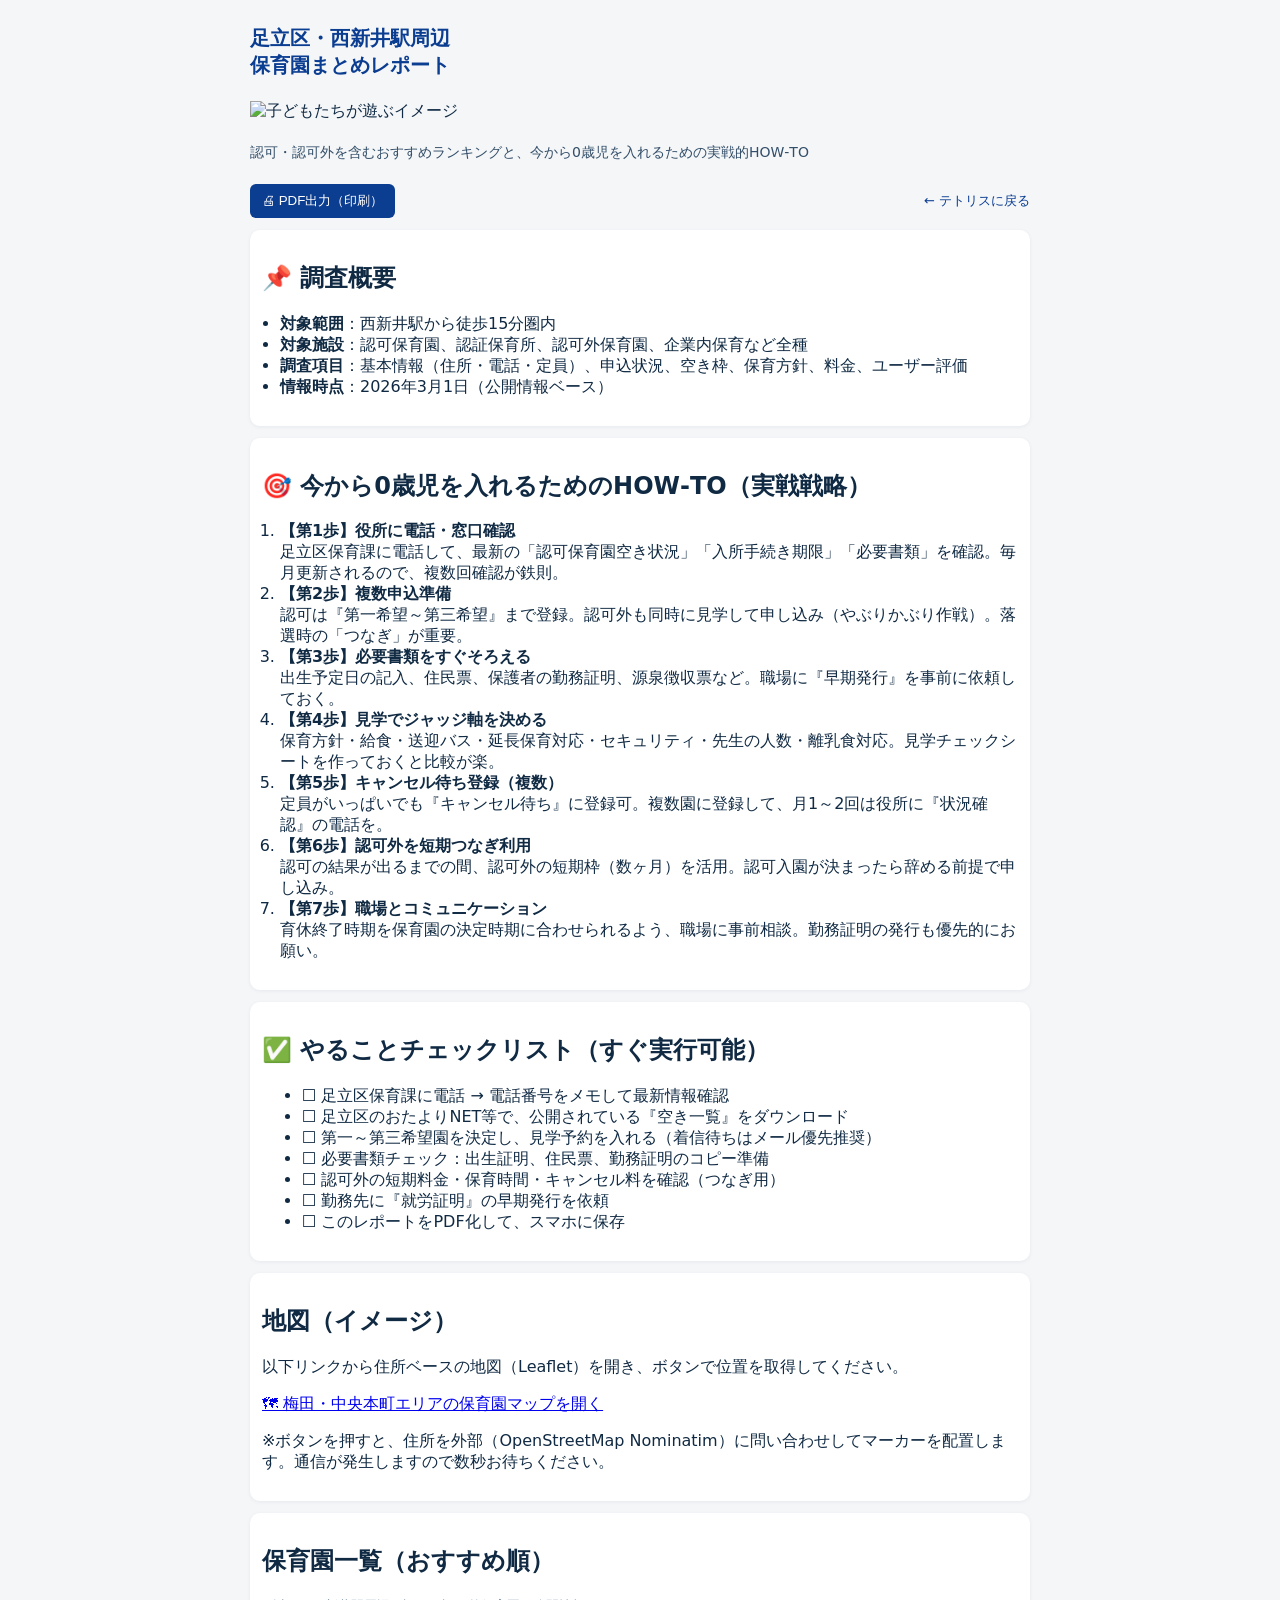
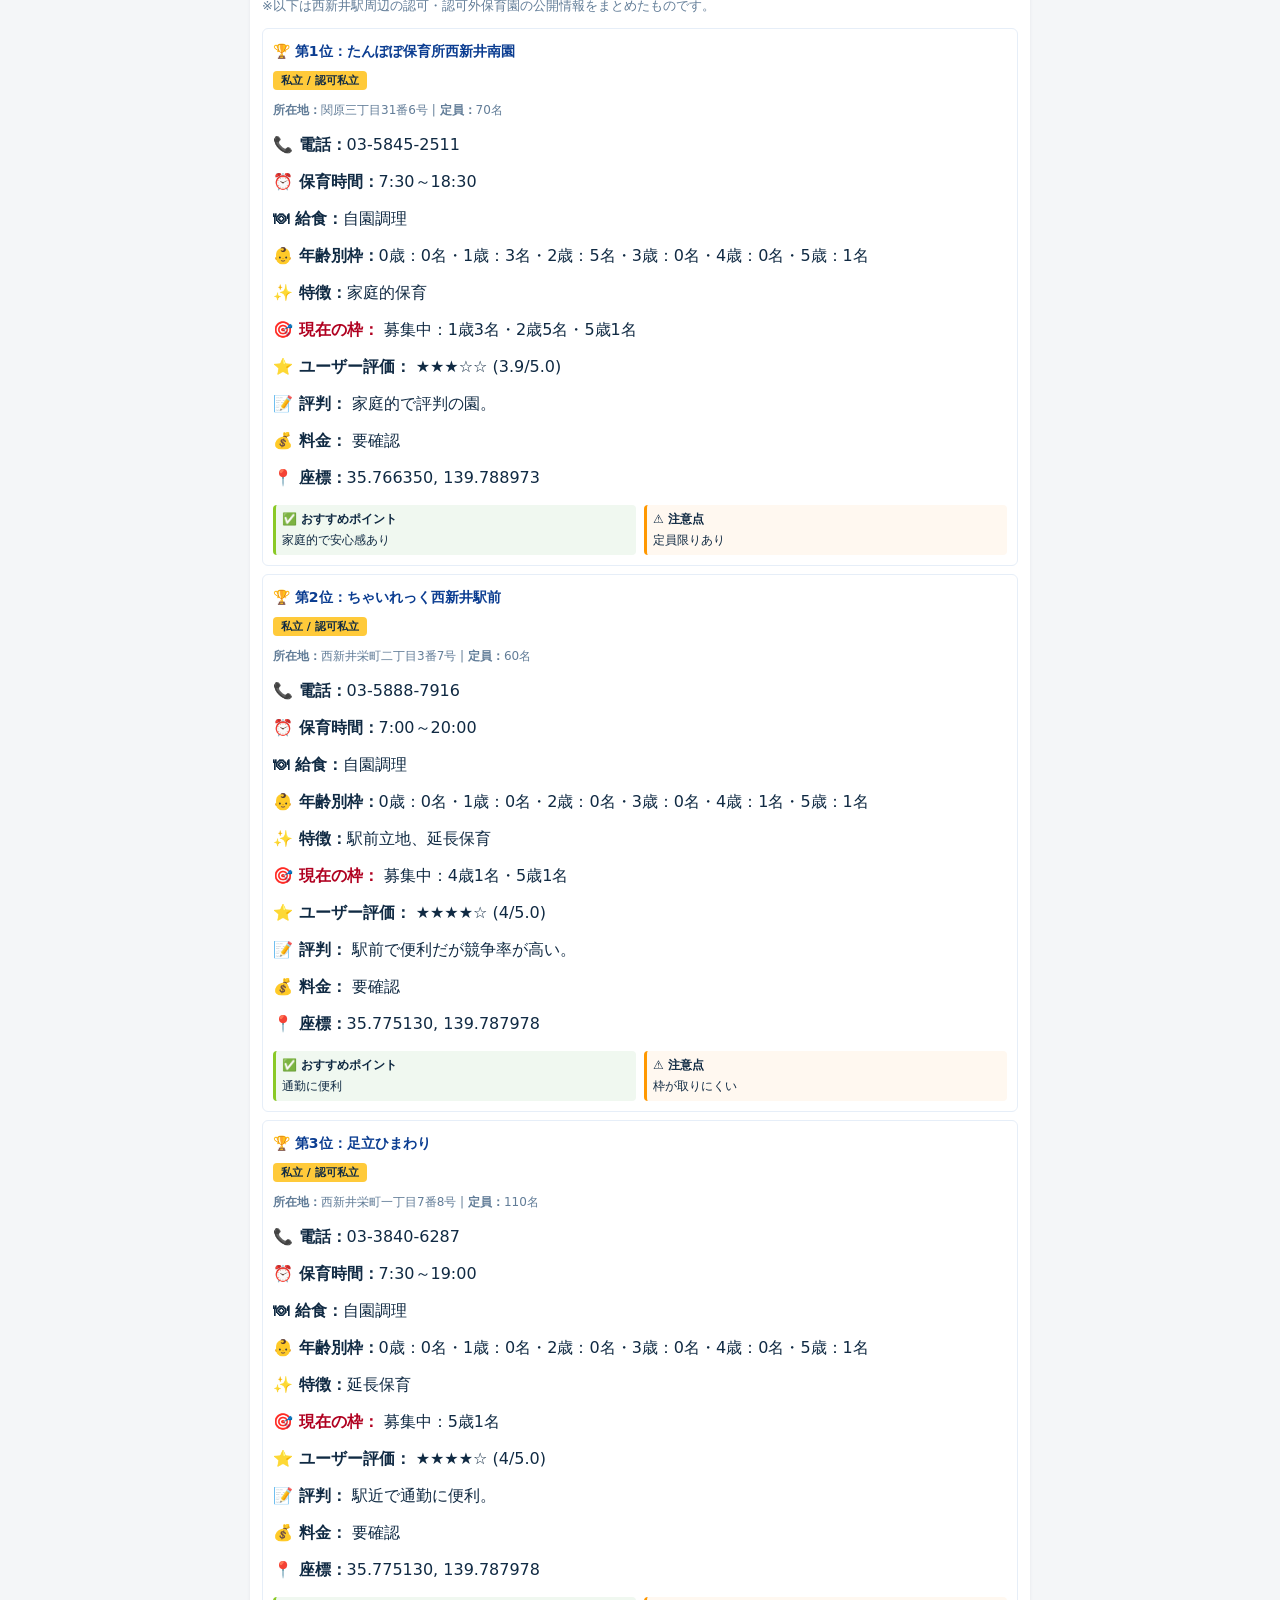
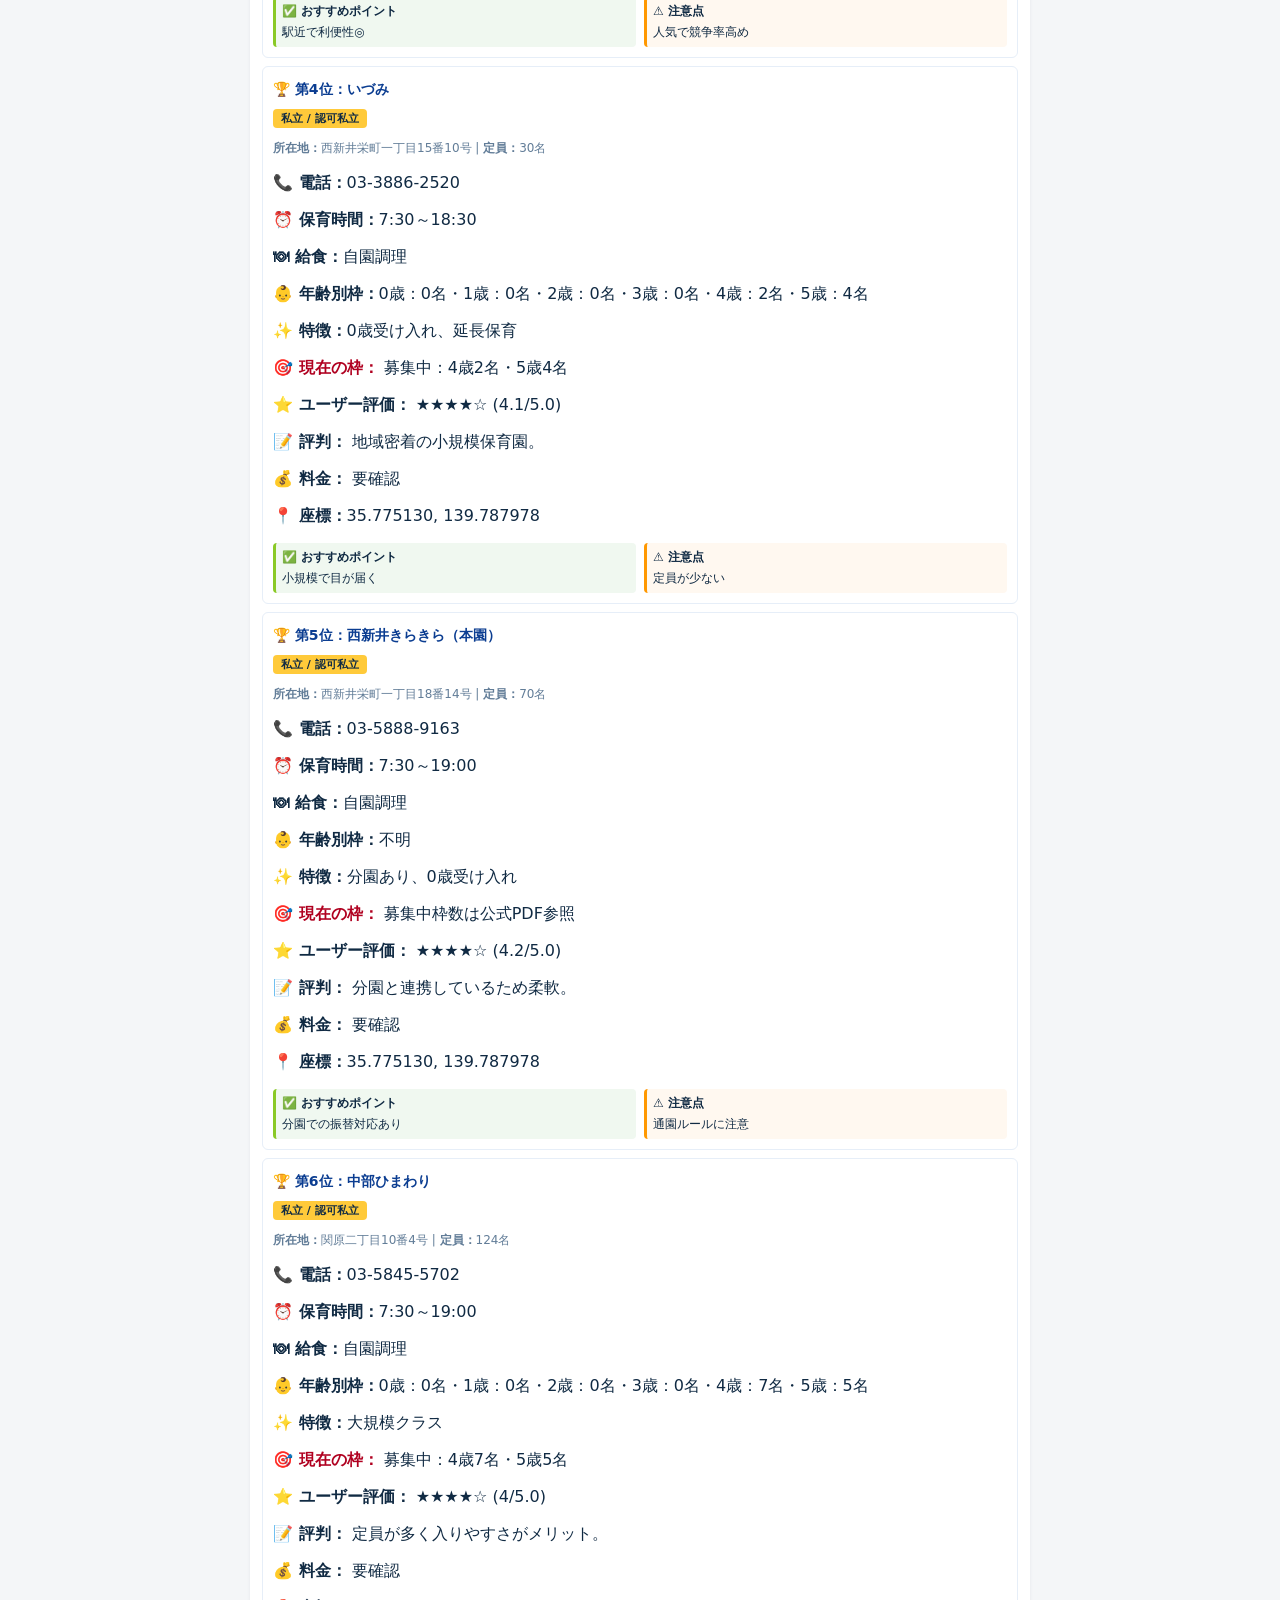
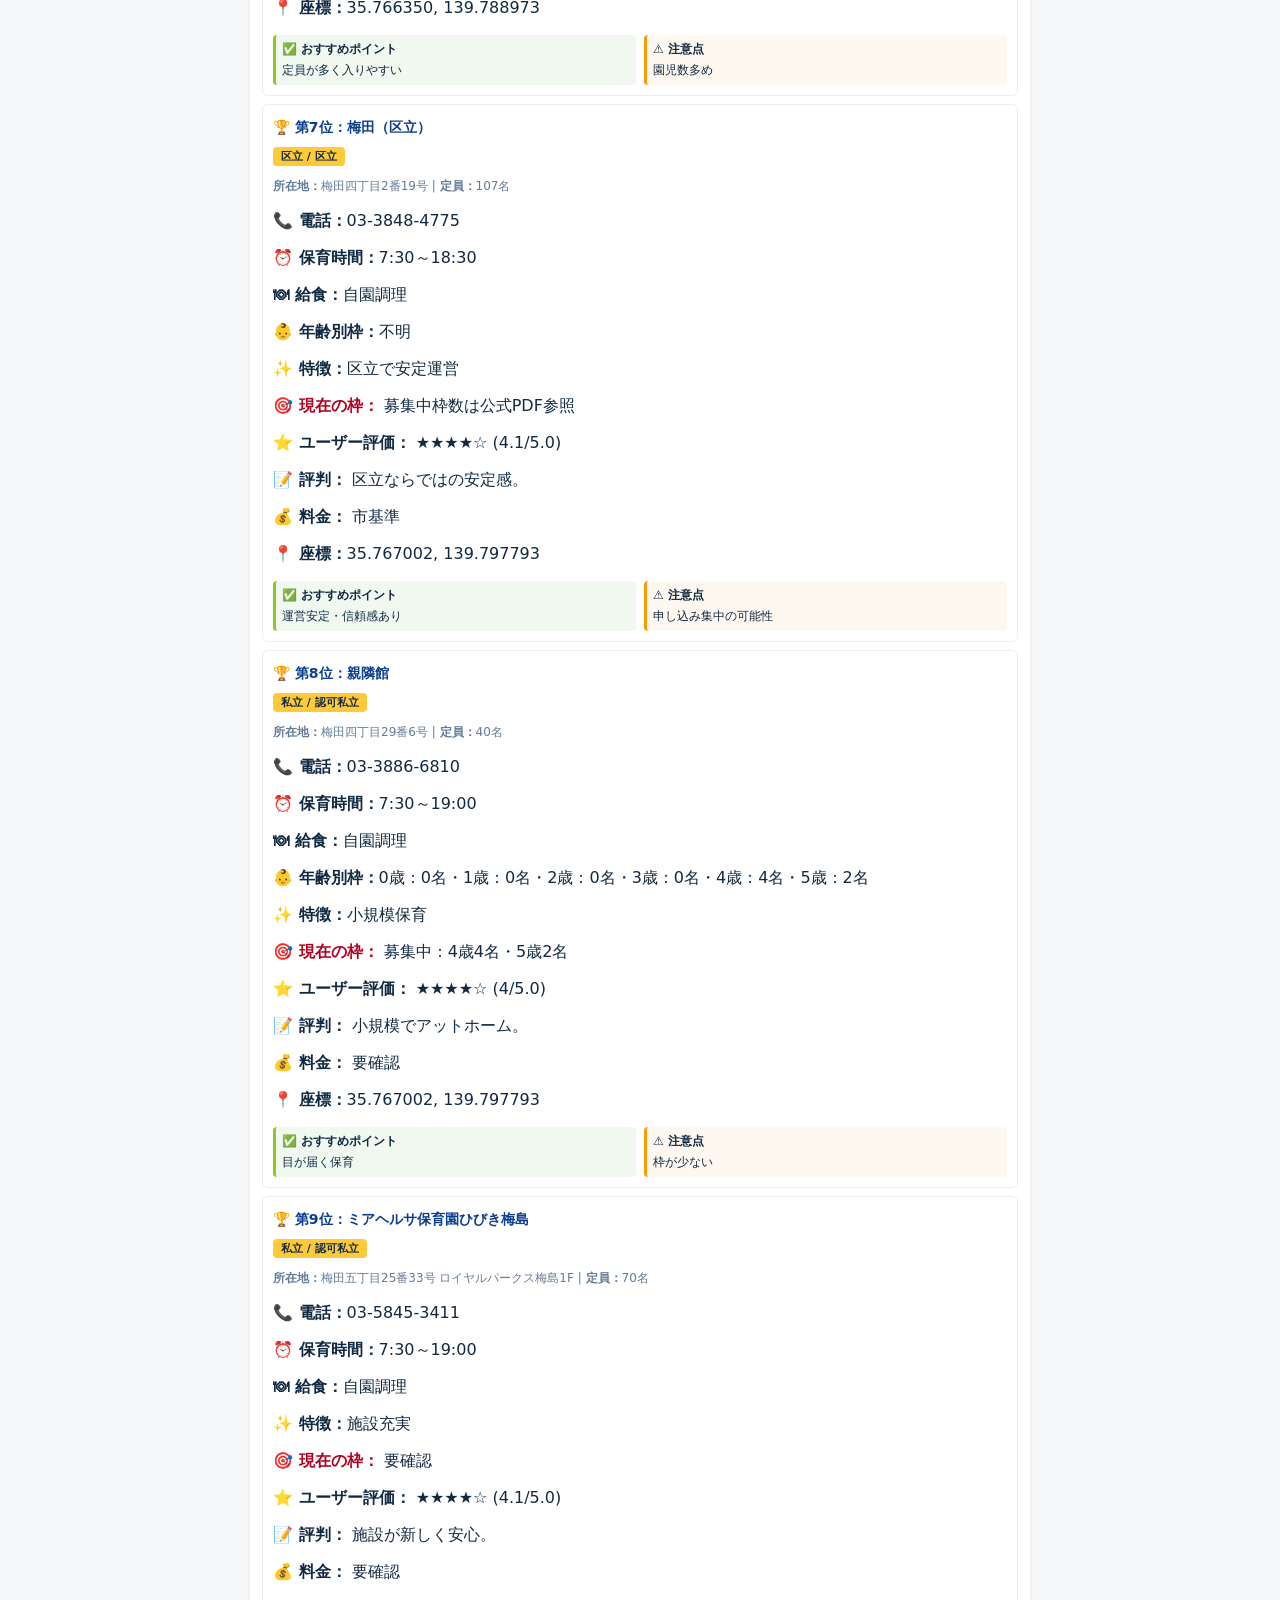
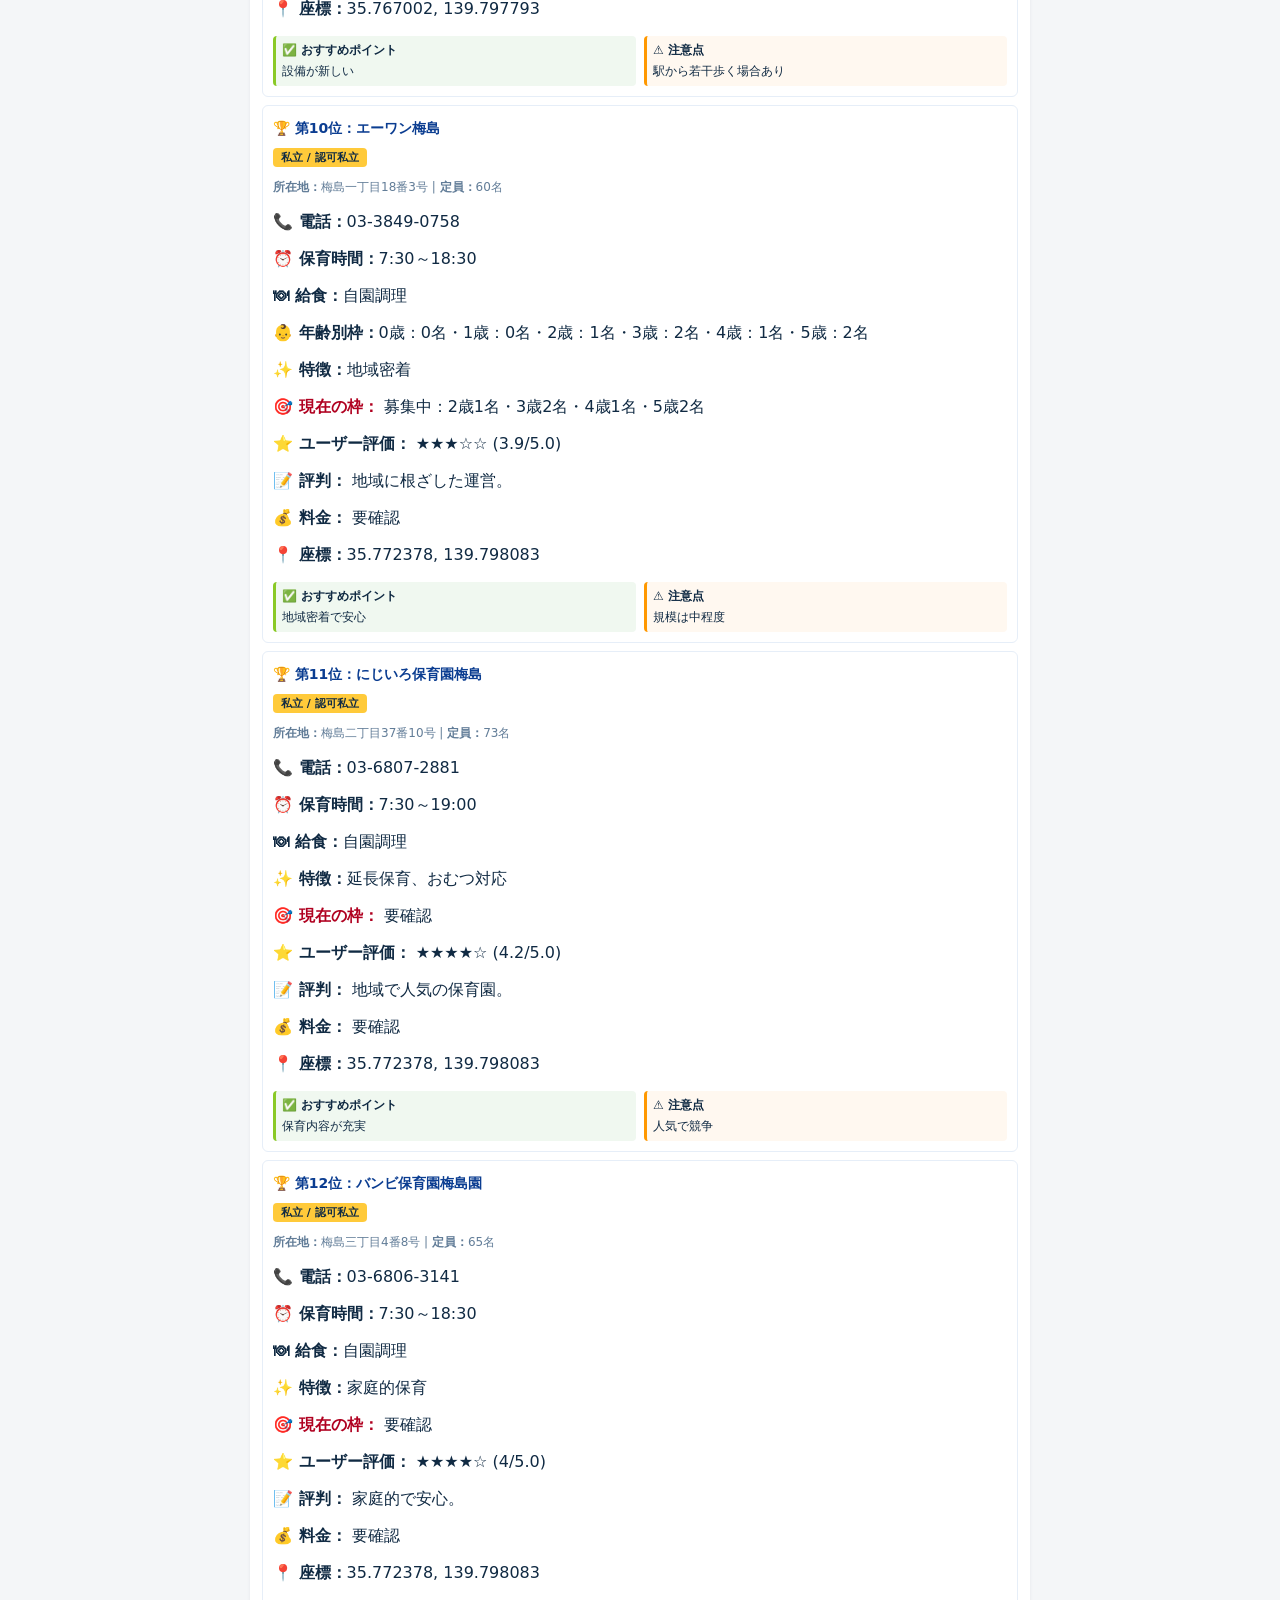
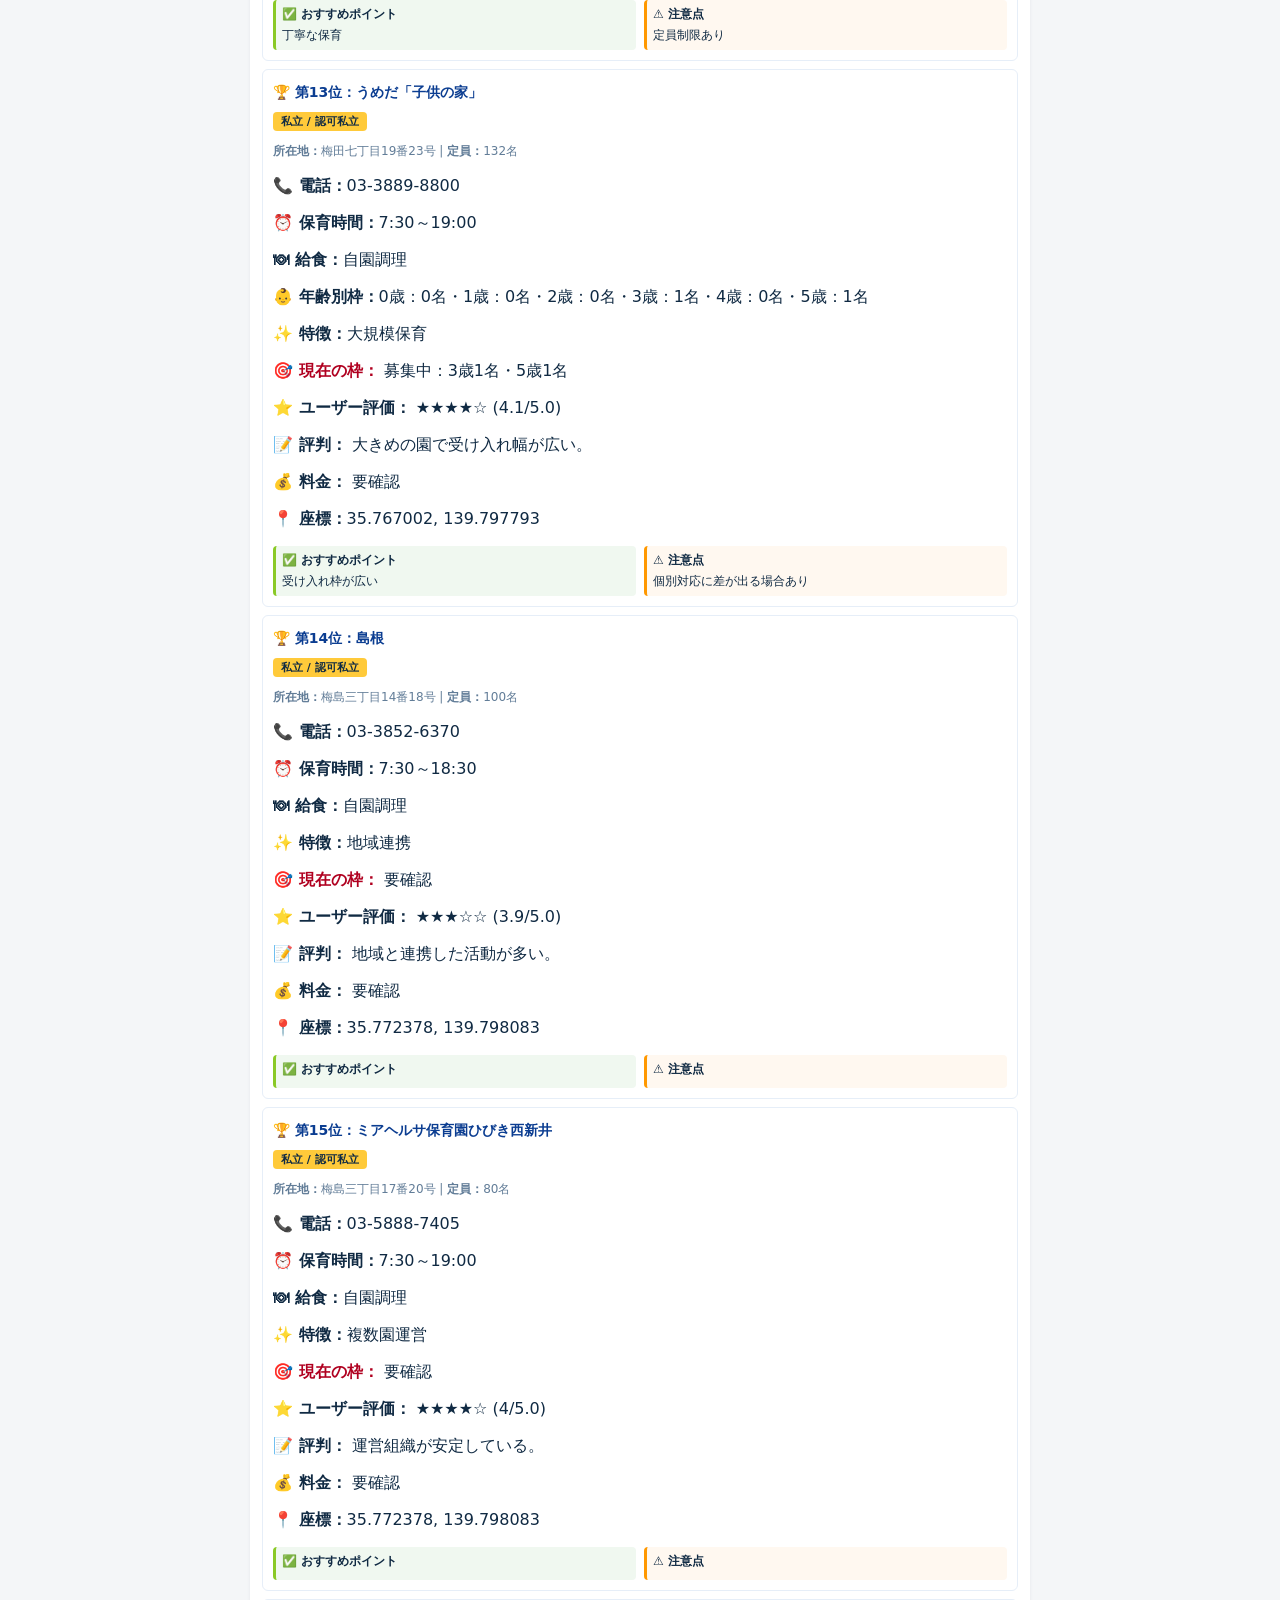
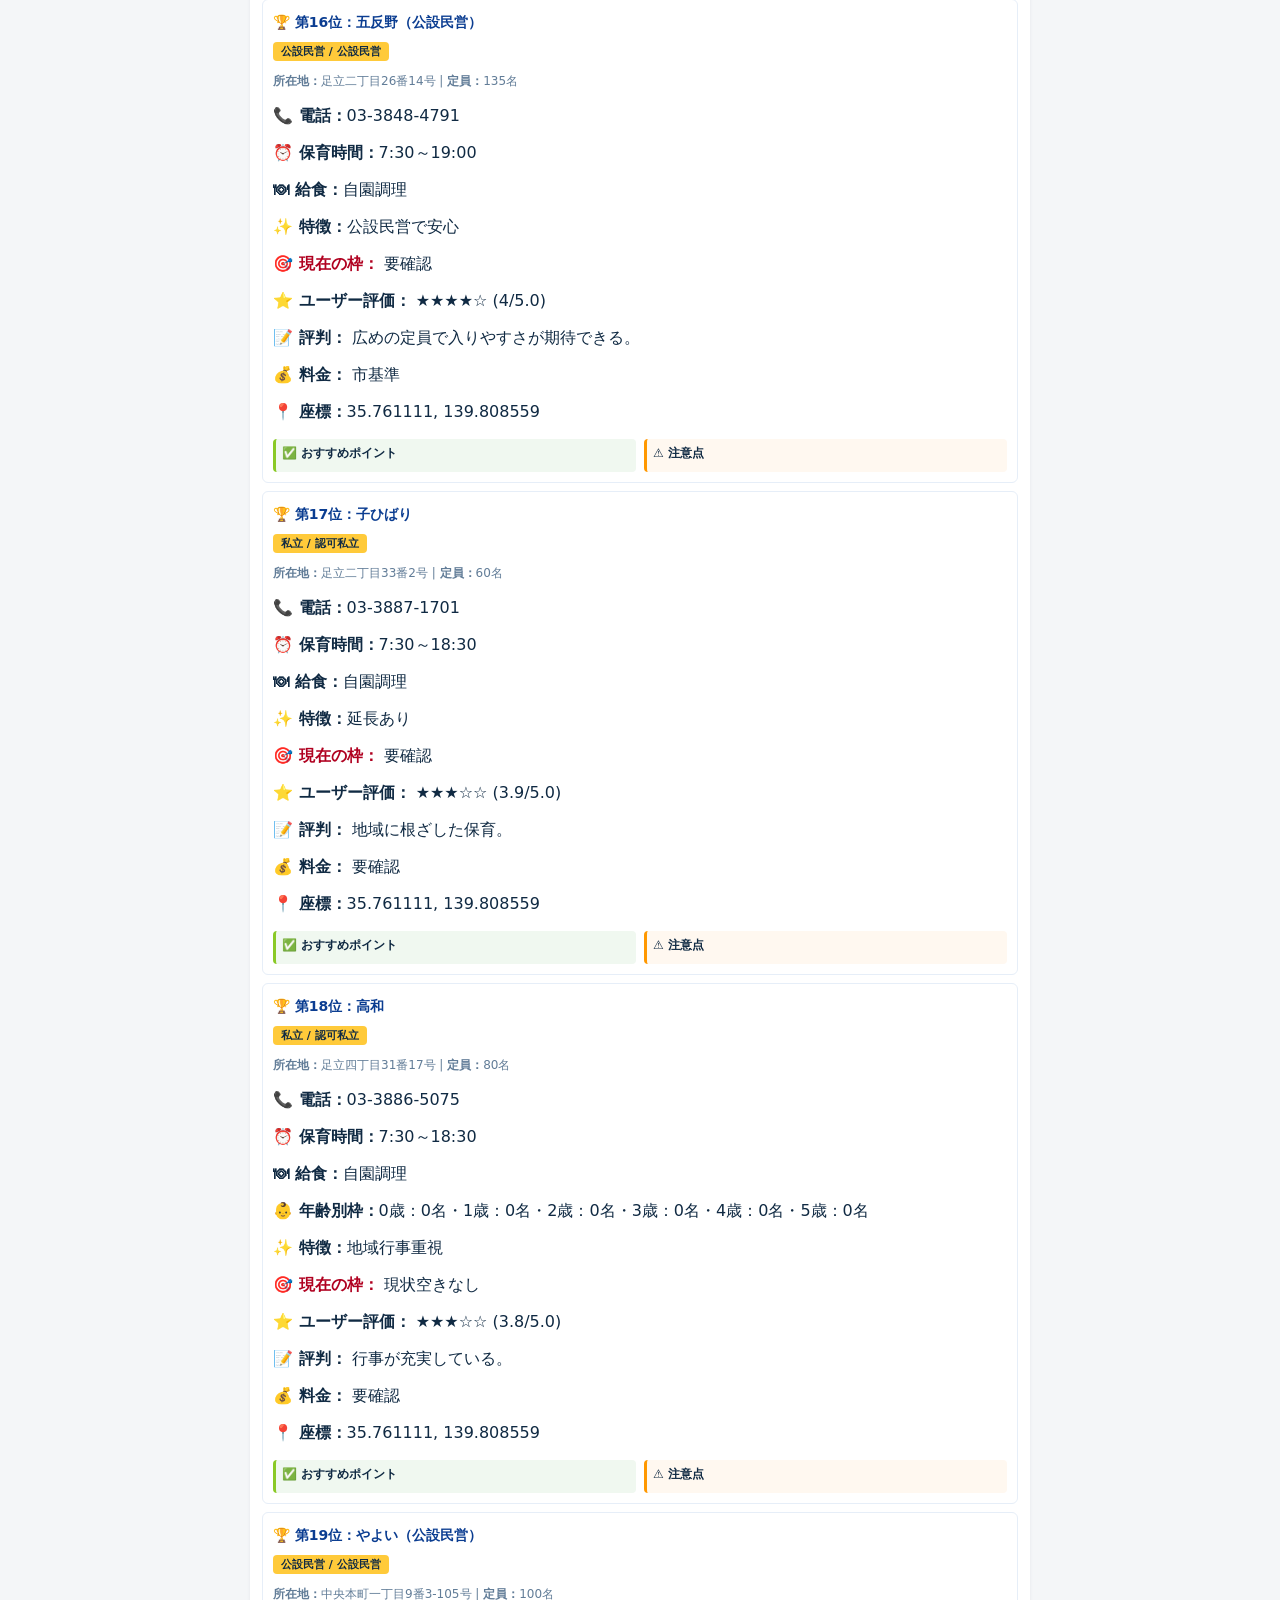
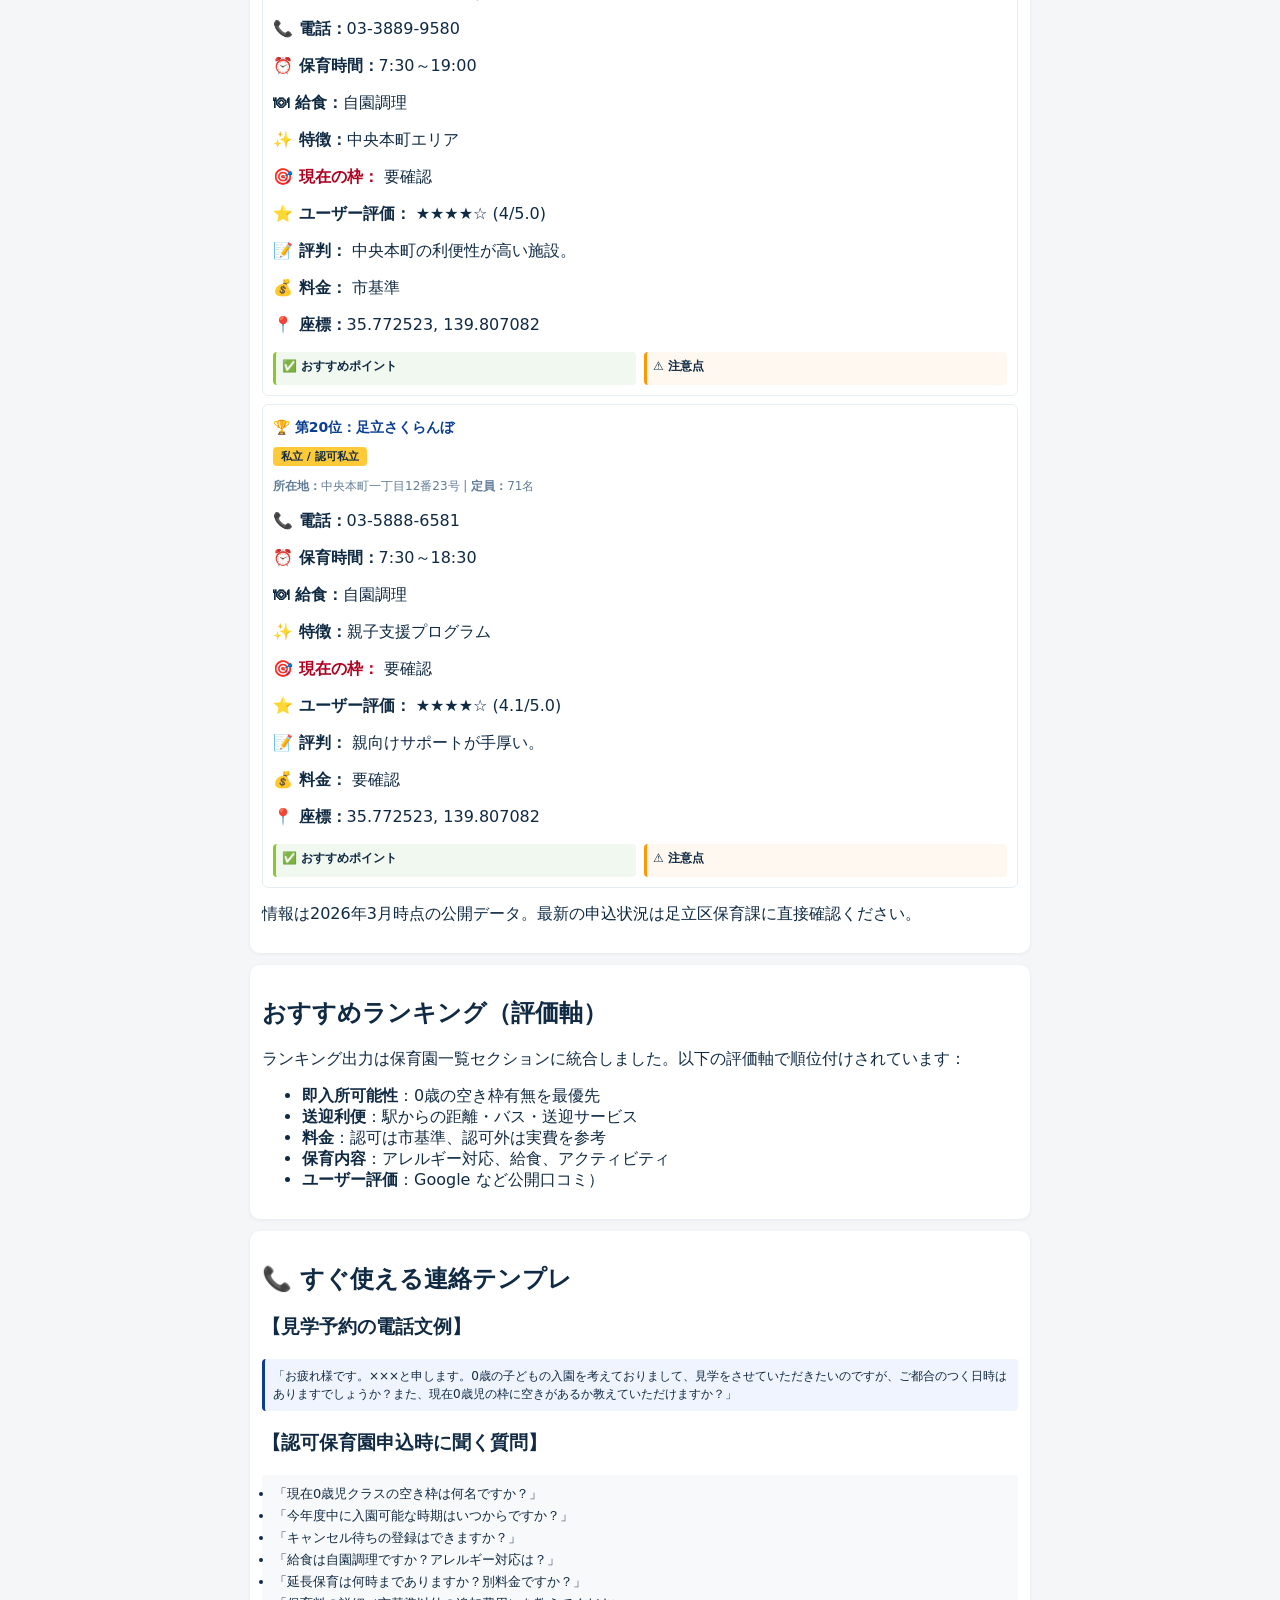
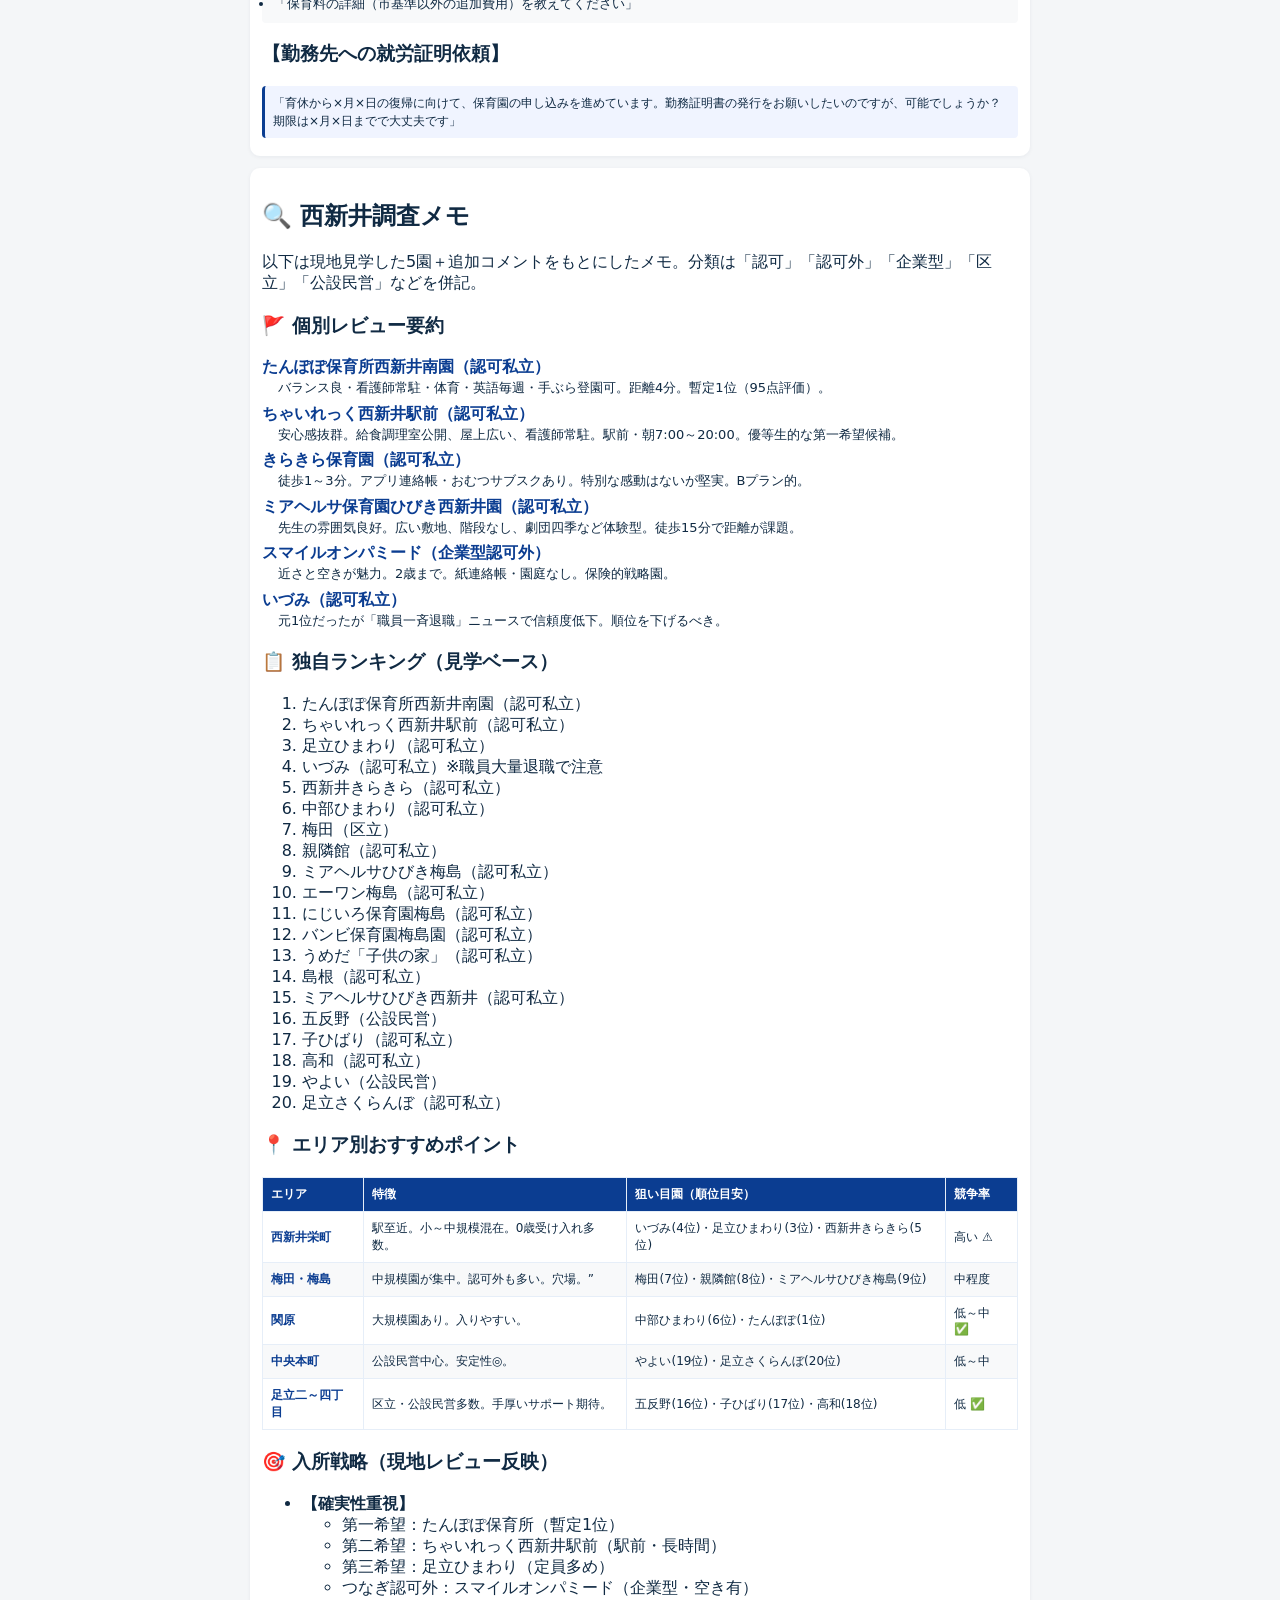
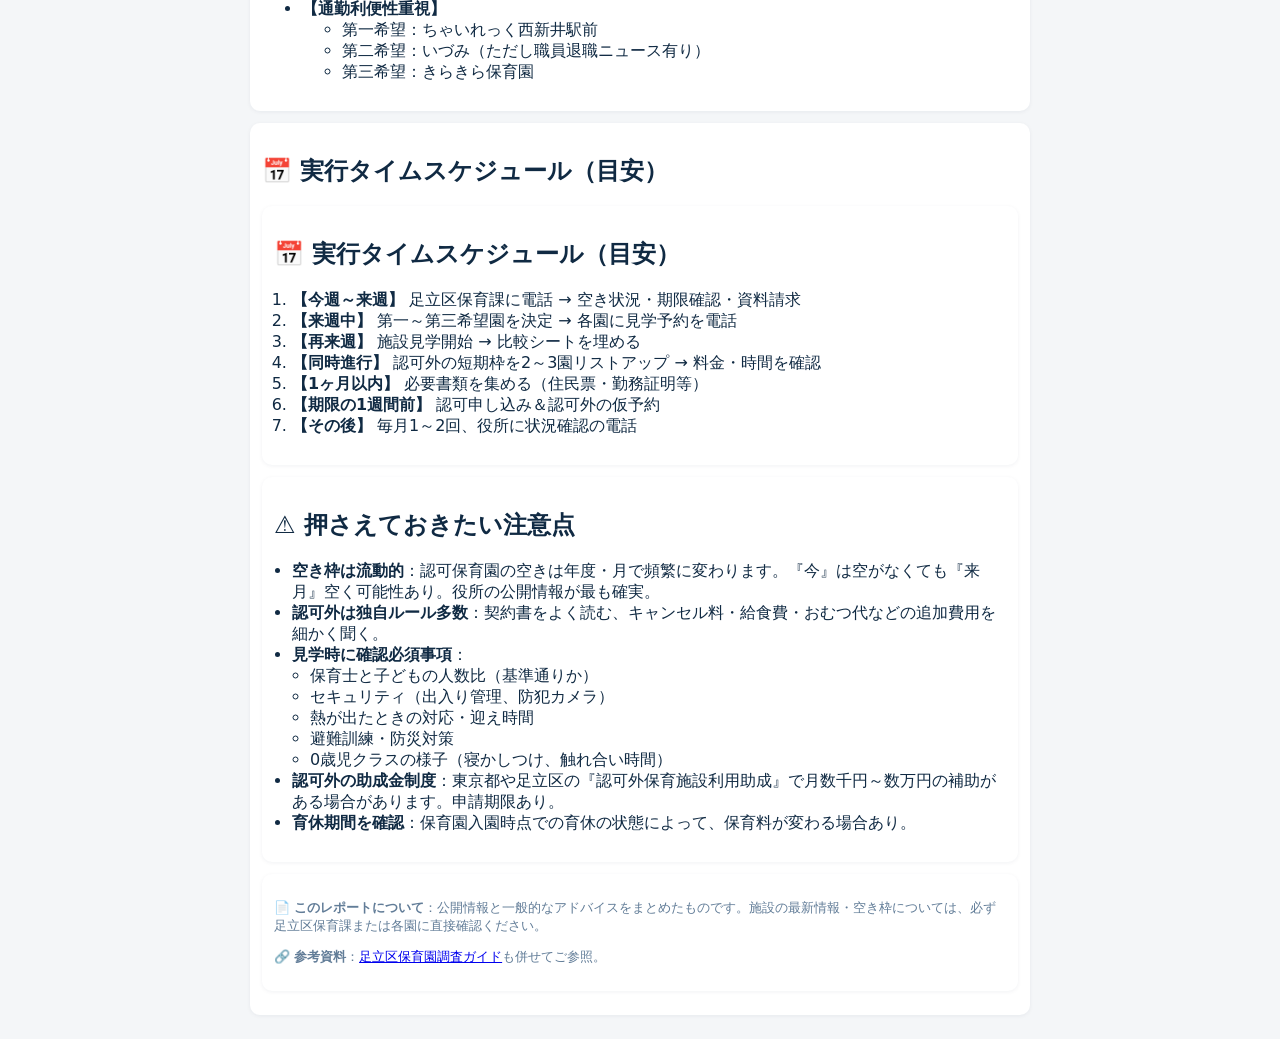
==== childcare-report/adachi_nishiarai_childcare_report.html @ a98f1684 "organization" ====
﻿<!doctype html>
<html lang="ja">
<head>
<meta charset="utf-8">
<meta name="viewport" content="width=device-width,initial-scale=1">
<title>足立区西新井駅 保育園レポート</title>
<link rel="stylesheet" href="report.css">
</head>
<body>
<main class="container">
  <header>
    <h1>足立区・西新井駅周辺<br>保育園まとめレポート</h1>
    <!-- ここに Gemini 生成イメージを挿入 -->
    <div class="header-image">
      <img src="images/kids_playing.png" alt="子どもたちが遊ぶイメージ" />
    </div>
    <p class="lead">認可・認可外を含むおすすめランキングと、今から0歳児を入れるための実戦的HOW‑TO</p>
    <div class="actions">
      <button id="printBtn">🖨 PDF出力（印刷）</button>
      <a href="../games/index.html" class="back-link">← テトリスに戻る</a>
    </div>
  </header>

  <section class="summary card">
    <h2>📌 調査概要</h2>
    <ul>
      <li><strong>対象範囲</strong>：西新井駅から徒歩15分圏内</li>
      <li><strong>対象施設</strong>：認可保育園、認証保育所、認可外保育園、企業内保育など全種</li>
      <li><strong>調査項目</strong>：基本情報（住所・電話・定員）、申込状況、空き枠、保育方針、料金、ユーザー評価</li>
      <li><strong>情報時点</strong>：2026年3月1日（公開情報ベース）</li>
    </ul>
  </section>

  <section class="howto card">
    <h2>🎯 今から0歳児を入れるためのHOW‑TO（実戦戦略）</h2>
    <ol>
      <li><strong>【第1歩】役所に電話・窓口確認</strong><br>
        足立区保育課に電話して、最新の「認可保育園空き状況」「入所手続き期限」「必要書類」を確認。毎月更新されるので、複数回確認が鉄則。</li>
      <li><strong>【第2歩】複数申込準備</strong><br>
        認可は『第一希望～第三希望』まで登録。認可外も同時に見学して申し込み（やぶりかぶり作戦）。落選時の「つなぎ」が重要。</li>
      <li><strong>【第3歩】必要書類をすぐそろえる</strong><br>
        出生予定日の記入、住民票、保護者の勤務証明、源泉徴収票など。職場に『早期発行』を事前に依頼しておく。</li>
      <li><strong>【第4歩】見学でジャッジ軸を決める</strong><br>
        保育方針・給食・送迎バス・延長保育対応・セキュリティ・先生の人数・離乳食対応。見学チェックシートを作っておくと比較が楽。</li>
      <li><strong>【第5歩】キャンセル待ち登録（複数）</strong><br>
        定員がいっぱいでも『キャンセル待ち』に登録可。複数園に登録して、月1～2回は役所に『状況確認』の電話を。</li>
      <li><strong>【第6歩】認可外を短期つなぎ利用</strong><br>
        認可の結果が出るまでの間、認可外の短期枠（数ヶ月）を活用。認可入園が決まったら辞める前提で申し込み。</li>
      <li><strong>【第7歩】職場とコミュニケーション</strong><br>
        育休終了時期を保育園の決定時期に合わせられるよう、職場に事前相談。勤務証明の発行も優先的にお願い。</li>
    </ol>
  </section>

  <section class="checklist card">
    <h2>✅ やることチェックリスト（すぐ実行可能）</h2>
    <ul>
      <li>☐ 足立区保育課に電話 → 電話番号をメモして最新情報確認</li>
      <li>☐ 足立区のおたよりNET等で、公開されている『空き一覧』をダウンロード</li>
      <li>☐ 第一～第三希望園を決定し、見学予約を入れる（着信待ちはメール優先推奨）</li>
      <li>☐ 必要書類チェック：出生証明、住民票、勤務証明のコピー準備</li>
      <li>☐ 認可外の短期料金・保育時間・キャンセル料を確認（つなぎ用）</li>
      <li>☐ 勤務先に『就労証明』の早期発行を依頼</li>
      <li>☐ このレポートをPDF化して、スマホに保存</li>
    </ul>
  </section>

  <section class="map card">
    <h2>地図（イメージ）</h2>
    <div class="map-viz">
      <!-- 実地図（外部の地図生成ページへリンク） -->
      <p>以下リンクから住所ベースの地図（Leaflet）を開き、ボタンで位置を取得してください。</p>
      <p><a href="nursery_map.html" target="_blank" rel="noopener">🗺 梅田・中央本町エリアの保育園マップを開く</a></p>
      <p class="caption">※ボタンを押すと、住所を外部（OpenStreetMap Nominatim）に問い合わせしてマーカーを配置します。通信が発生しますので数秒お待ちください。</p>
    </div>
  </section>

  <section class="list card">
    <h2>保育園一覧（おすすめ順）</h2>
    <p class="muted">※以下は西新井駅周辺の認可・認可外保育園の公開情報をまとめたものです。</p>
    <div id="nursery-list-dynamic">
      <!-- nursery_data.js により動的に填充 -->
      <p>読み込み中...</p>
    </div>
    <p class="note">情報は2026年3月時点の公開データ。最新の申込状況は足立区保育課に直接確認ください。</p>
  </section>

  <section class="ranking card">
    <h2>おすすめランキング（評価軸）</h2>
    <p>ランキング出力は保育園一覧セクションに統合しました。以下の評価軸で順位付けされています：</p>
    <ul>
      <li><strong>即入所可能性</strong>：0歳の空き枠有無を最優先</li>
      <li><strong>送迎利便</strong>：駅からの距離・バス・送迎サービス</li>
      <li><strong>料金</strong>：認可は市基準、認可外は実費を参考</li>
      <li><strong>保育内容</strong>：アレルギー対応、給食、アクティビティ</li>
      <li><strong>ユーザー評価</strong>：Google など公開口コミ）</li>
    </ul>
  </section>

  <section class="templates card">
    <h2>📞 すぐ使える連絡テンプレ</h2>
    
    <h3>【見学予約の電話文例】</h3>
    <p class="template-box">「お疲れ様です。×××と申します。0歳の子どもの入園を考えておりまして、見学をさせていただきたいのですが、ご都合のつく日時はありますでしょうか？また、現在0歳児の枠に空きがあるか教えていただけますか？」</p>

    <h3>【認可保育園申込時に聞く質問】</h3>
    <ul class="qa-list">
      <li>「現在0歳児クラスの空き枠は何名ですか？」</li>
      <li>「今年度中に入園可能な時期はいつからですか？」</li>
      <li>「キャンセル待ちの登録はできますか？」</li>
      <li>「給食は自園調理ですか？アレルギー対応は？」</li>
      <li>「延長保育は何時までありますか？別料金ですか？」</li>
      <li>「保育料の詳細（市基準以外の追加費用）を教えてください」</li>
    </ul>

    <h3>【勤務先への就労証明依頼】</h3>
    <p class="template-box">「育休から×月×日の復帰に向けて、保育園の申し込みを進めています。勤務証明書の発行をお願いしたいのですが、可能でしょうか？期限は×月×日までで大丈夫です」</p>
  </section>

  <section class="memo card">
    <h2>🔍 西新井調査メモ</h2>
    <p>以下は現地見学した5園＋追加コメントをもとにしたメモ。分類は「認可」「認可外」「企業型」「区立」「公設民営」などを併記。</p>

    <h3>🚩 個別レビュー要約</h3>
    <dl>
      <dt>たんぽぽ保育所西新井南園（認可私立）</dt>
      <dd>バランス良・看護師常駐・体育・英語毎週・手ぶら登園可。距離4分。暫定1位（95点評価）。</dd>

      <dt>ちゃいれっく西新井駅前（認可私立）</dt>
      <dd>安心感抜群。給食調理室公開、屋上広い、看護師常駐。駅前・朝7:00～20:00。優等生的な第一希望候補。</dd>

      <dt>きらきら保育園（認可私立）</dt>
      <dd>徒歩1～3分。アプリ連絡帳・おむつサブスクあり。特別な感動はないが堅実。Bプラン的。</dd>

      <dt>ミアヘルサ保育園ひびき西新井園（認可私立）</dt>
      <dd>先生の雰囲気良好。広い敷地、階段なし、劇団四季など体験型。徒歩15分で距離が課題。</dd>

      <dt>スマイルオンパミード（企業型認可外）</dt>
      <dd>近さと空きが魅力。2歳まで。紙連絡帳・園庭なし。保険的戦略園。</dd>

      <dt>いづみ（認可私立）</dt>
      <dd>元1位だったが「職員一斉退職」ニュースで信頼度低下。順位を下げるべき。</dd>
    </dl>

    <h3>📋 独自ランキング（見学ベース）</h3>
    <ol>
      <li>たんぽぽ保育所西新井南園（認可私立）</li>
      <li>ちゃいれっく西新井駅前（認可私立）</li>
      <li>足立ひまわり（認可私立）</li>
      <li>いづみ（認可私立）※職員大量退職で注意</li>
      <li>西新井きらきら（認可私立）</li>
      <li>中部ひまわり（認可私立）</li>
      <li>梅田（区立）</li>
      <li>親隣館（認可私立）</li>
      <li>ミアヘルサひびき梅島（認可私立）</li>
      <li>エーワン梅島（認可私立）</li>
      <li>にじいろ保育園梅島（認可私立）</li>
      <li>バンビ保育園梅島園（認可私立）</li>
      <li>うめだ「子供の家」（認可私立）</li>
      <li>島根（認可私立）</li>
      <li>ミアヘルサひびき西新井（認可私立）</li>
      <li>五反野（公設民営）</li>
      <li>子ひばり（認可私立）</li>
      <li>高和（認可私立）</li>
      <li>やよい（公設民営）</li>
      <li>足立さくらんぼ（認可私立）</li>
    </ol>

    <h3>📍 エリア別おすすめポイント</h3>
    <table class="area-table">
      <thead>
        <tr>
          <th>エリア</th>
          <th>特徴</th>
          <th>狙い目園（順位目安）</th>
          <th>競争率</th>
        </tr>
      </thead>
      <tbody>
        <tr>
          <td><strong>西新井栄町</strong></td>
          <td>駅至近。小～中規模混在。0歳受け入れ多数。</td>
          <td>いづみ(4位)・足立ひまわり(3位)・西新井きらきら(5位)</td>
          <td>高い ⚠️</td>
        </tr>
        <tr>
          <td><strong>梅田・梅島</strong></td>
          <td>中規模園が集中。認可外も多い。穴場。”</td>
          <td>梅田(7位)・親隣館(8位)・ミアヘルサひびき梅島(9位)</td>
          <td>中程度</td>
        </tr>
        <tr>
          <td><strong>関原</strong></td>
          <td>大規模園あり。入りやすい。</td>
          <td>中部ひまわり(6位)・たんぽぽ(1位)</td>
          <td>低～中 ✅</td>
        </tr>
        <tr>
          <td><strong>中央本町</strong></td>
          <td>公設民営中心。安定性◎。</td>
          <td>やよい(19位)・足立さくらんぼ(20位)</td>
          <td>低～中</td>
        </tr>
        <tr>
          <td><strong>足立二～四丁目</strong></td>
          <td>区立・公設民営多数。手厚いサポート期待。</td>
          <td>五反野(16位)・子ひばり(17位)・高和(18位)</td>
          <td>低 ✅</td>
        </tr>
      </tbody>
    </table>

    <h3>🎯 入所戦略（現地レビュー反映）</h3>
    <ul>
      <li><strong>【確実性重視】</strong>
        <ul>
          <li>第一希望：たんぽぽ保育所（暫定1位）</li>
          <li>第二希望：ちゃいれっく西新井駅前（駅前・長時間）</li>
          <li>第三希望：足立ひまわり（定員多め）</li>
          <li>つなぎ認可外：スマイルオンパミード（企業型・空き有）</li>
        </ul>
      </li>
      <li><strong>【通勤利便性重視】</strong>
        <ul>
          <li>第一希望：ちゃいれっく西新井駅前</li>
          <li>第二希望：いづみ（ただし職員退職ニュース有り）</li>
          <li>第三希望：きらきら保育園</li>
        </ul>
      </li>
    </ul>

  </section>
  <section class="strategy card">
    <h2>📅 実行タイムスケジュール（目安）</h2>
  <section class="strategy card">
    <h2>📅 実行タイムスケジュール（目安）</h2>
    <ol>
      <li><strong>【今週～来週】</strong> 足立区保育課に電話 → 空き状況・期限確認・資料請求</li>
      <li><strong>【来週中】</strong> 第一～第三希望園を決定 → 各園に見学予約を電話</li>
      <li><strong>【再来週】</strong> 施設見学開始 → 比較シートを埋める</li>
      <li><strong>【同時進行】</strong> 認可外の短期枠を2～3園リストアップ → 料金・時間を確認</li>
      <li><strong>【1ヶ月以内】</strong> 必要書類を集める（住民票・勤務証明等）</li>
      <li><strong>【期限の1週間前】</strong> 認可申し込み＆認可外の仮予約</li>
      <li><strong>【その後】</strong> 毎月1～2回、役所に状況確認の電話</li>
    </ol>
  </section>

  <section class="extras card">
    <h2>⚠️ 押さえておきたい注意点</h2>
    <ul>
      <li><strong>空き枠は流動的</strong>：認可保育園の空きは年度・月で頻繁に変わります。『今』は空がなくても『来月』空く可能性あり。役所の公開情報が最も確実。</li>
      <li><strong>認可外は独自ルール多数</strong>：契約書をよく読む、キャンセル料・給食費・おむつ代などの追加費用を細かく聞く。</li>
      <li><strong>見学時に確認必須事項</strong>：
        <ul>
          <li>保育士と子どもの人数比（基準通りか）</li>
          <li>セキュリティ（出入り管理、防犯カメラ）</li>
          <li>熱が出たときの対応・迎え時間</li>
          <li>避難訓練・防災対策</li>
          <li>0歳児クラスの様子（寝かしつけ、触れ合い時間）</li>
        </ul>
      </li>
      <li><strong>認可外の助成金制度</strong>：東京都や足立区の『認可外保育施設利用助成』で月数千円～数万円の補助がある場合があります。申請期限あり。</li>
      <li><strong>育休期間を確認</strong>：保育園入園時点での育休の状態によって、保育料が変わる場合あり。</li>
    </ul>
  </section>

  <footer class="card small">
    <p class="muted">📄 <strong>このレポートについて</strong>：公開情報と一般的なアドバイスをまとめたものです。施設の最新情報・空き枠については、必ず足立区保育課または各園に直接確認ください。</p>
    <p class="muted">🔗 <strong>参考資料</strong>：<a href="childcare_research_guide.txt" download>足立区保育園調査ガイド</a>も併せてご参照。</p>
  </footer>
</main>
<script src="nursery_data.js"></script>
<script>
document.getElementById('printBtn').addEventListener('click', ()=>{window.print();});
</script>
</body>
</html>
---- childcare-report/report.css ----
*{box-sizing:border-box}body{font-family:system-ui,-apple-system,Segoe UI,Roboto,'Hiragino Kaku Gothic ProN',Meiryo,'Noto Sans JP',sans-serif;background:#f4f6f8;color:#102a43;margin:0;padding:12px}
.container{max-width:780px;margin:0 auto}
header{display:flex;flex-direction:column;gap:8px;margin-bottom:12px}
h1{font-size:20px;color:#0b3d91}
.lead{font-size:14px;color:#334e68}
.actions{display:flex;gap:8px;align-items:center}
#printBtn{background:#0b3d91;color:#fff;border:none;padding:8px 12px;border-radius:6px;cursor:pointer}
.back-link{margin-left:auto;color:#0b3d91;text-decoration:none;font-size:13px}
.card{background:#fff;border-radius:10px;padding:12px;margin-bottom:12px;box-shadow:0 1px 4px rgba(16,42,67,0.06)}
.summary ul, .howto ol, .strategy ol, .extras ul{padding-left:18px}
.facility{border:1px solid #e6eef8;padding:10px;margin-bottom:8px;border-radius:6px}
.facility h3{margin:4px 0 8px;color:#0b3d91;font-size:14px}
.meta{font-size:12px;color:#627d98;margin:4px 0}
.status strong{color:#b00020}
.rating{margin-top:6px}
.qa-list{padding:6px 12px;background:#f8f9fa;border-radius:4px}
.qa-list li{margin:4px 0;font-size:13px}
.template-box{background:#f0f4ff;border-left:3px solid #0b3d91;padding:8px;border-radius:4px;margin:6px 0;font-size:12px;line-height:1.5}
.muted{color:#627d98;font-size:13px}
.small{font-size:12px}
.badge{display:inline-block;padding:2px 8px;border-radius:4px;font-size:11px;font-weight:bold;margin:0 4px 8px 0}
.badge-OK{background:#8ac926;color:#fff}
.badge-warning{background:#ffca3a;color:#102a43}
.pros-cons{display:grid;grid-template-columns:1fr 1fr;gap:8px;margin-top:8px;font-size:12px}
.pros{background:#f0f8f0;padding:6px;border-radius:4px;border-left:3px solid #8ac926}
.cons{background:#fff8f0;padding:6px;border-radius:4px;border-left:3px solid #ff9800}
.pros strong, .cons strong{display:block;margin-bottom:4px}
.pros br, .cons br{display:block;content:'';margin:2px 0}
#nursery-list-dynamic .facility{border:1px solid #e6eef8;padding:10px;margin-bottom:8px;border-radius:6px}
.top5-grid{display:grid;grid-template-columns:1fr;gap:10px;margin:10px 0}
.top5-item{background:#f8f9fa;border-left:4px solid #0b3d91;padding:10px;border-radius:4px}
.top5-item h4{margin:0 0 6px;color:#0b3d91;font-size:13px}
.top5-item p{margin:4px 0;font-size:12px;line-height:1.5}
.top5-item strong{color:#0b3d91}
.area-table{width:100%;border-collapse:collapse;margin:10px 0;font-size:12px}
.area-table thead{background:#0b3d91;color:#fff}
.area-table th,.area-table td{padding:8px;border:1px solid #e6eef8;text-align:left}
.area-table tbody tr:nth-child(even){background:#f8f9fa}
.area-table tbody tr:hover{background:#f0f4ff}
.area-table strong{color:#0b3d91}
#comparison-summary{background:#f0f4ff;padding:10px;border-radius:6px;border-left:4px solid #0b3d91;margin:10px 0}
dl{margin:8px 0}
dt{font-weight:bold;color:#0b3d91;margin-top:6px}
dd{margin-left:16px;font-size:13px;line-height:1.5}
@media (max-width:600px){body{padding:8px}.container{padding:0}.pros-cons{grid-template-columns:1fr}.top5-grid{grid-template-columns:1fr}.area-table{font-size:11px}.area-table th,.area-table td{padding:6px}}
@media print{body{background:#fff} .actions{display:none} .card{box-shadow:none;border:1px solid #ddd} header h1{font-size:18px}}
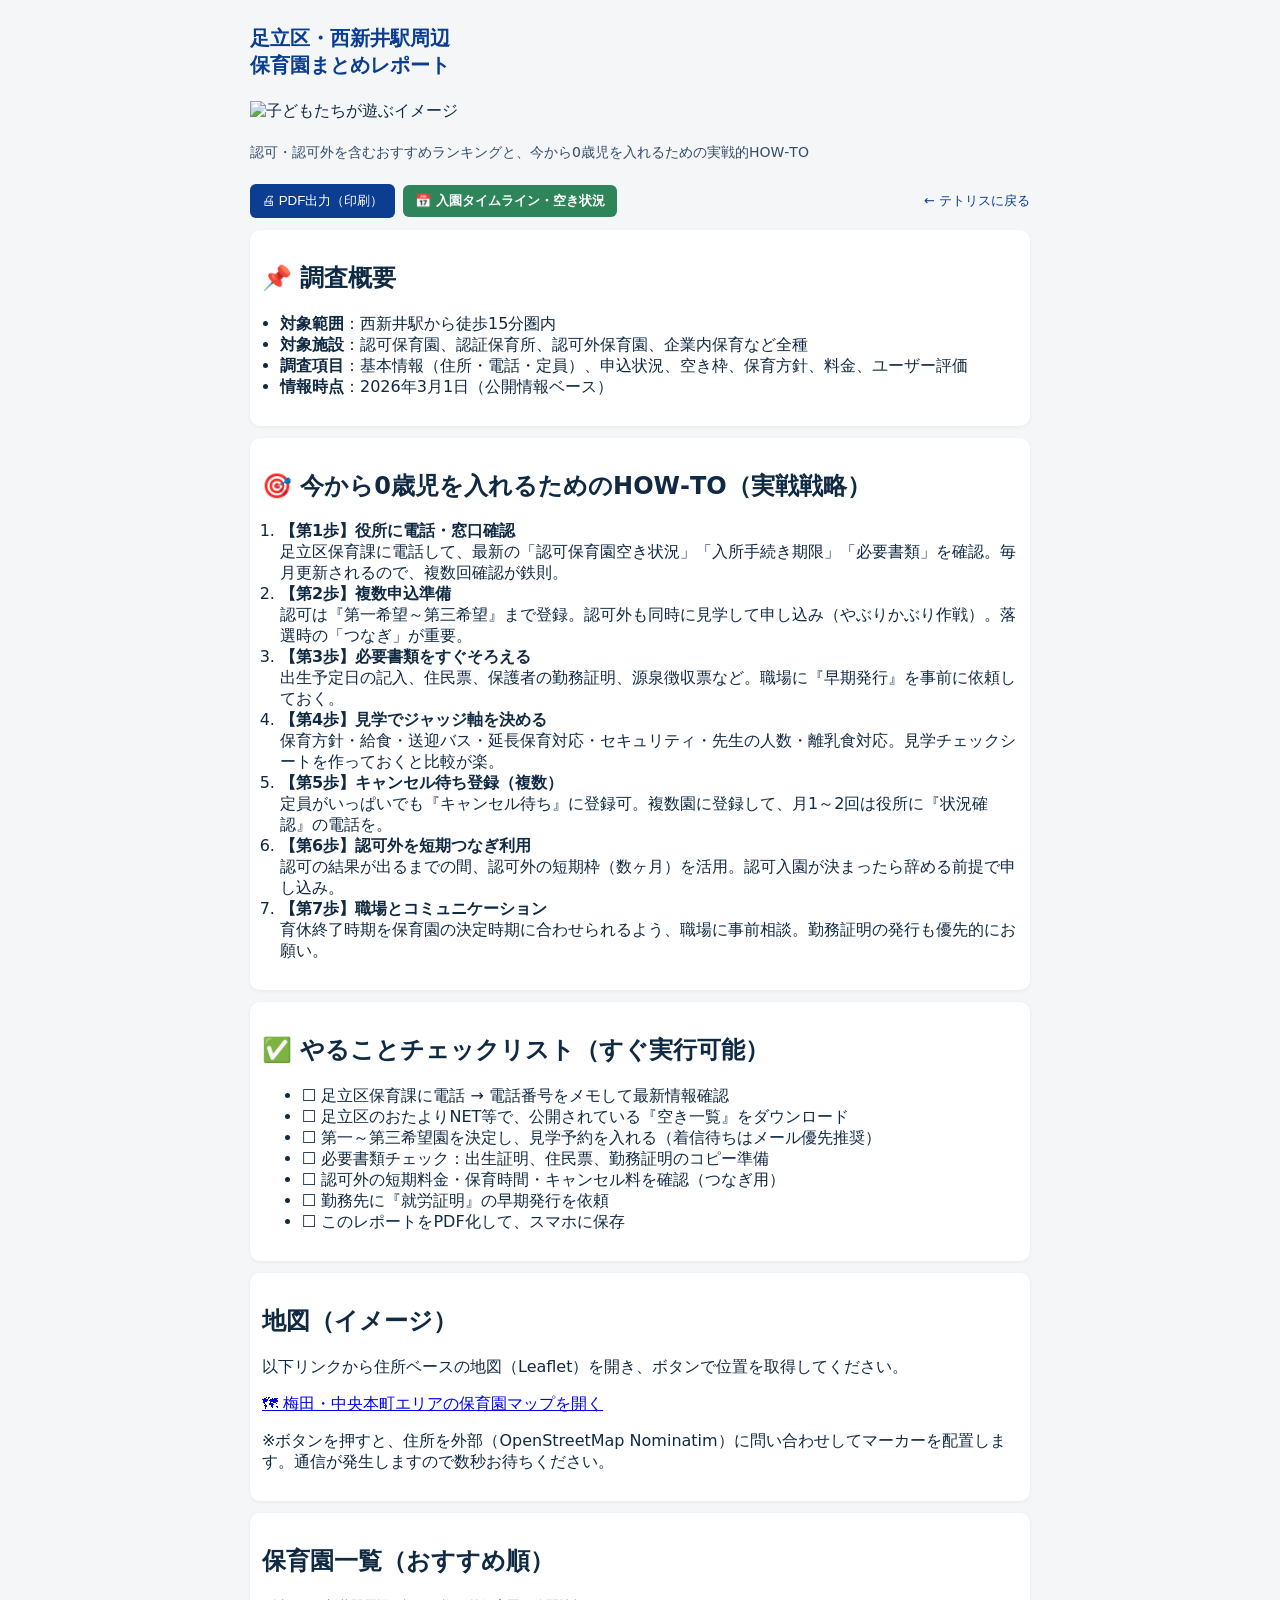
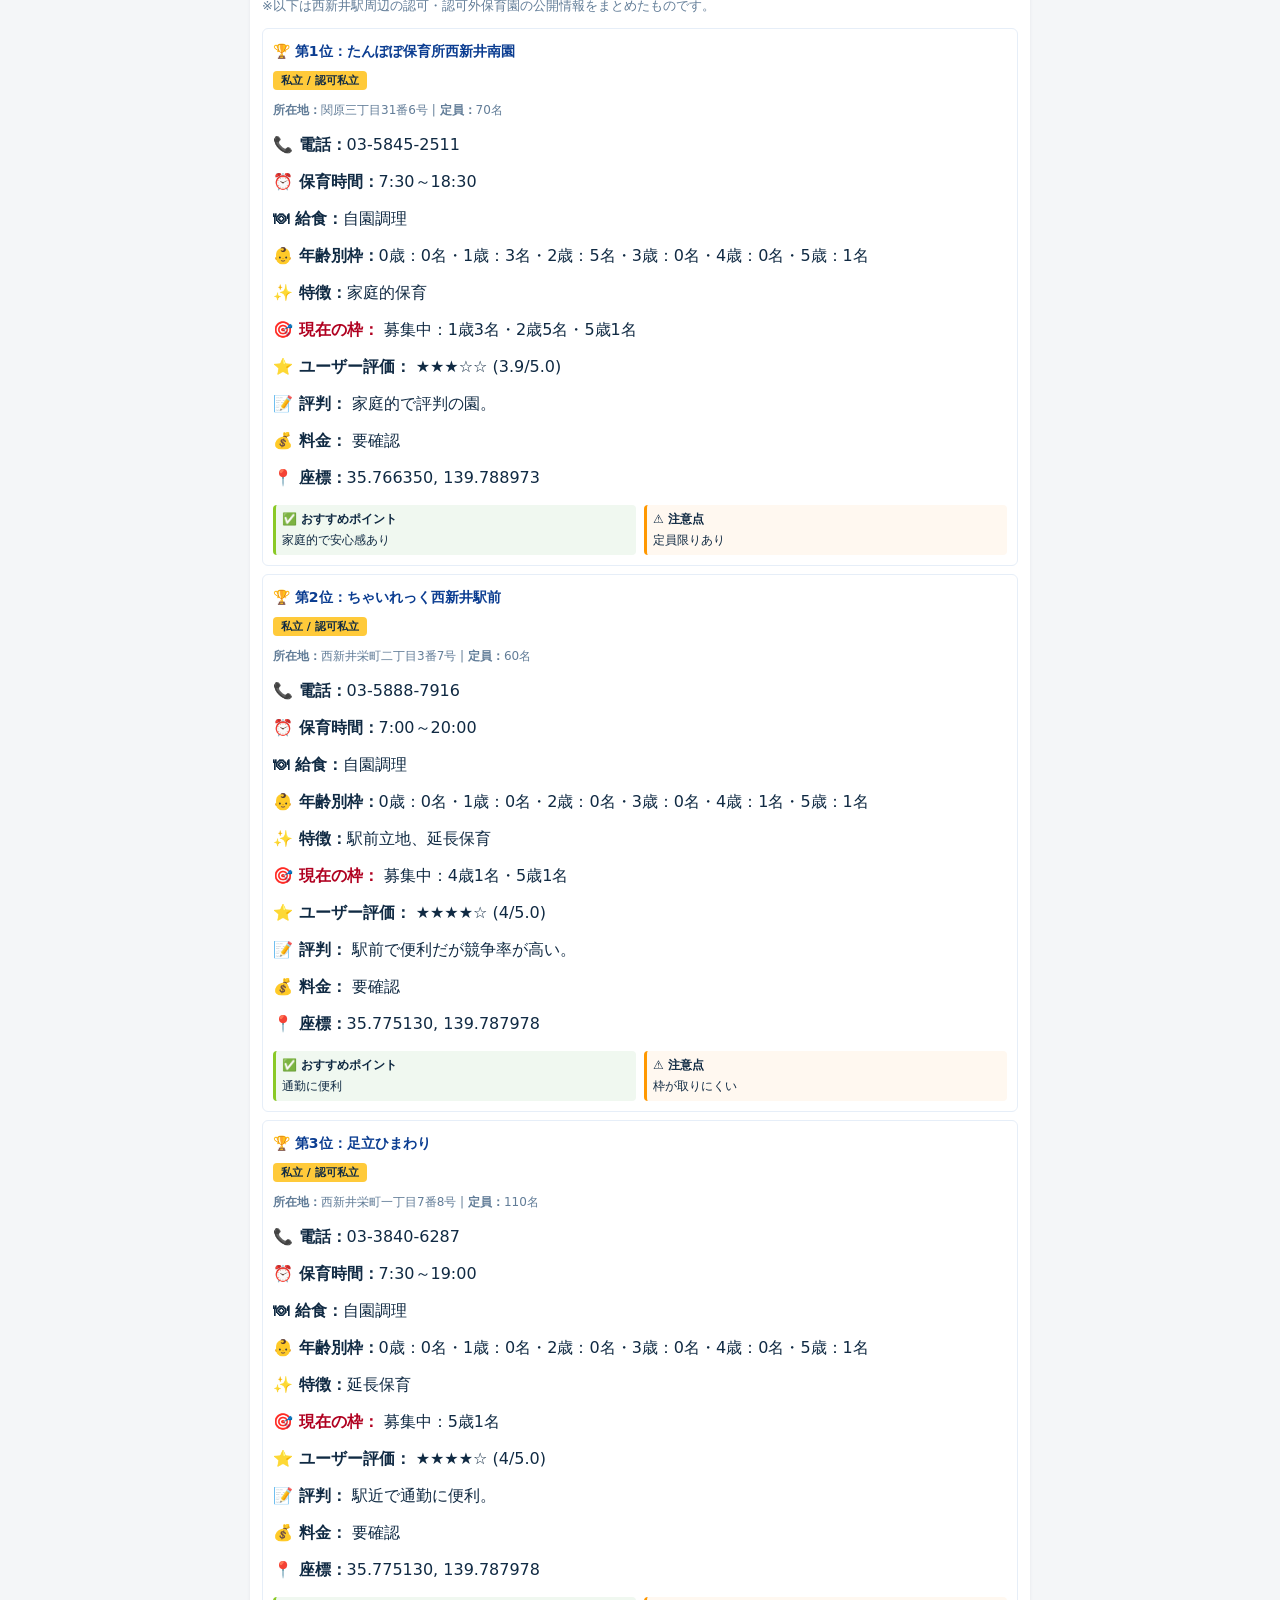
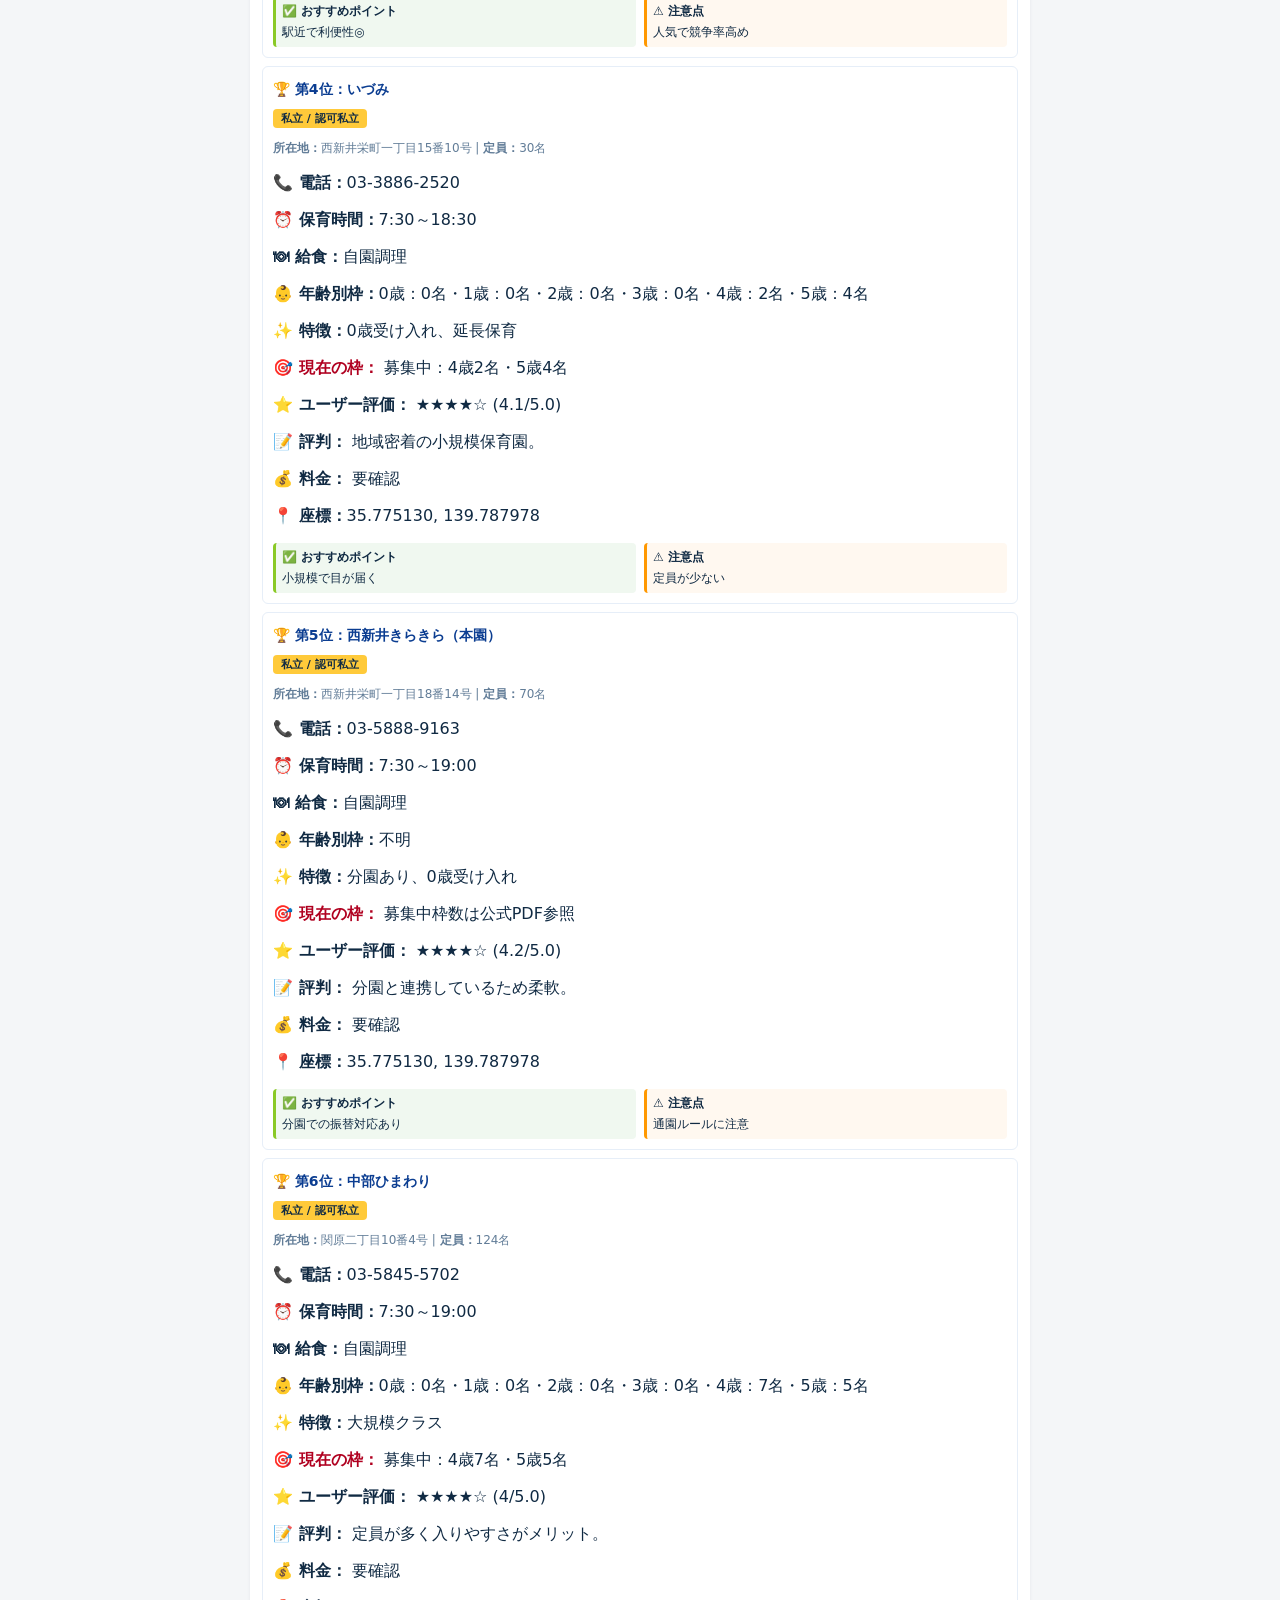
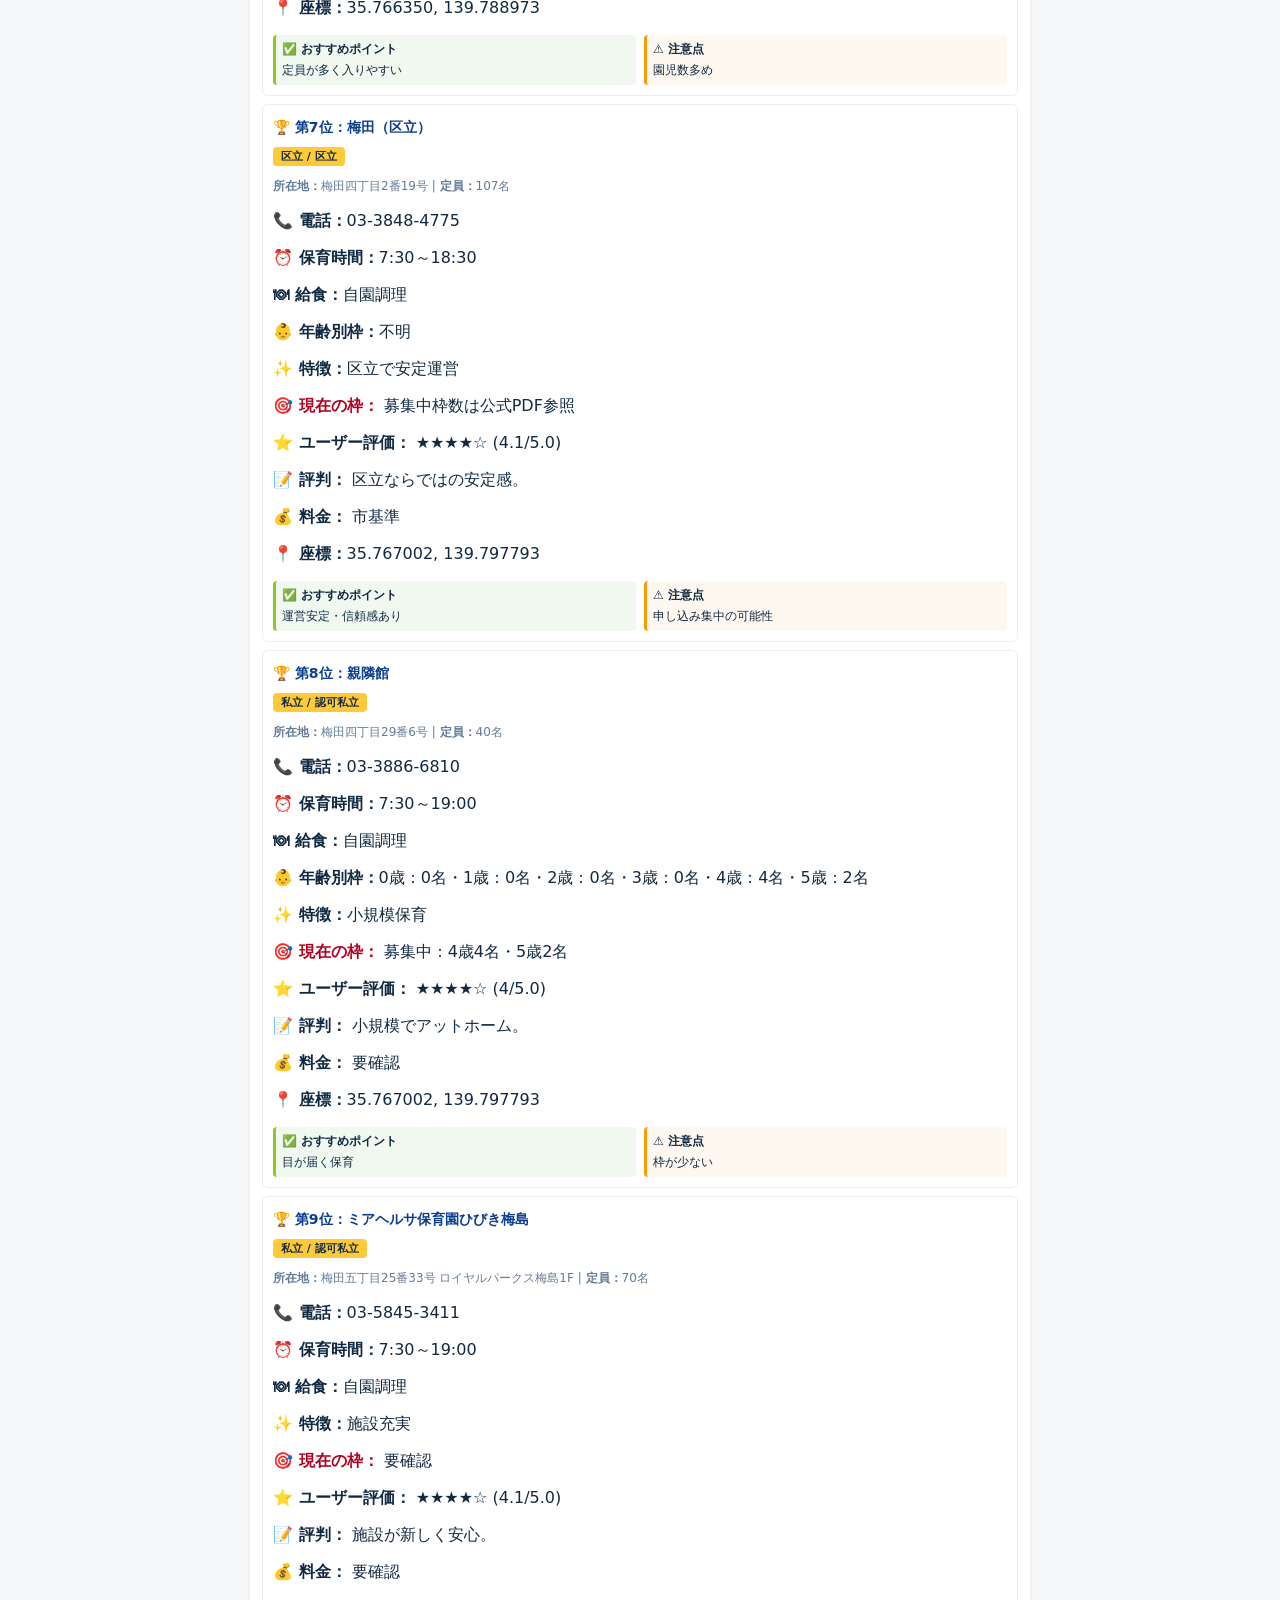
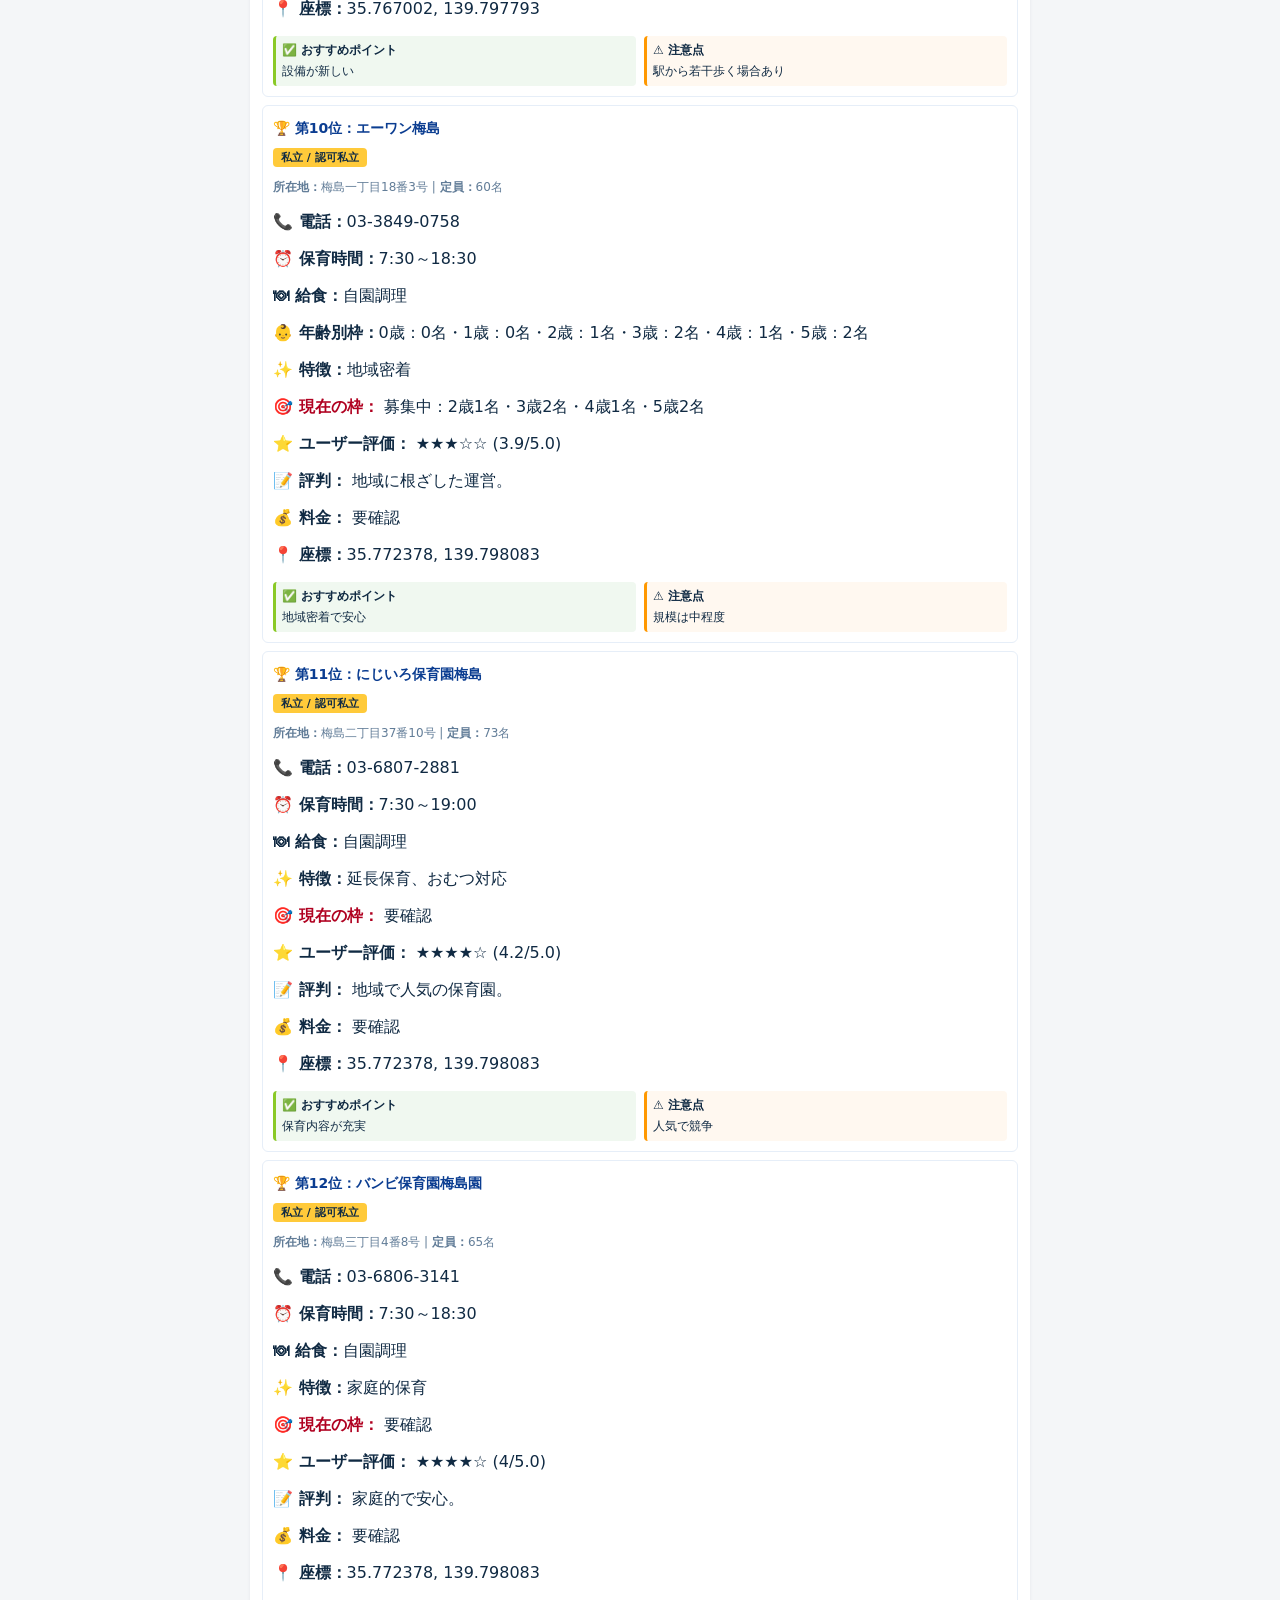
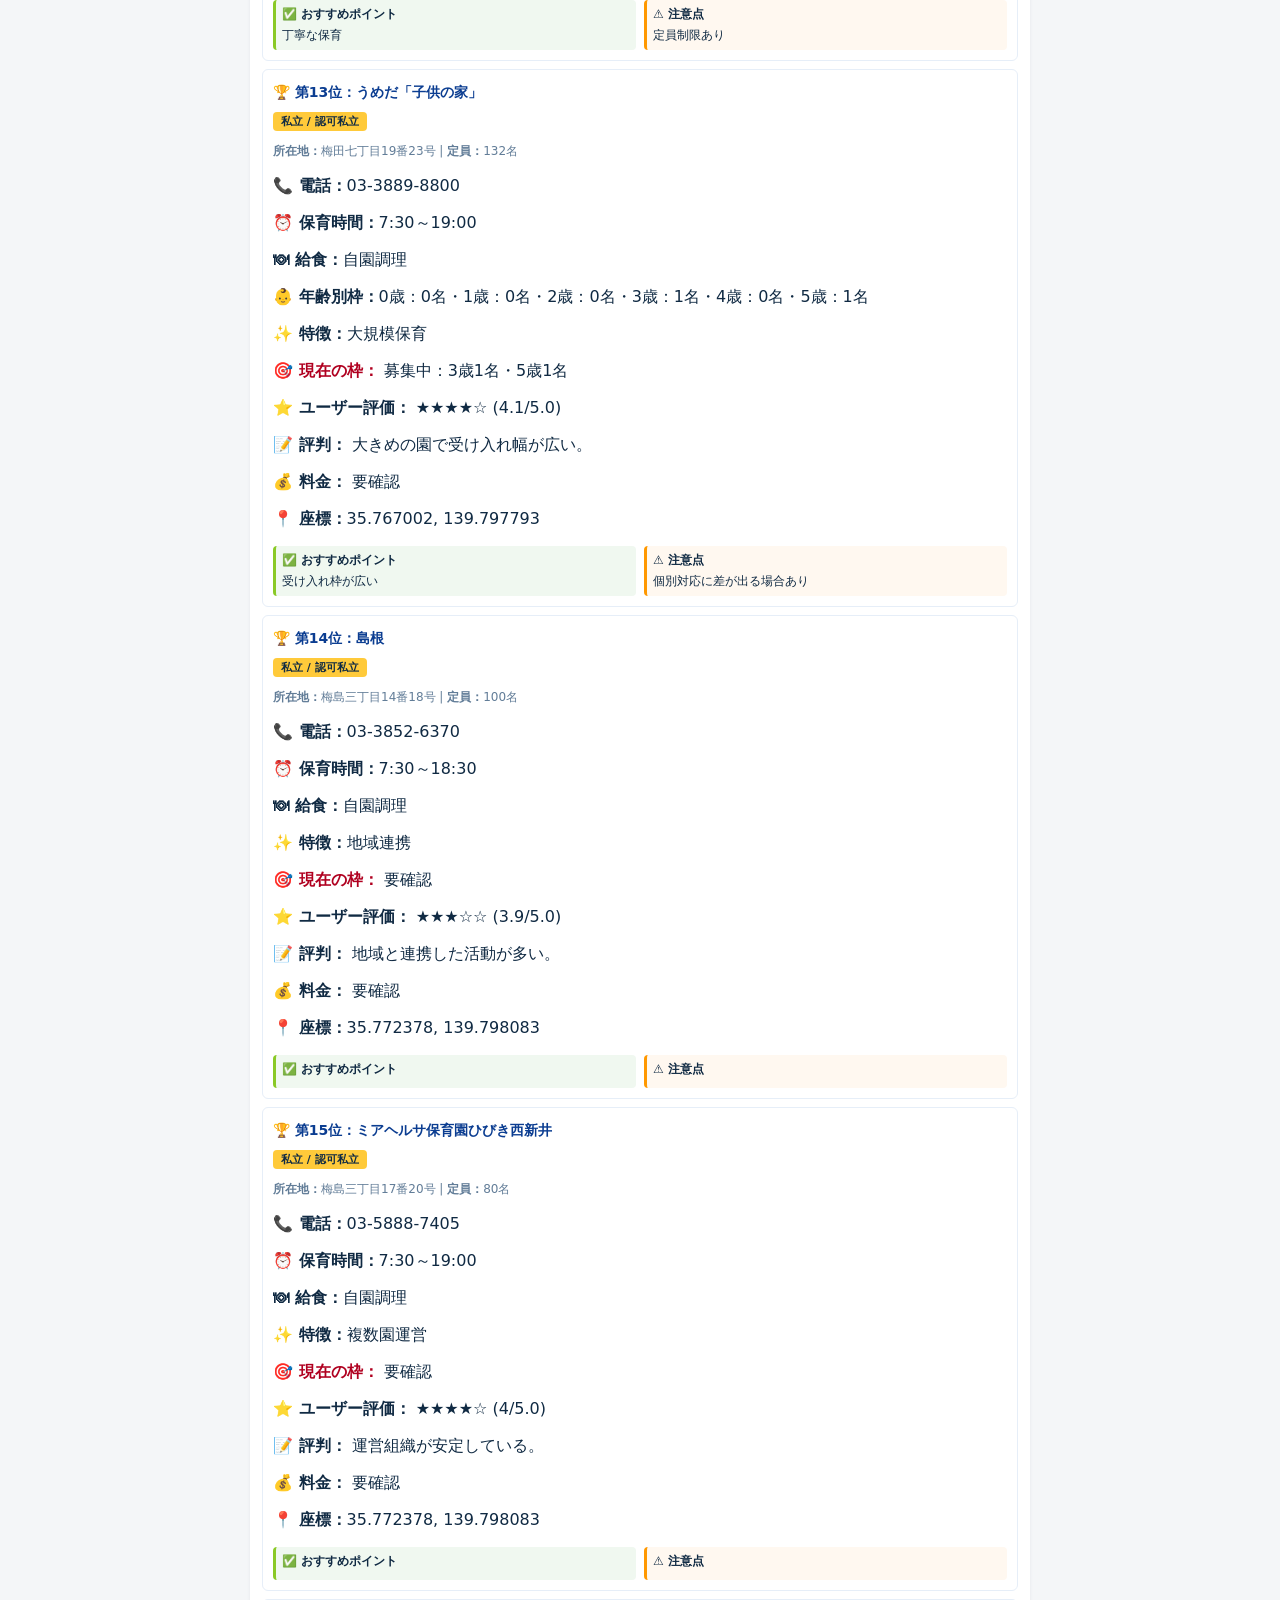
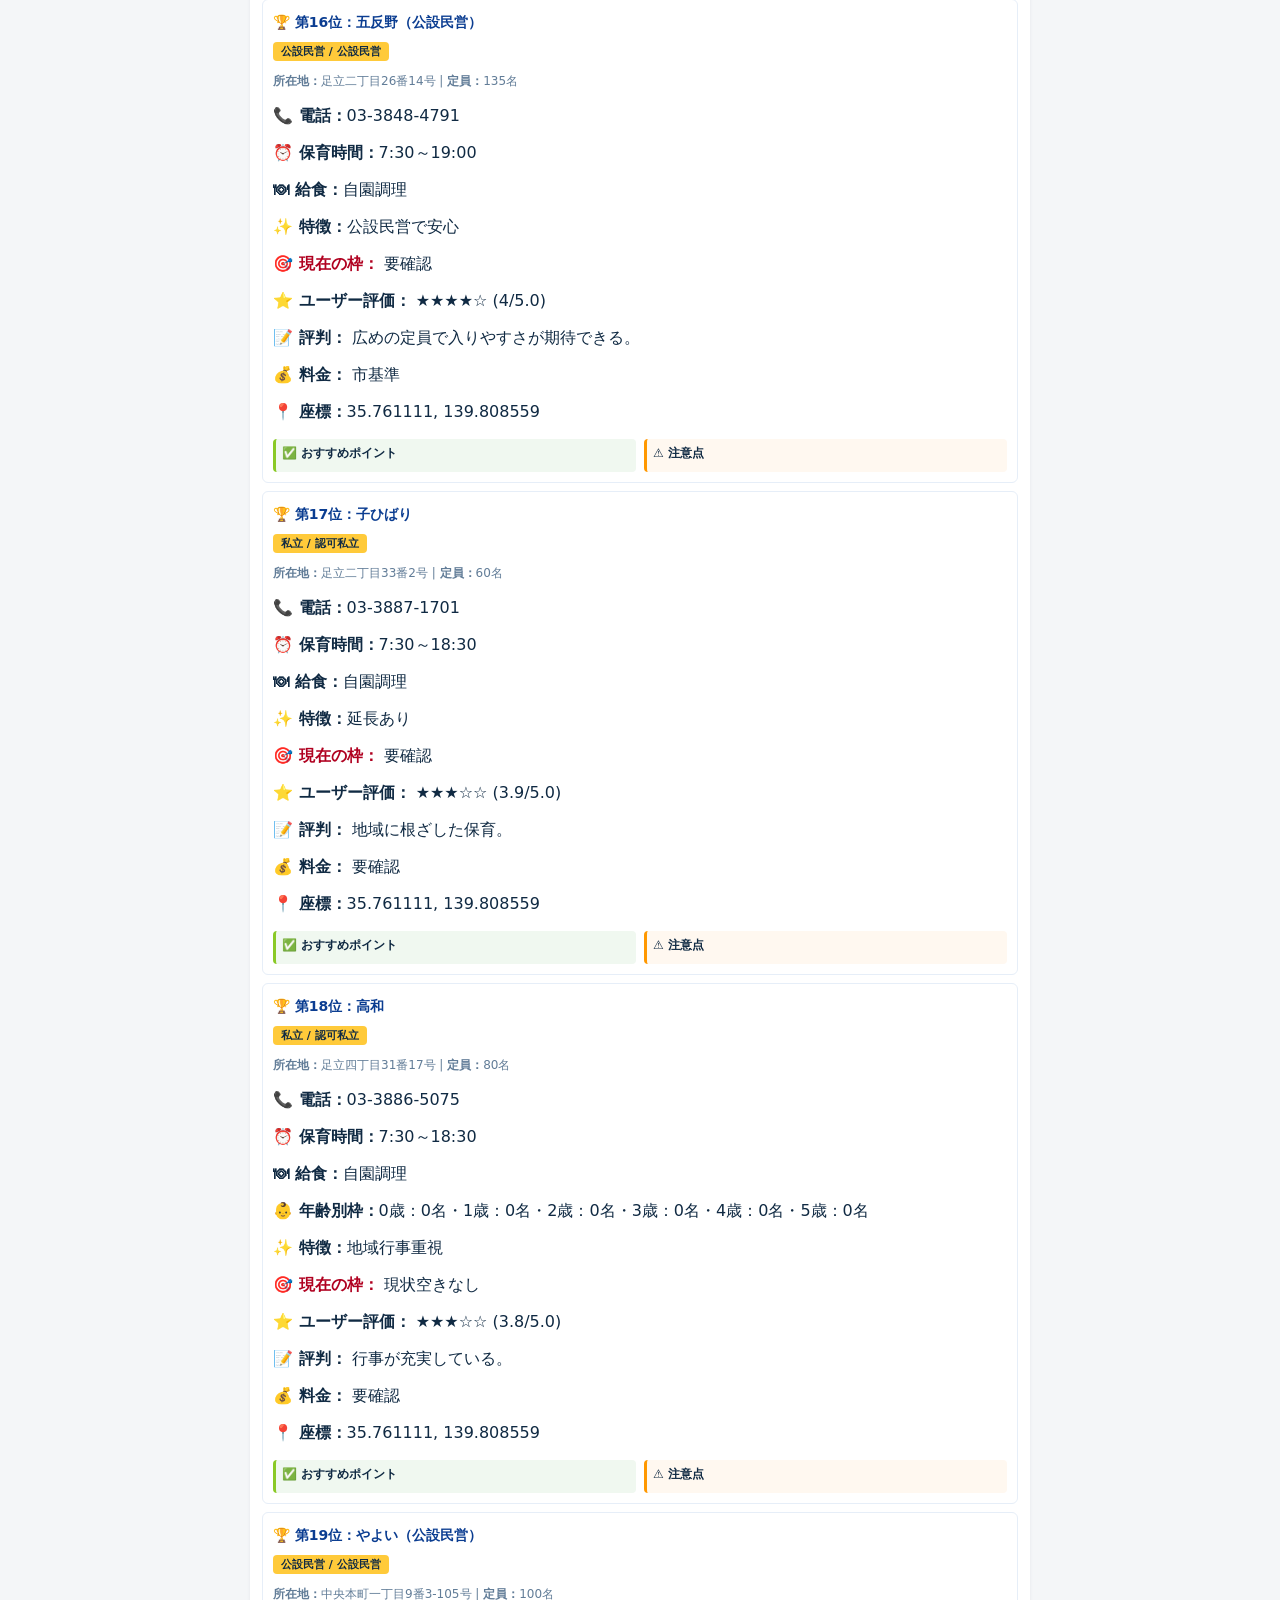
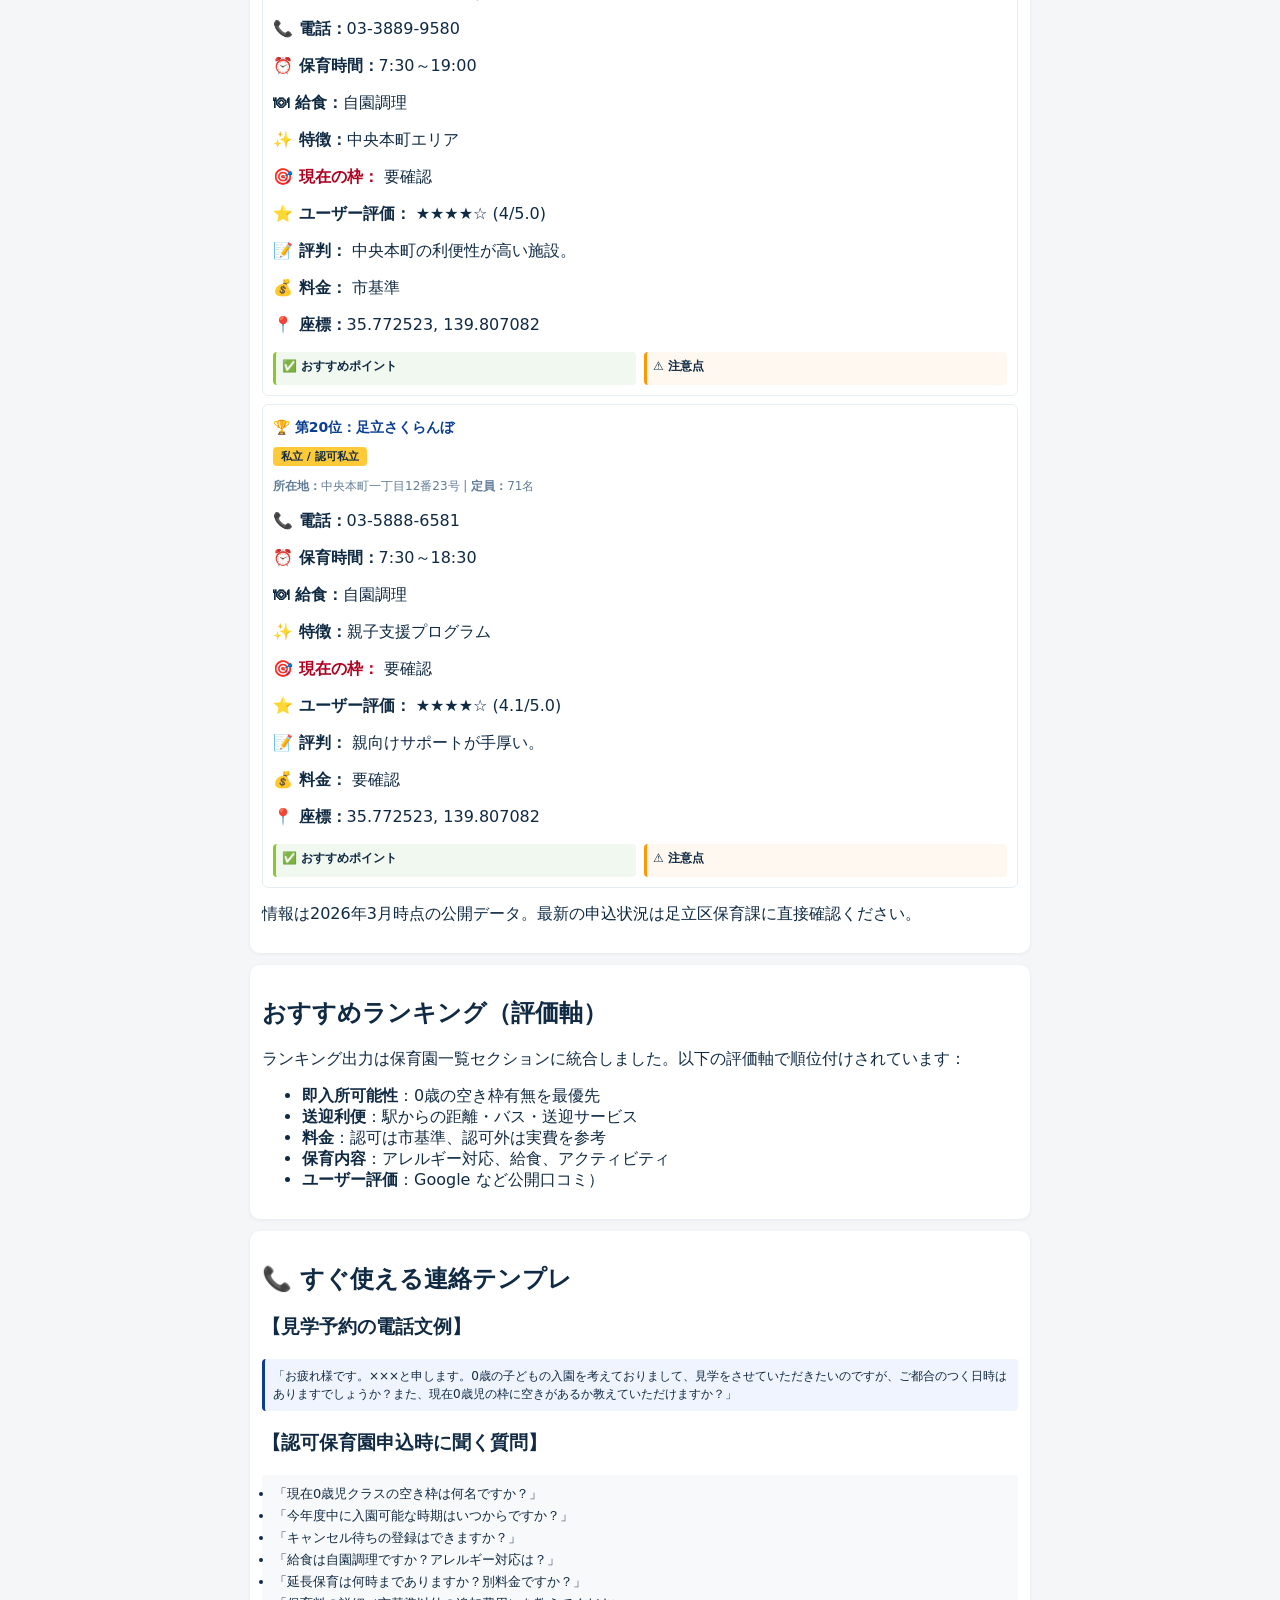
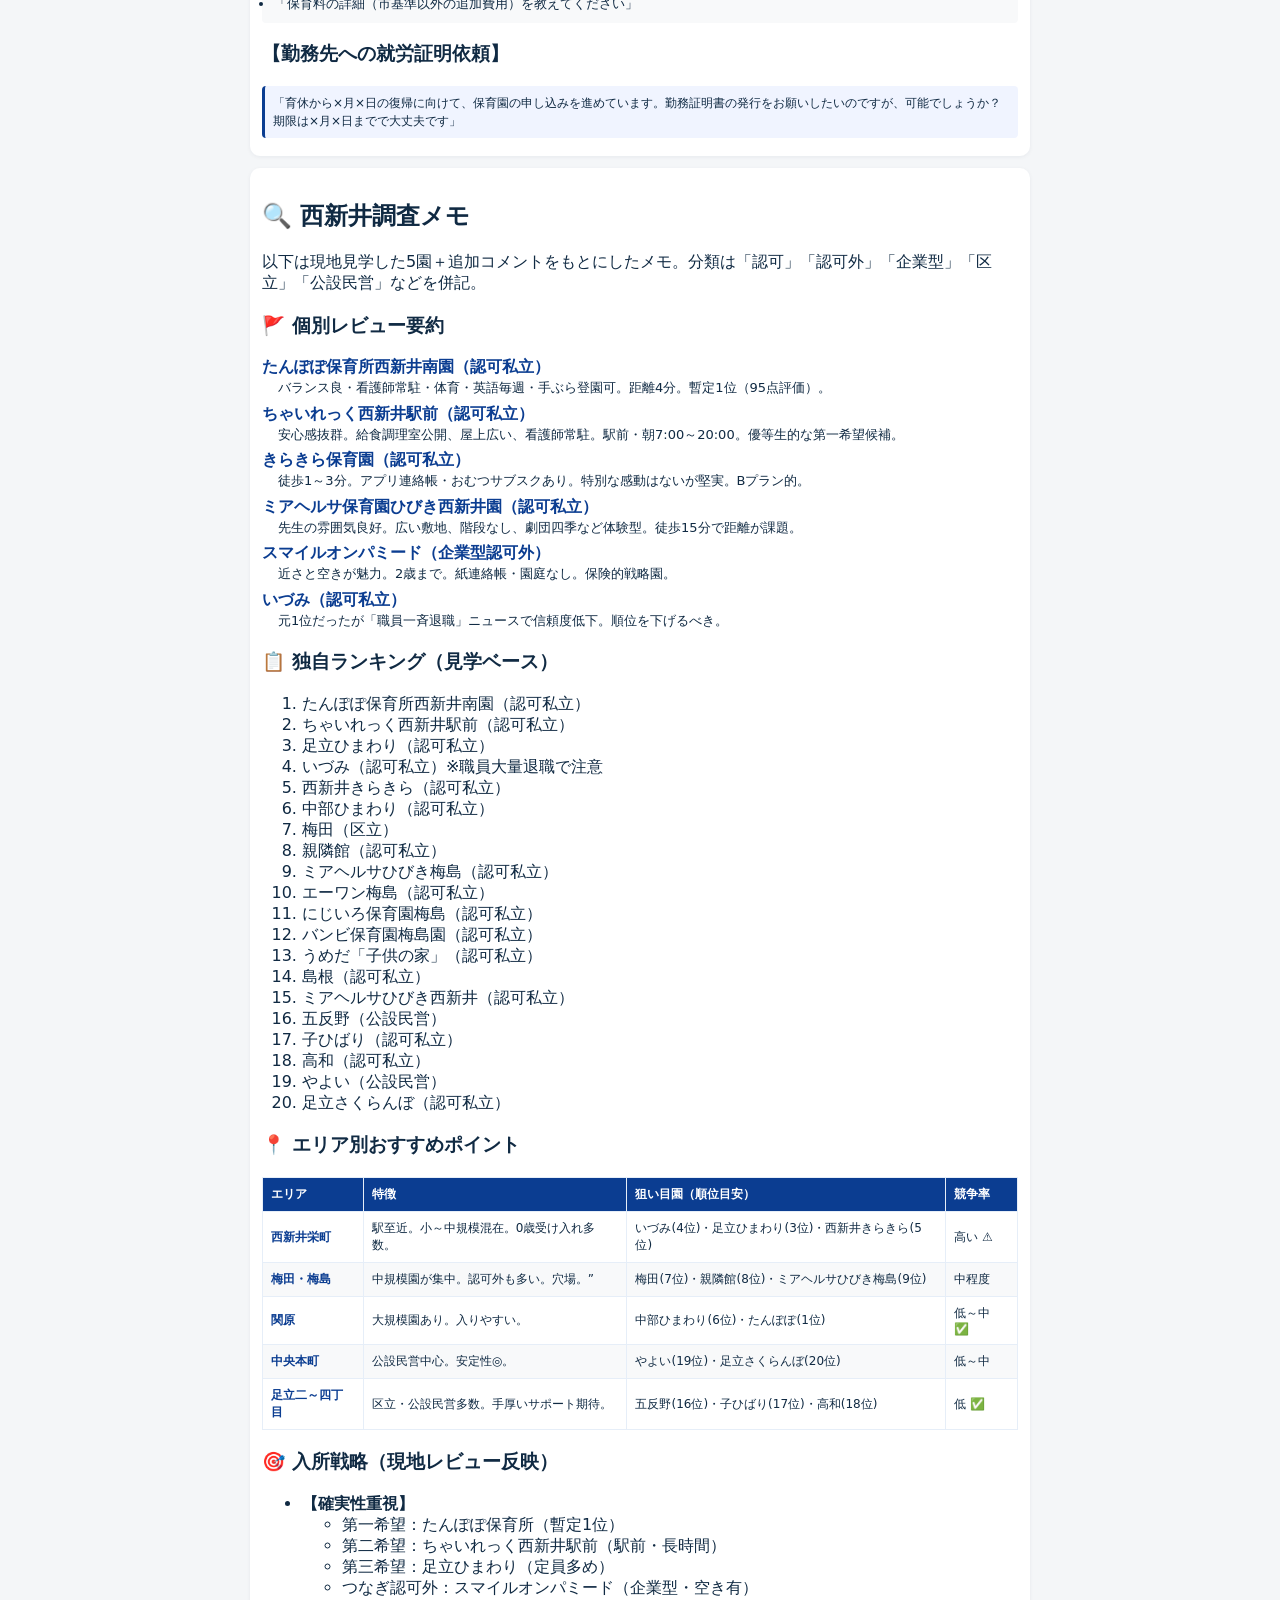
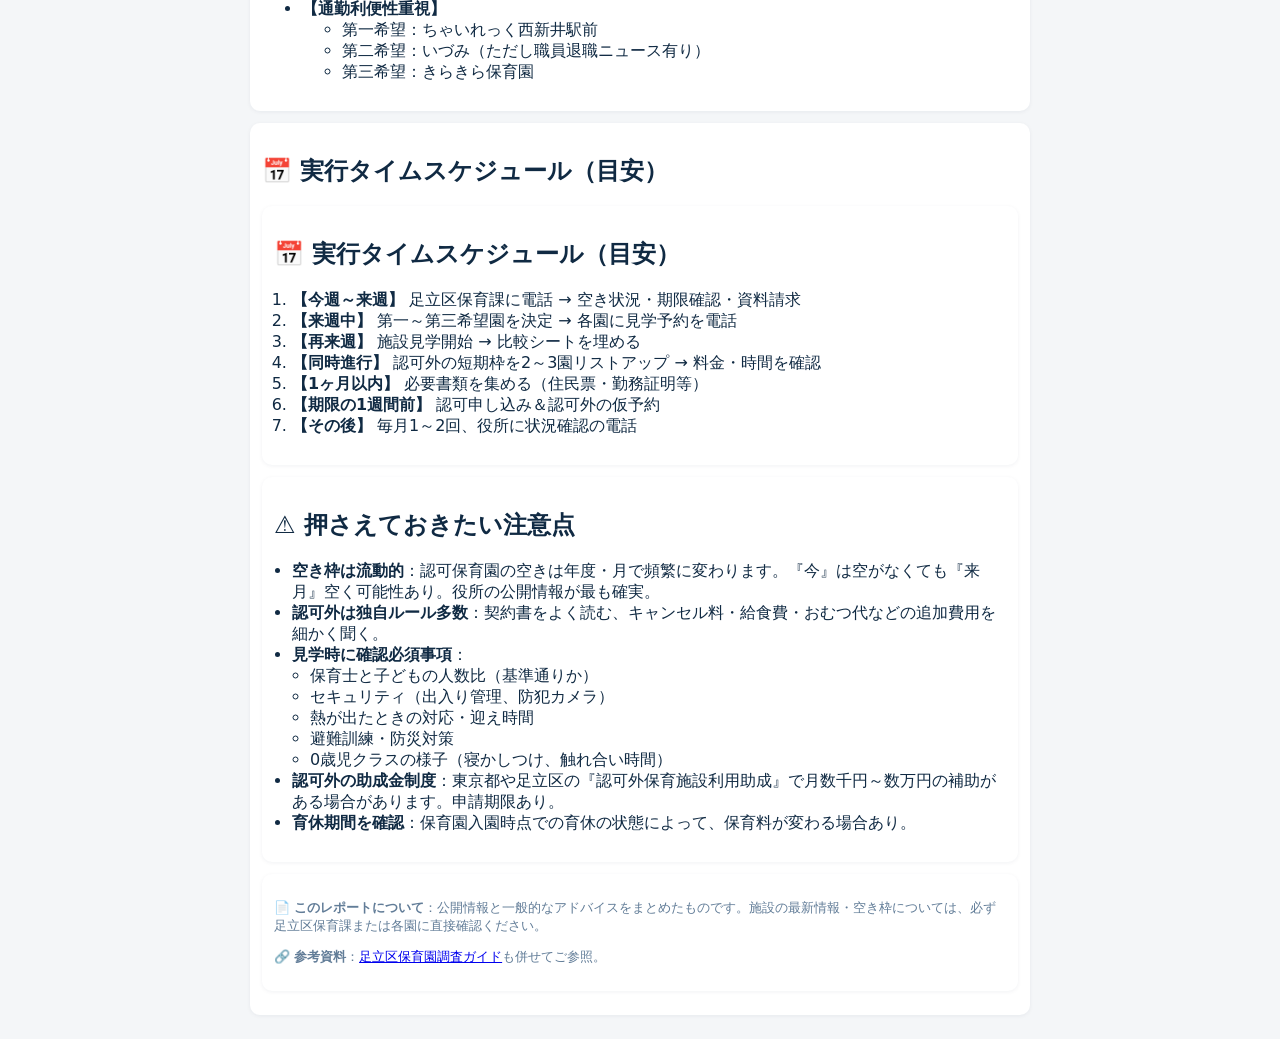
==== commit 468b498e: "0305" ====
--- a/childcare-report/adachi_nishiarai_childcare_report.html
+++ b/childcare-report/adachi_nishiarai_childcare_report.html
@@ -17,6 +17,10 @@
     <p class="lead">認可・認可外を含むおすすめランキングと、今から0歳児を入れるための実戦的HOW‑TO</p>
     <div class="actions">
       <button id="printBtn">🖨 PDF出力（印刷）</button>
+      <a href="vacancy_dashboard.html"
+         style="display:inline-block;background:#2f855a;color:#fff;padding:7px 12px;border-radius:6px;font-size:13px;text-decoration:none;font-weight:bold">
+        📅 入園タイムライン・空き状況
+      </a>
       <a href="../games/index.html" class="back-link">← テトリスに戻る</a>
     </div>
   </header>
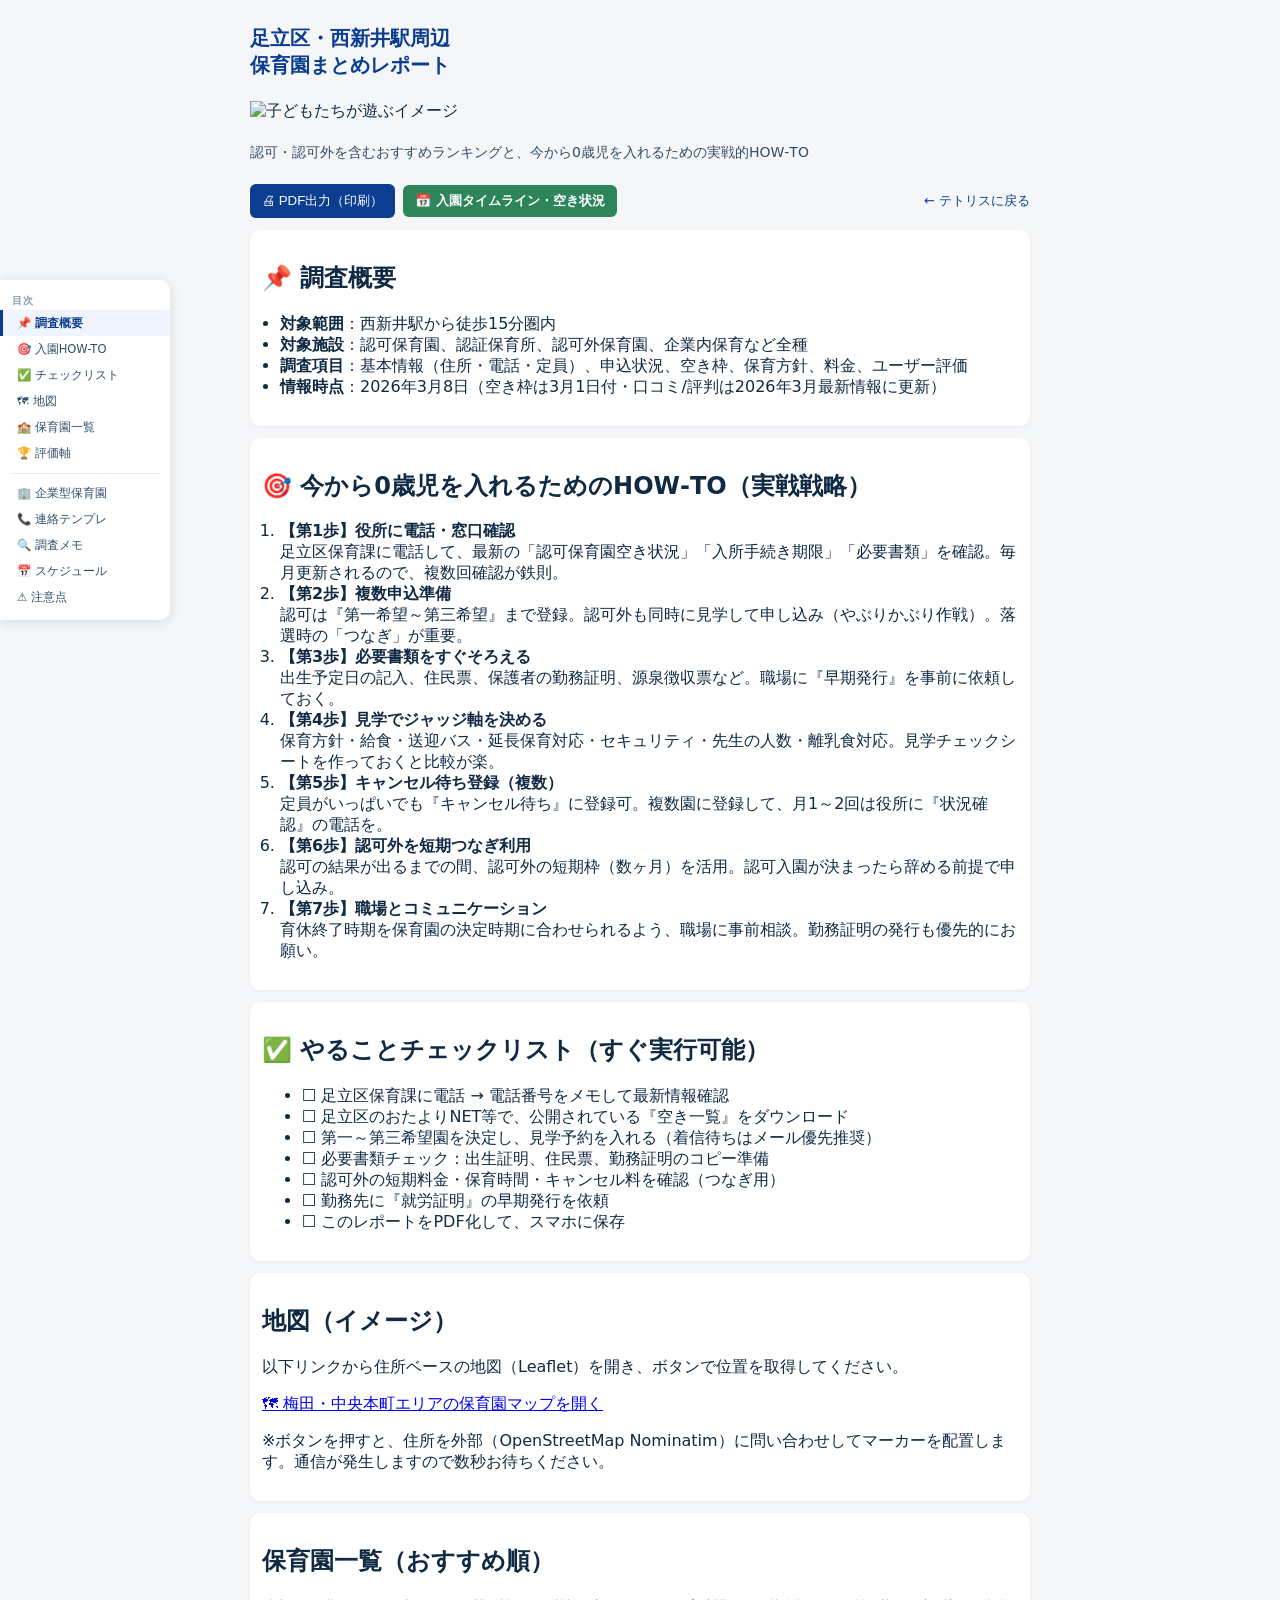
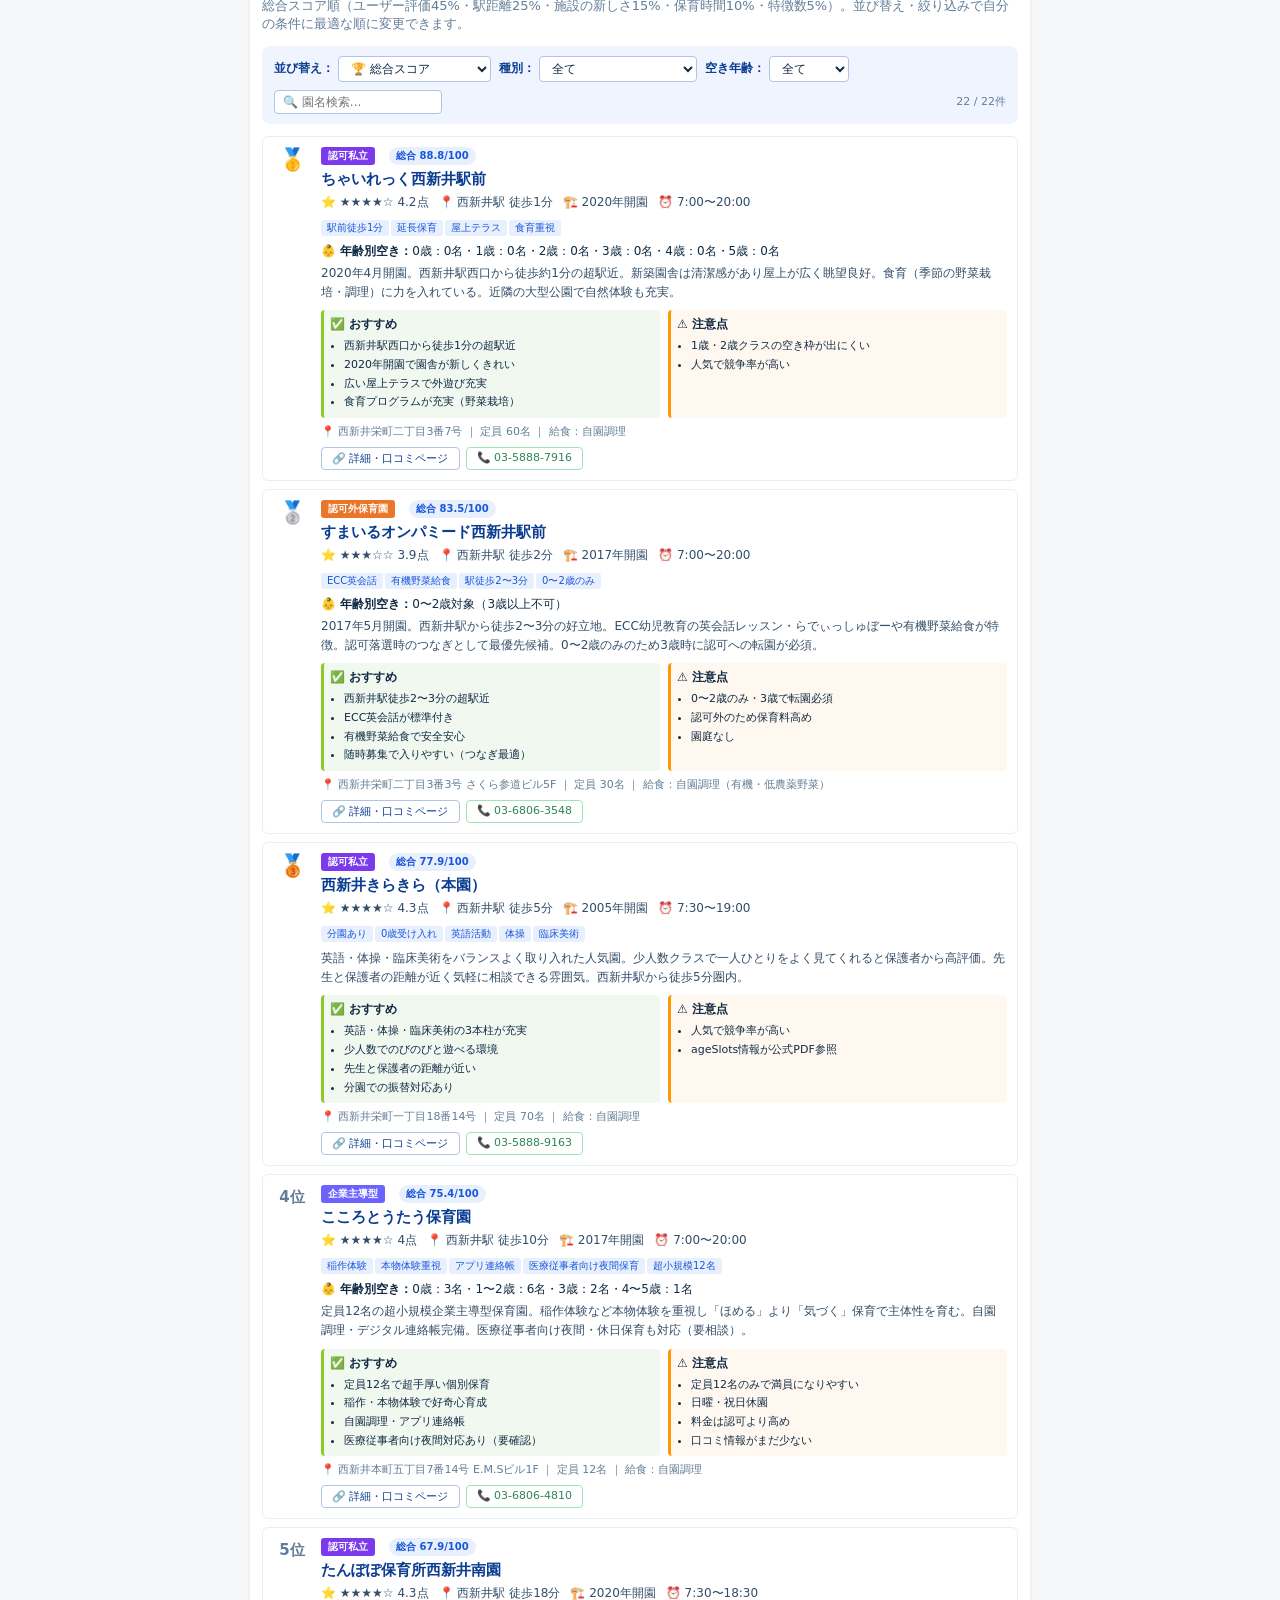
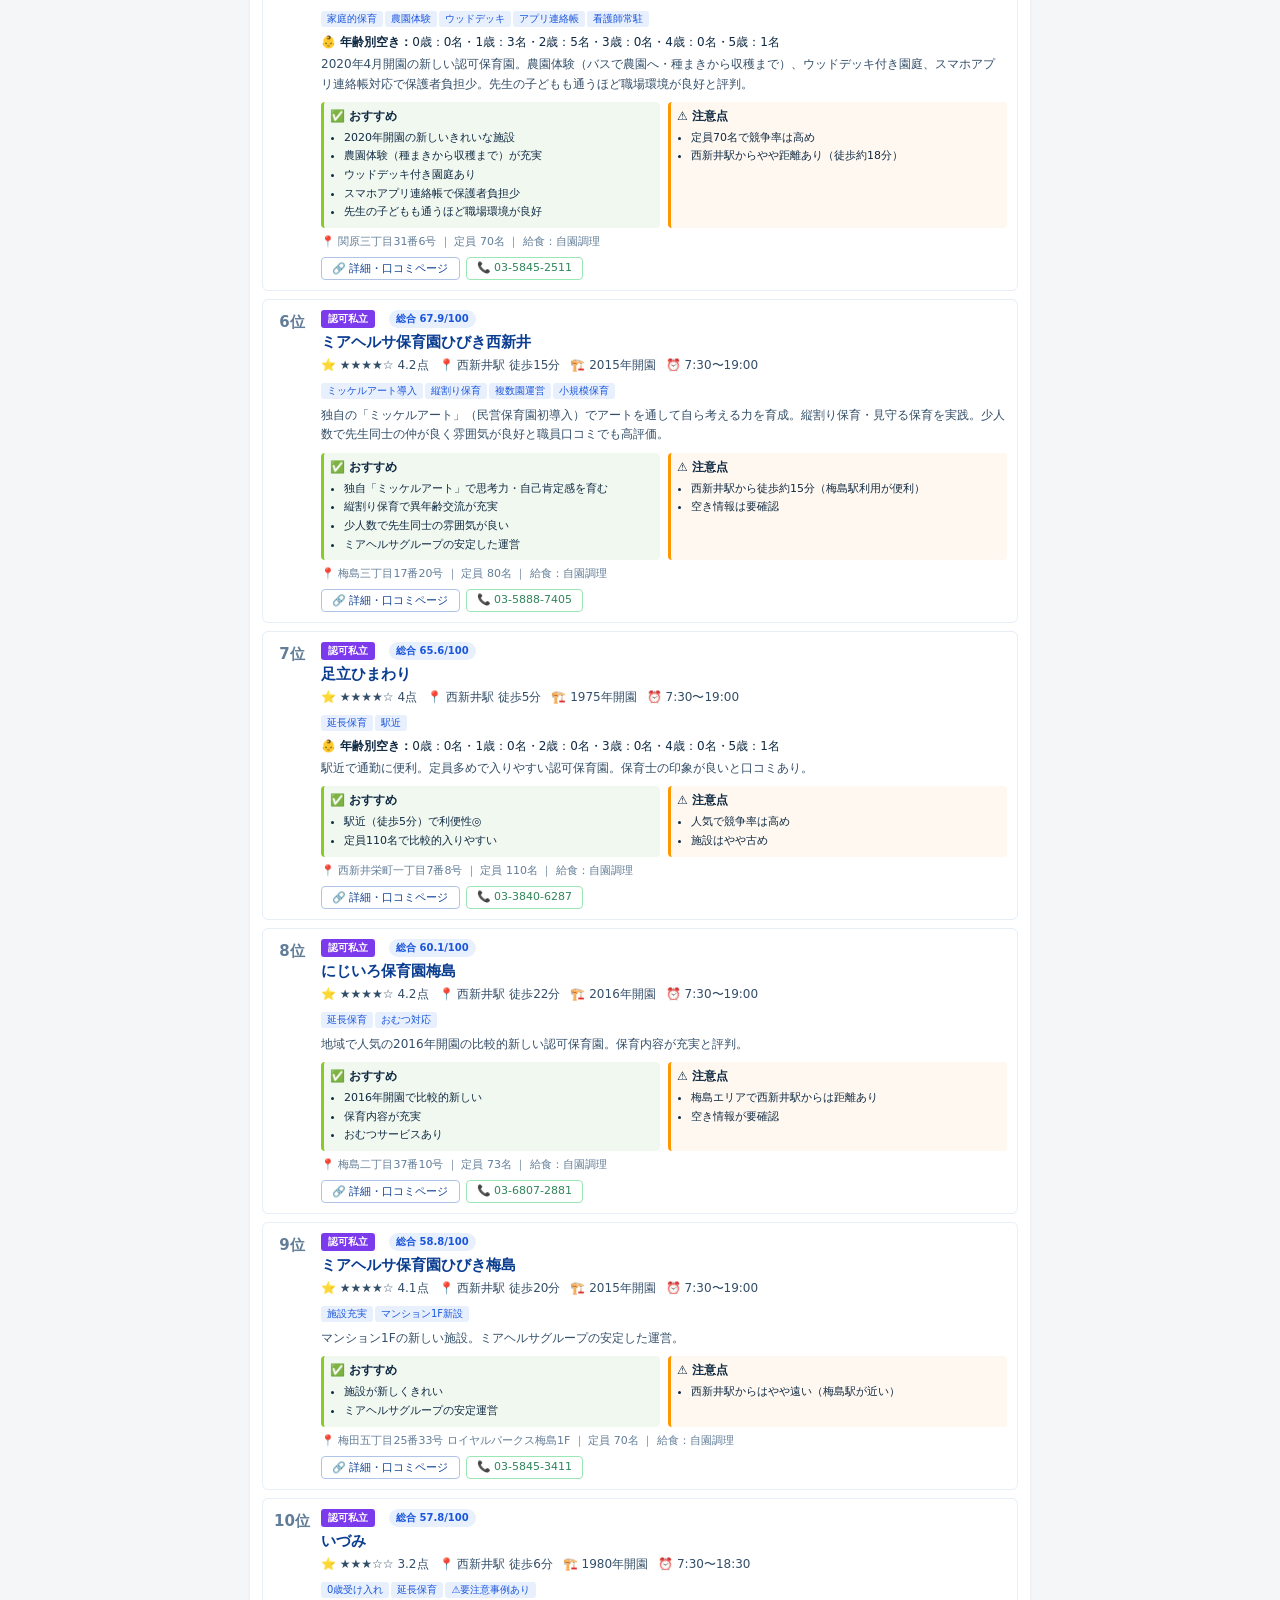
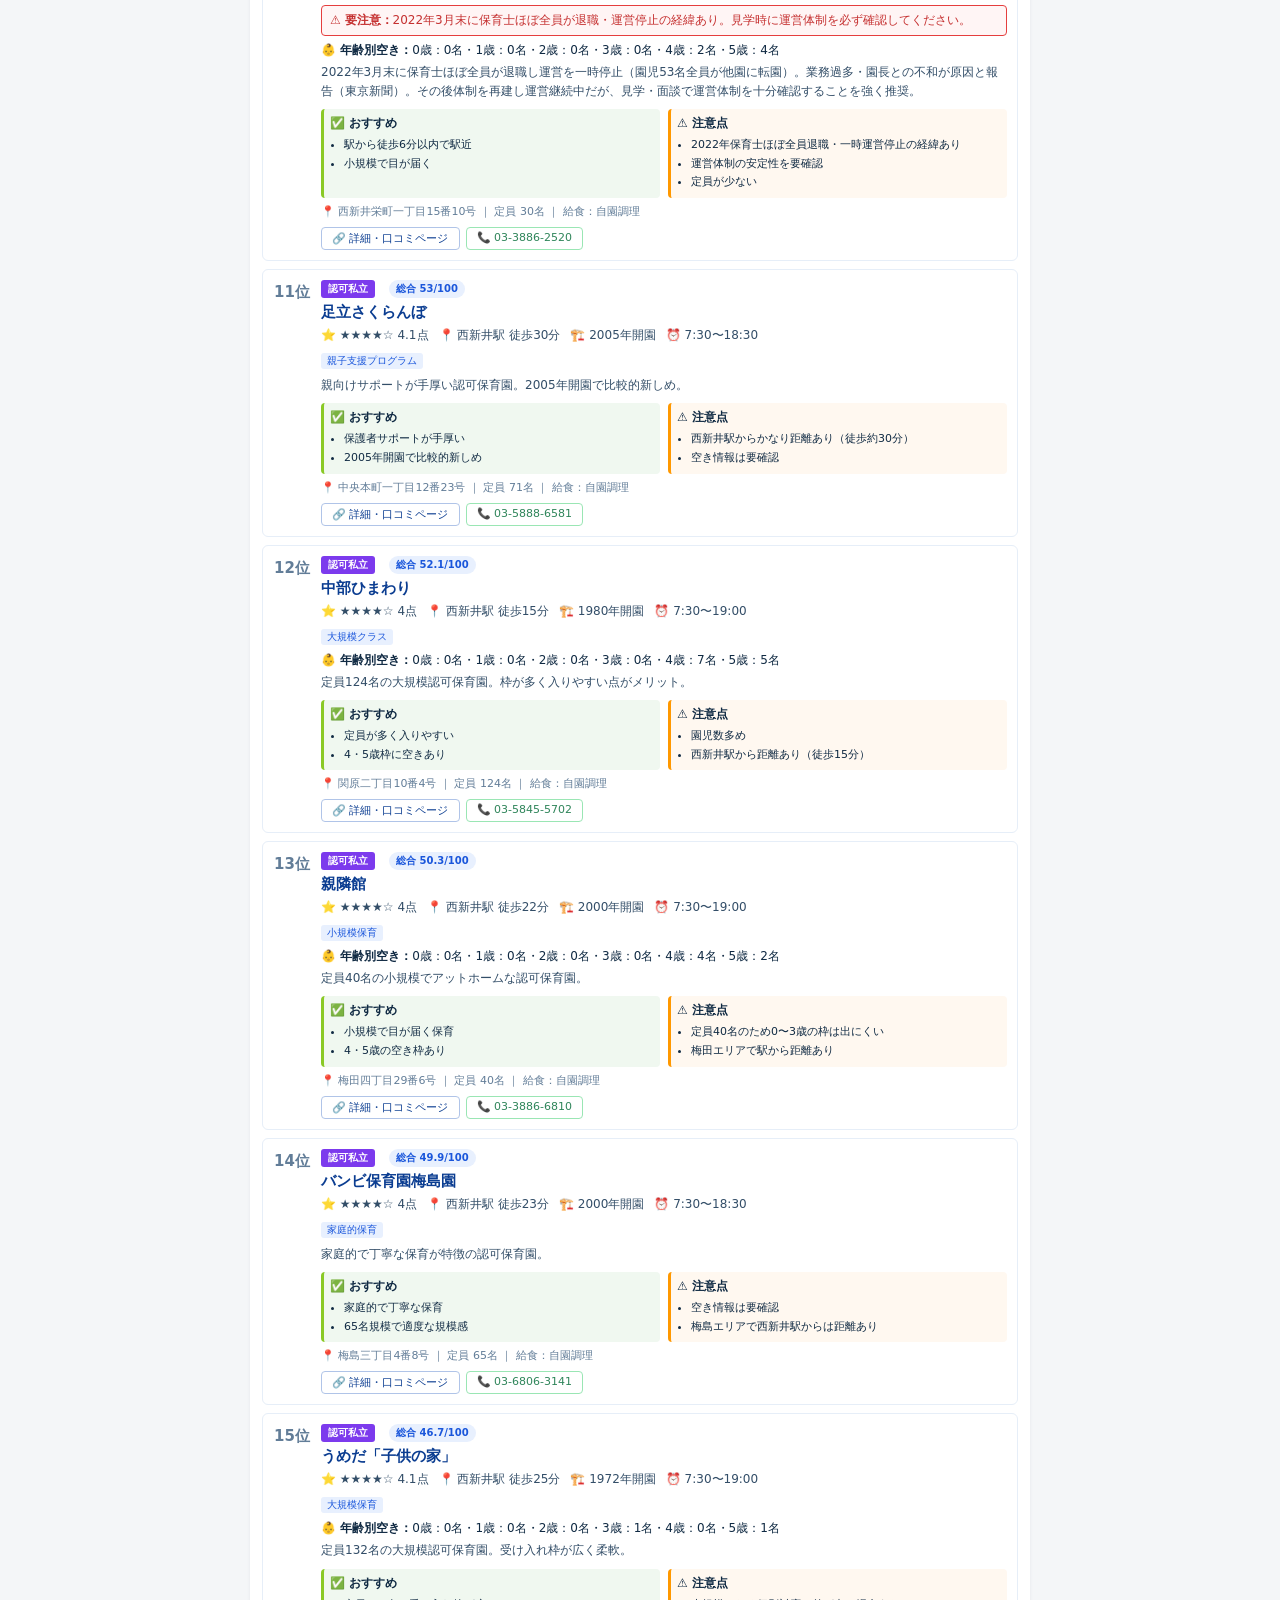
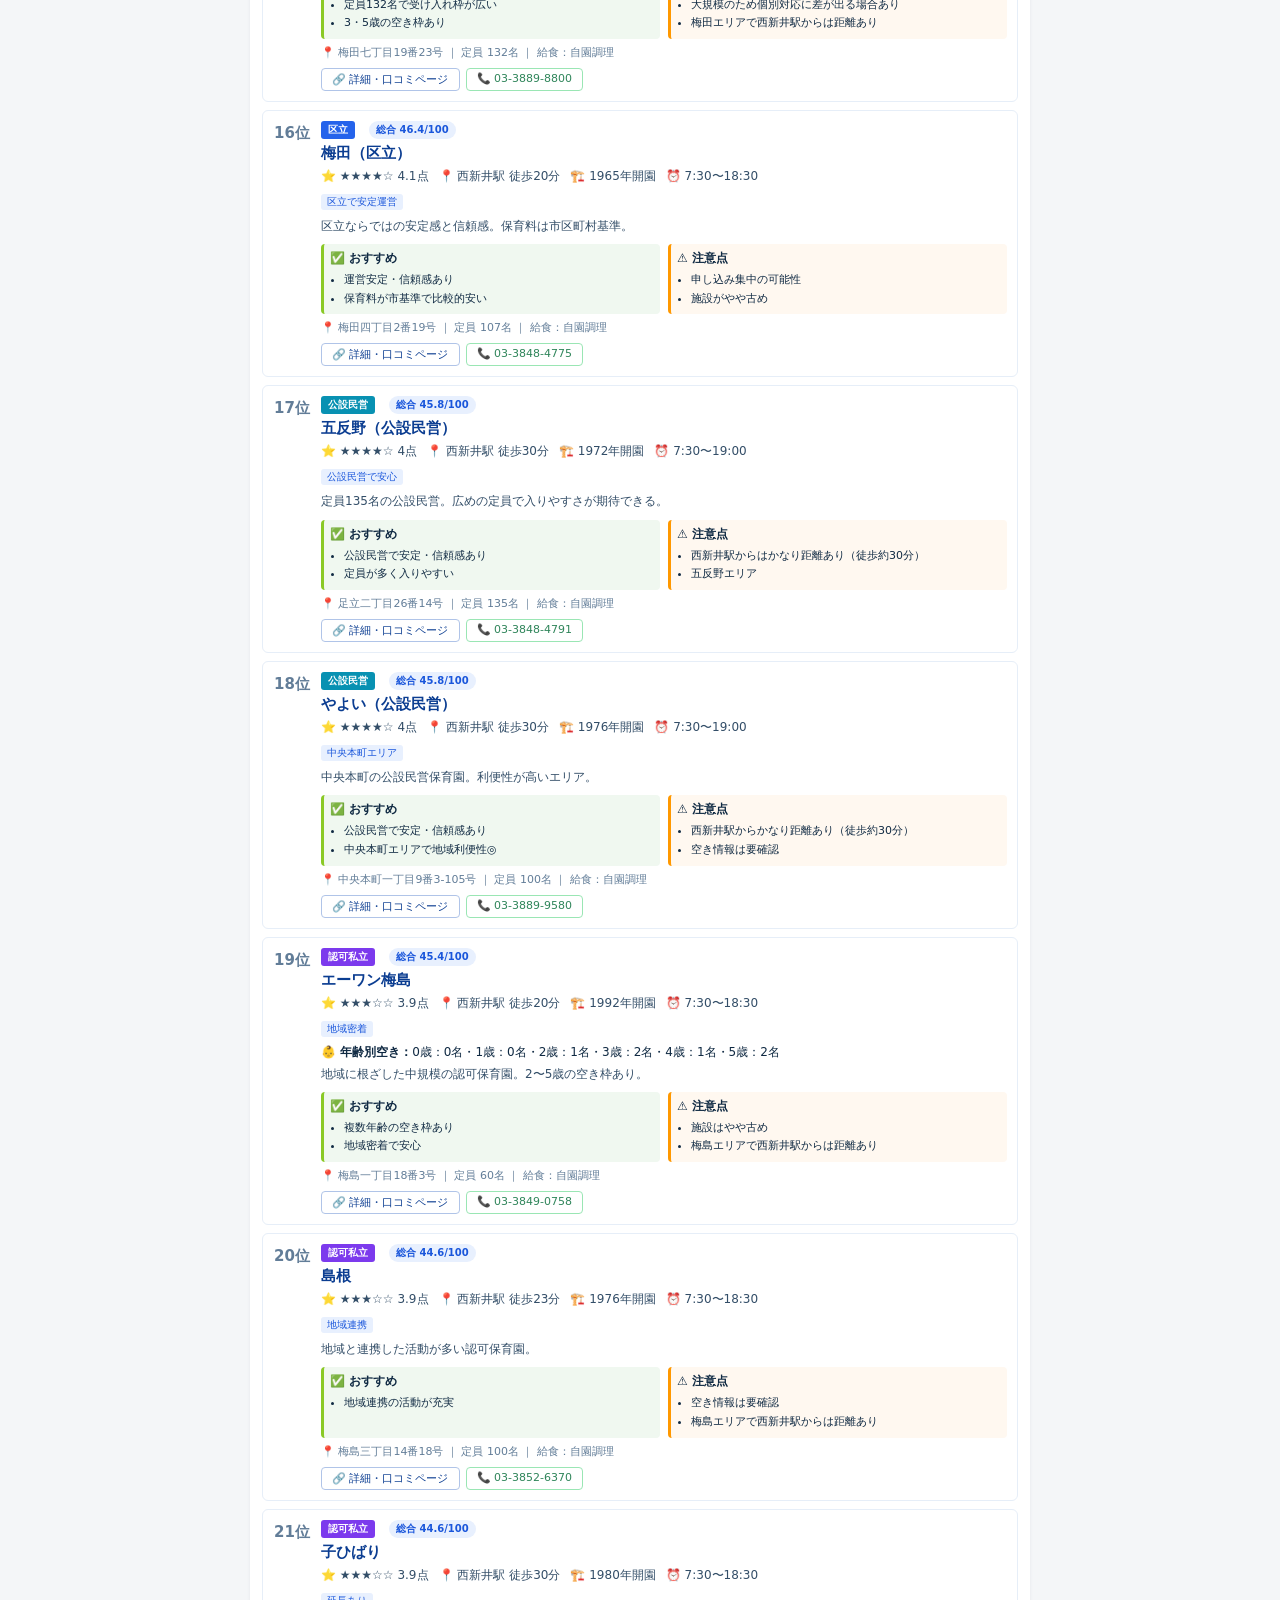
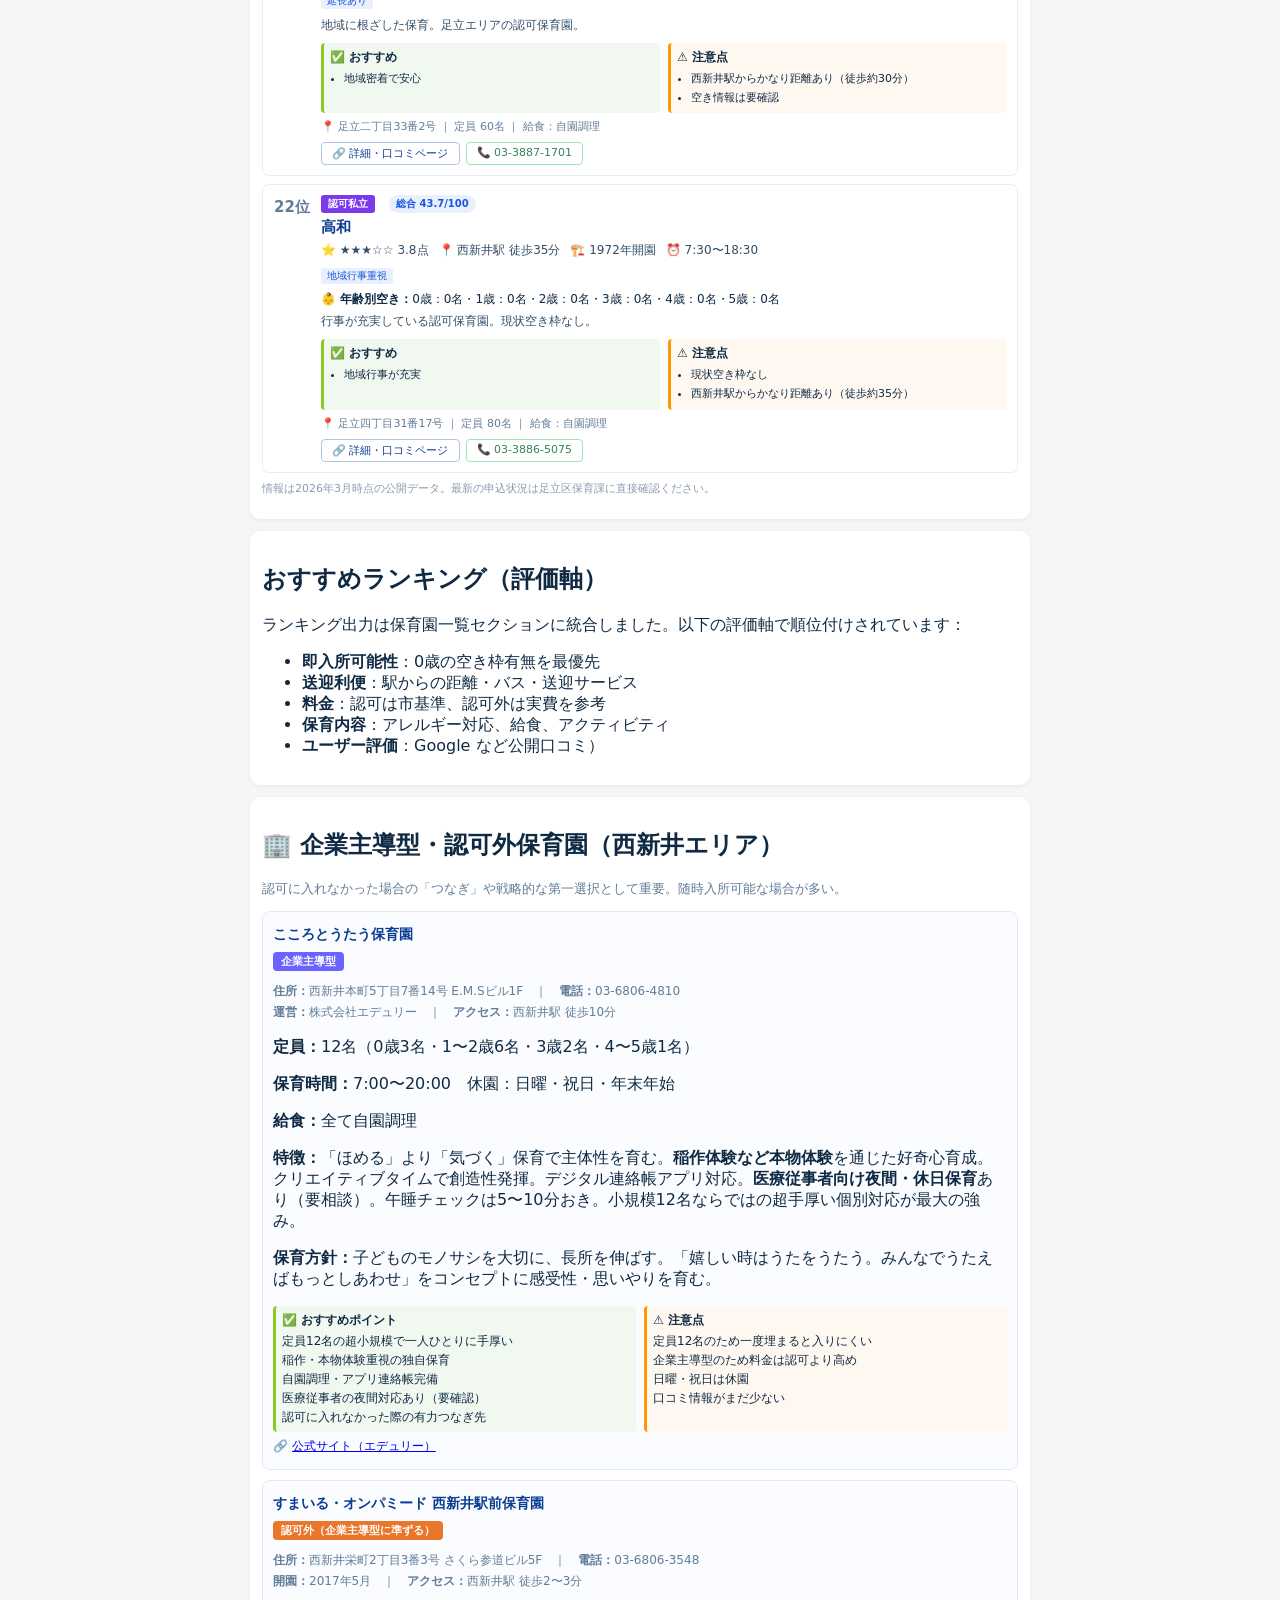
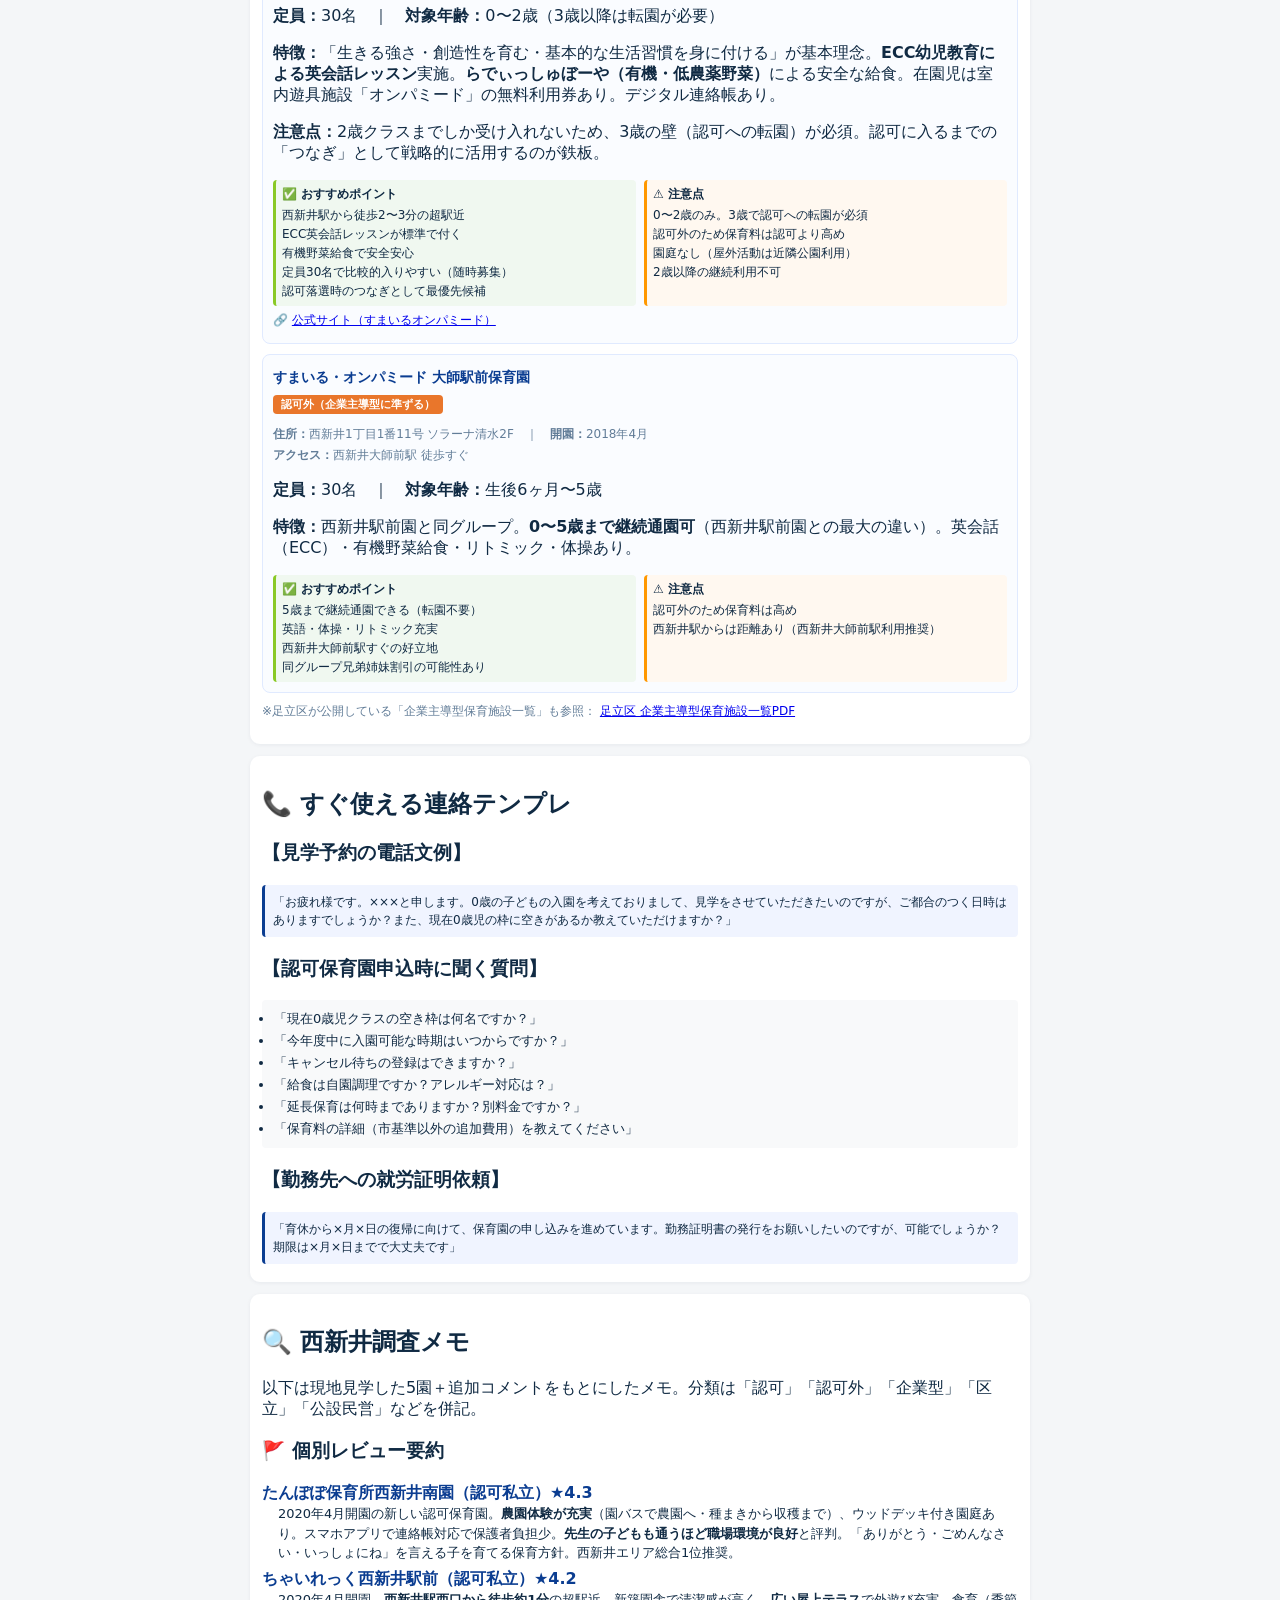
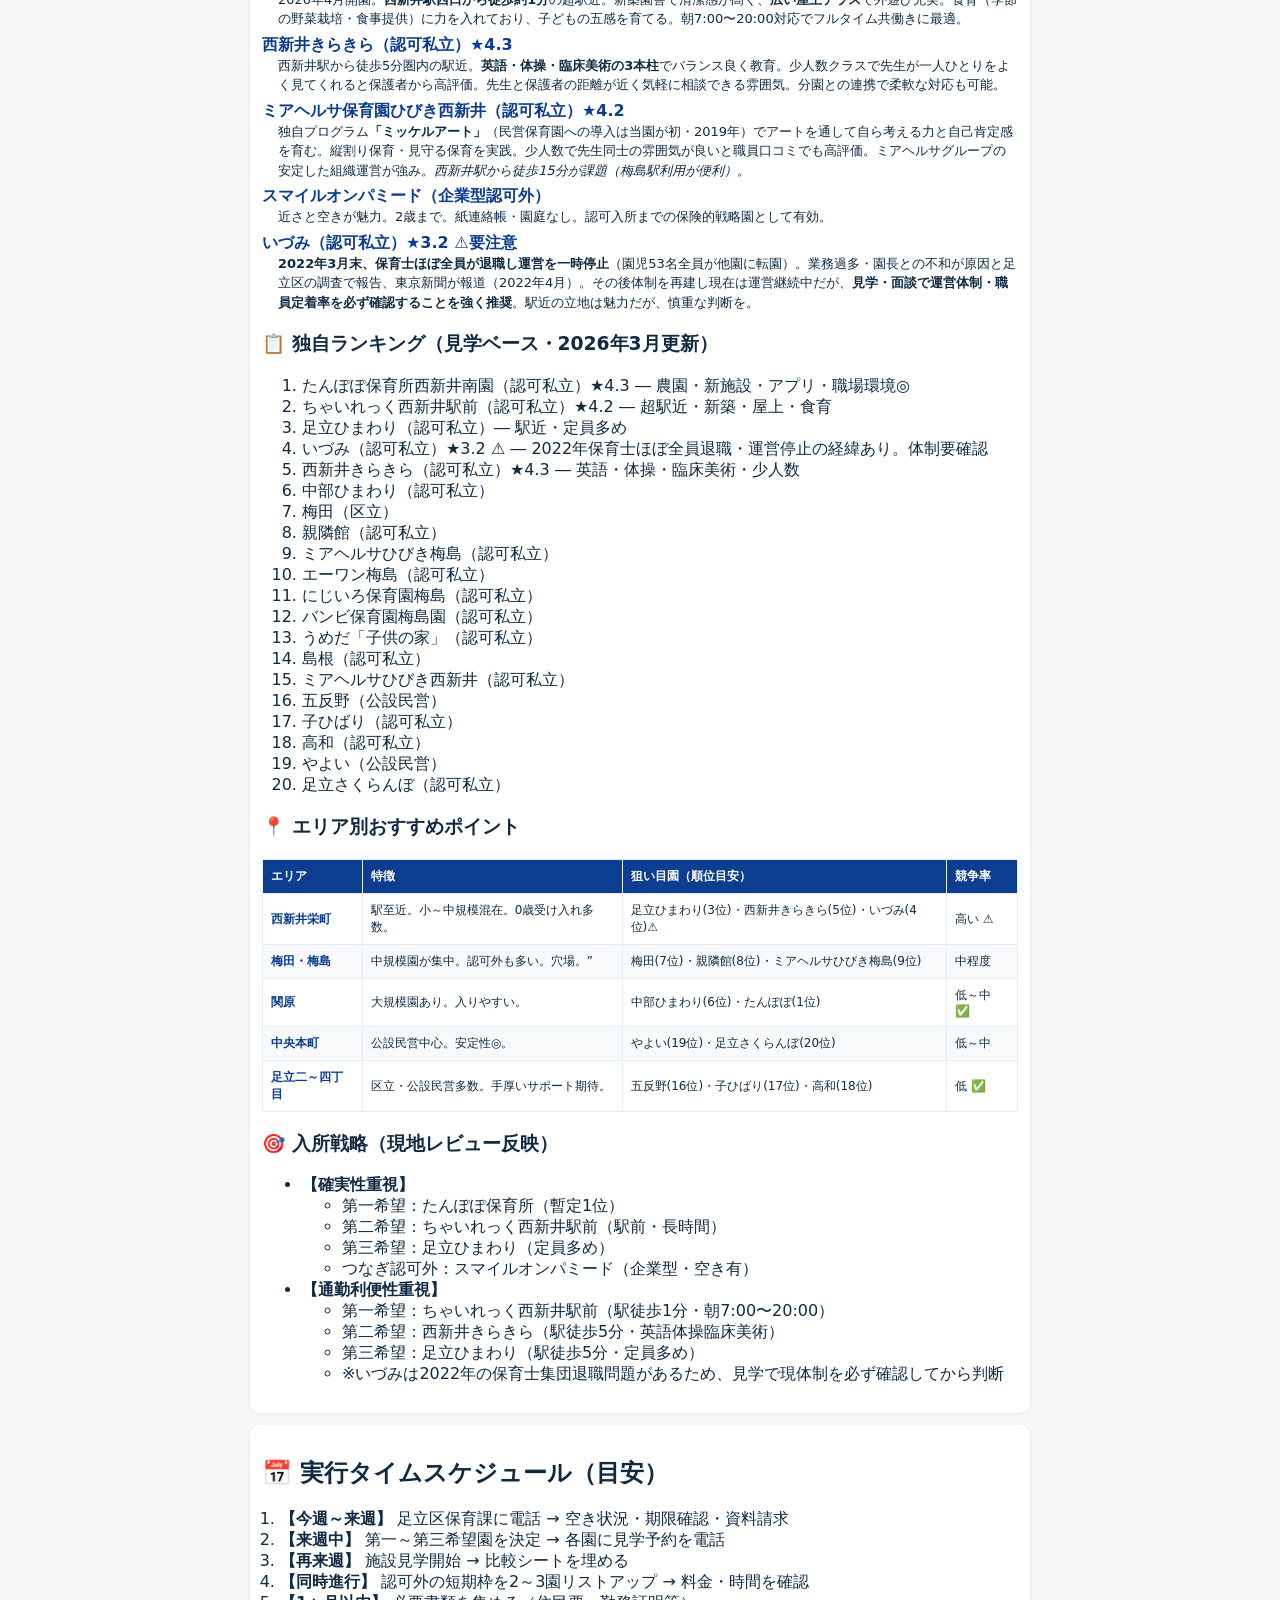
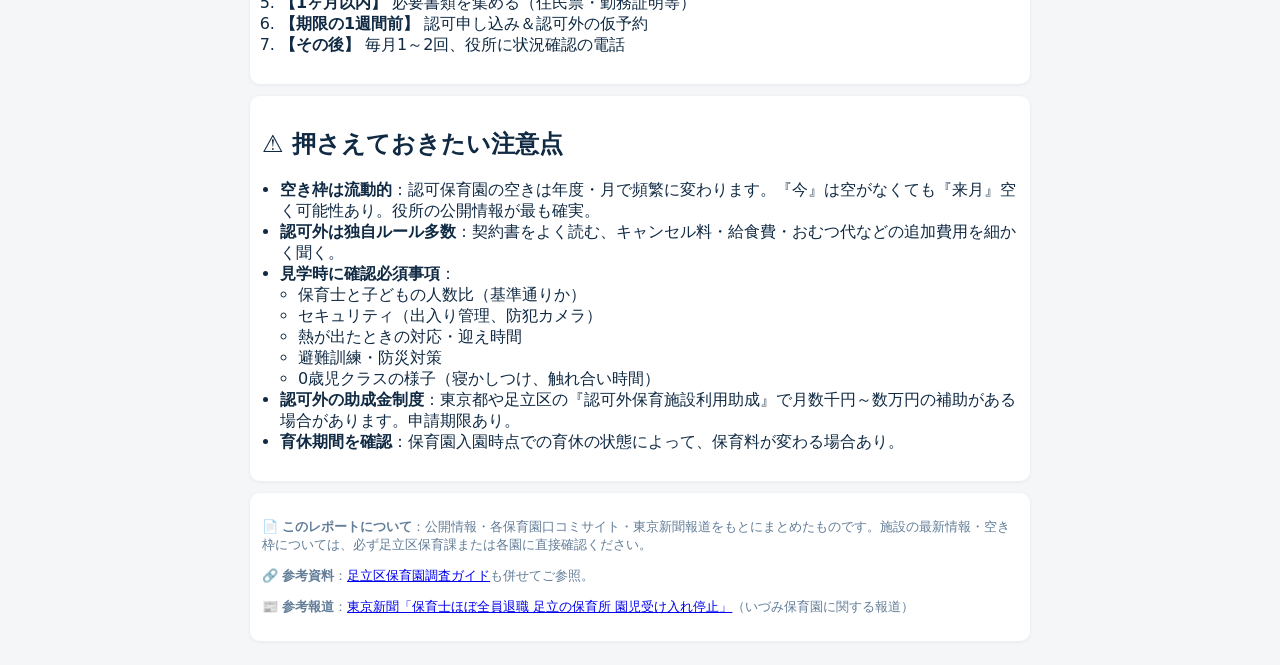
==== commit 3d7f90be: "Update vacancy data for 2026-03-20 - ちゃいれっく西新井駅前: 全クラス満員に更新（公式サイト2026/2/1確認） - 空き枠データ更新日を2026年3月20日に" ====
--- a/childcare-report/adachi_nishiarai_childcare_report.html
+++ b/childcare-report/adachi_nishiarai_childcare_report.html
@@ -7,7 +7,40 @@
 <link rel="stylesheet" href="report.css">
 </head>
 <body>
+
+<!-- 左ペインナビ（デスクトップ 980px以上） -->
+<nav class="toc-nav" id="tocNav">
+  <p class="toc-nav-title">目次</p>
+  <a href="#s-summary">📌 調査概要</a>
+  <a href="#s-howto">🎯 入園HOW-TO</a>
+  <a href="#s-checklist">✅ チェックリスト</a>
+  <a href="#s-map">🗺 地図</a>
+  <a href="#s-list">🏫 保育園一覧</a>
+  <a href="#s-ranking">🏆 評価軸</a>
+  <div class="toc-nav-sep"></div>
+  <a href="#s-kigyou">🏢 企業型保育園</a>
+  <a href="#s-templates">📞 連絡テンプレ</a>
+  <a href="#s-memo">🔍 調査メモ</a>
+  <a href="#s-strategy">📅 スケジュール</a>
+  <a href="#s-extras">⚠️ 注意点</a>
+</nav>
+
 <main class="container">
+
+<!-- 吸着トップバー（タブレット・スマホ） -->
+<nav class="toc-topbar" id="tocTopbar">
+  <a href="#s-summary">📌概要</a>
+  <a href="#s-howto">🎯HOW-TO</a>
+  <a href="#s-checklist">✅チェック</a>
+  <a href="#s-map">🗺地図</a>
+  <a href="#s-list">🏫一覧</a>
+  <a href="#s-ranking">🏆評価軸</a>
+  <a href="#s-kigyou">🏢企業型</a>
+  <a href="#s-templates">📞テンプレ</a>
+  <a href="#s-memo">🔍メモ</a>
+  <a href="#s-strategy">📅スケジュール</a>
+  <a href="#s-extras">⚠️注意点</a>
+</nav>
   <header>
     <h1>足立区・西新井駅周辺<br>保育園まとめレポート</h1>
     <!-- ここに Gemini 生成イメージを挿入 -->
@@ -25,17 +58,17 @@
     </div>
   </header>
 
-  <section class="summary card">
+  <section class="summary card" id="s-summary">
     <h2>📌 調査概要</h2>
     <ul>
       <li><strong>対象範囲</strong>：西新井駅から徒歩15分圏内</li>
       <li><strong>対象施設</strong>：認可保育園、認証保育所、認可外保育園、企業内保育など全種</li>
       <li><strong>調査項目</strong>：基本情報（住所・電話・定員）、申込状況、空き枠、保育方針、料金、ユーザー評価</li>
-      <li><strong>情報時点</strong>：2026年3月1日（公開情報ベース）</li>
+      <li><strong>情報時点</strong>：2026年3月8日（空き枠は3月1日付・口コミ/評判は2026年3月最新情報に更新）</li>
     </ul>
   </section>
 
-  <section class="howto card">
+  <section class="howto card" id="s-howto">
     <h2>🎯 今から0歳児を入れるためのHOW‑TO（実戦戦略）</h2>
     <ol>
       <li><strong>【第1歩】役所に電話・窓口確認</strong><br>
@@ -55,7 +88,7 @@
     </ol>
   </section>
 
-  <section class="checklist card">
+  <section class="checklist card" id="s-checklist">
     <h2>✅ やることチェックリスト（すぐ実行可能）</h2>
     <ul>
       <li>☐ 足立区保育課に電話 → 電話番号をメモして最新情報確認</li>
@@ -68,7 +101,7 @@
     </ul>
   </section>
 
-  <section class="map card">
+  <section class="map card" id="s-map">
     <h2>地図（イメージ）</h2>
     <div class="map-viz">
       <!-- 実地図（外部の地図生成ページへリンク） -->
@@ -78,17 +111,54 @@
     </div>
   </section>
 
-  <section class="list card">
+  <section class="list card" id="s-list">
     <h2>保育園一覧（おすすめ順）</h2>
-    <p class="muted">※以下は西新井駅周辺の認可・認可外保育園の公開情報をまとめたものです。</p>
-    <div id="nursery-list-dynamic">
-      <!-- nursery_data.js により動的に填充 -->
-      <p>読み込み中...</p>
-    </div>
-    <p class="note">情報は2026年3月時点の公開データ。最新の申込状況は足立区保育課に直接確認ください。</p>
-  </section>
-
-  <section class="ranking card">
+    <p class="muted">総合スコア順（ユーザー評価45%・駅距離25%・施設の新しさ15%・保育時間10%・特徴数5%）。並び替え・絞り込みで自分の条件に最適な順に変更できます。</p>
+
+    <!-- フィルタ・並び替えバー -->
+    <div class="list-controls">
+      <div class="ctrl-group">
+        <label for="sortKey">並び替え：</label>
+        <select id="sortKey">
+          <option value="score">🏆 総合スコア</option>
+          <option value="reviews">⭐ ユーザー評価</option>
+          <option value="distance">📍 駅からの距離</option>
+          <option value="newness">🏗️ 施設の新しさ</option>
+          <option value="hours">⏰ 保育時間（長順）</option>
+          <option value="features">✨ 特徴数</option>
+        </select>
+      </div>
+      <div class="ctrl-group">
+        <label for="filterType">種別：</label>
+        <select id="filterType">
+          <option value="">全て</option>
+          <option value="ninka">認可・公設民営・区立</option>
+          <option value="kigyou">企業型・認可外</option>
+        </select>
+      </div>
+      <div class="ctrl-group">
+        <label for="filterAge">空き年齢：</label>
+        <select id="filterAge">
+          <option value="">全て</option>
+          <option value="0">0歳</option>
+          <option value="1">1歳</option>
+          <option value="2">2歳</option>
+          <option value="3">3歳</option>
+          <option value="4">4歳</option>
+          <option value="5">5歳</option>
+        </select>
+      </div>
+      <div class="ctrl-group">
+        <input type="search" id="searchInput" placeholder="🔍 園名検索...">
+      </div>
+      <span class="result-count" id="resultCount"></span>
+    </div>
+
+    <div id="nursery-list-dynamic"><p class="muted">読み込み中...</p></div>
+    <p class="note" style="font-size:11px;color:#8a9bae;margin-top:8px">情報は2026年3月時点の公開データ。最新の申込状況は足立区保育課に直接確認ください。</p>
+  </section>
+
+  <section class="ranking card" id="s-ranking">
     <h2>おすすめランキング（評価軸）</h2>
     <p>ランキング出力は保育園一覧セクションに統合しました。以下の評価軸で順位付けされています：</p>
     <ul>
@@ -100,7 +170,62 @@
     </ul>
   </section>
 
-  <section class="templates card">
+  <section class="card" id="s-kigyou">
+    <h2>🏢 企業主導型・認可外保育園（西新井エリア）</h2>
+    <p class="muted">認可に入れなかった場合の「つなぎ」や戦略的な第一選択として重要。随時入所可能な場合が多い。</p>
+
+    <div class="kigyogata-card">
+      <h3>こころとうたう保育園</h3>
+      <span class="badge badge-kigyou">企業主導型</span>
+      <p class="meta"><strong>住所：</strong>西新井本町5丁目7番14号 E.M.Sビル1F　｜　<strong>電話：</strong>03-6806-4810</p>
+      <p class="meta"><strong>運営：</strong>株式会社エデュリー　｜　<strong>アクセス：</strong>西新井駅 徒歩10分</p>
+      <p><strong>定員：</strong>12名（0歳3名・1〜2歳6名・3歳2名・4〜5歳1名）</p>
+      <p><strong>保育時間：</strong>7:00〜20:00　休園：日曜・祝日・年末年始</p>
+      <p><strong>給食：</strong>全て自園調理</p>
+      <p><strong>特徴：</strong>「ほめる」より「気づく」保育で主体性を育む。<strong>稲作体験など本物体験</strong>を通じた好奇心育成。クリエイティブタイムで創造性発揮。デジタル連絡帳アプリ対応。<strong>医療従事者向け夜間・休日保育</strong>あり（要相談）。午睡チェックは5〜10分おき。小規模12名ならではの超手厚い個別対応が最大の強み。</p>
+      <p><strong>保育方針：</strong>子どものモノサシを大切に、長所を伸ばす。「嬉しい時はうたをうたう。みんなでうたえばもっとしあわせ」をコンセプトに感受性・思いやりを育む。</p>
+      <div class="pros-cons">
+        <div class="pros"><strong>✅ おすすめポイント</strong><br>定員12名の超小規模で一人ひとりに手厚い<br>稲作・本物体験重視の独自保育<br>自園調理・アプリ連絡帳完備<br>医療従事者の夜間対応あり（要確認）<br>認可に入れなかった際の有力つなぎ先</div>
+        <div class="cons"><strong>⚠️ 注意点</strong><br>定員12名のため一度埋まると入りにくい<br>企業主導型のため料金は認可より高め<br>日曜・祝日は休園<br>口コミ情報がまだ少ない</div>
+      </div>
+      <p class="meta" style="margin-top:6px">🔗 <a href="https://edulead.jp/hoikuen/kokorotoutau/" target="_blank" rel="noopener">公式サイト（エデュリー）</a></p>
+    </div>
+
+    <div class="kigyogata-card">
+      <h3>すまいる・オンパミード 西新井駅前保育園</h3>
+      <span class="badge badge-ninkaigai">認可外（企業主導型に準ずる）</span>
+      <p class="meta"><strong>住所：</strong>西新井栄町2丁目3番3号 さくら参道ビル5F　｜　<strong>電話：</strong>03-6806-3548</p>
+      <p class="meta"><strong>開園：</strong>2017年5月　｜　<strong>アクセス：</strong>西新井駅 徒歩2〜3分</p>
+      <p><strong>定員：</strong>30名　｜　<strong>対象年齢：</strong>0〜2歳（3歳以降は転園が必要）</p>
+      <p><strong>特徴：</strong>「生きる強さ・創造性を育む・基本的な生活習慣を身に付ける」が基本理念。<strong>ECC幼児教育による英会話レッスン</strong>実施。<strong>らでぃっしゅぼーや（有機・低農薬野菜）</strong>による安全な給食。在園児は室内遊具施設「オンパミード」の無料利用券あり。デジタル連絡帳あり。</p>
+      <p><strong>注意点：</strong>2歳クラスまでしか受け入れないため、3歳の壁（認可への転園）が必須。認可に入るまでの「つなぎ」として戦略的に活用するのが鉄板。</p>
+      <div class="pros-cons">
+        <div class="pros"><strong>✅ おすすめポイント</strong><br>西新井駅から徒歩2〜3分の超駅近<br>ECC英会話レッスンが標準で付く<br>有機野菜給食で安全安心<br>定員30名で比較的入りやすい（随時募集）<br>認可落選時のつなぎとして最優先候補</div>
+        <div class="cons"><strong>⚠️ 注意点</strong><br>0〜2歳のみ。3歳で認可への転園が必須<br>認可外のため保育料は認可より高め<br>園庭なし（屋外活動は近隣公園利用）<br>2歳以降の継続利用不可</div>
+      </div>
+      <p class="meta" style="margin-top:6px">🔗 <a href="https://smile-onpamido.com/preschool/nishiarai/" target="_blank" rel="noopener">公式サイト（すまいるオンパミード）</a></p>
+    </div>
+
+    <div class="kigyogata-card">
+      <h3>すまいる・オンパミード 大師駅前保育園</h3>
+      <span class="badge badge-ninkaigai">認可外（企業主導型に準ずる）</span>
+      <p class="meta"><strong>住所：</strong>西新井1丁目1番11号 ソラーナ清水2F　｜　<strong>開園：</strong>2018年4月</p>
+      <p class="meta"><strong>アクセス：</strong>西新井大師前駅 徒歩すぐ</p>
+      <p><strong>定員：</strong>30名　｜　<strong>対象年齢：</strong>生後6ヶ月〜5歳</p>
+      <p><strong>特徴：</strong>西新井駅前園と同グループ。<strong>0〜5歳まで継続通園可</strong>（西新井駅前園との最大の違い）。英会話（ECC）・有機野菜給食・リトミック・体操あり。</p>
+      <div class="pros-cons">
+        <div class="pros"><strong>✅ おすすめポイント</strong><br>5歳まで継続通園できる（転園不要）<br>英語・体操・リトミック充実<br>西新井大師前駅すぐの好立地<br>同グループ兄弟姉妹割引の可能性あり</div>
+        <div class="cons"><strong>⚠️ 注意点</strong><br>認可外のため保育料は高め<br>西新井駅からは距離あり（西新井大師前駅利用推奨）</div>
+      </div>
+    </div>
+
+    <p class="muted" style="margin-top:8px;font-size:12px">
+      ※足立区が公開している「企業主導型保育施設一覧」も参照：
+      <a href="https://www.city.adachi.tokyo.jp/documents/54283/080115_kigyou-itirann.pdf" target="_blank" rel="noopener">足立区 企業主導型保育施設一覧PDF</a>
+    </p>
+  </section>
+
+  <section class="templates card" id="s-templates">
     <h2>📞 すぐ使える連絡テンプレ</h2>
     
     <h3>【見学予約の電話文例】</h3>
@@ -120,38 +245,38 @@
     <p class="template-box">「育休から×月×日の復帰に向けて、保育園の申し込みを進めています。勤務証明書の発行をお願いしたいのですが、可能でしょうか？期限は×月×日までで大丈夫です」</p>
   </section>
 
-  <section class="memo card">
+  <section class="memo card" id="s-memo">
     <h2>🔍 西新井調査メモ</h2>
     <p>以下は現地見学した5園＋追加コメントをもとにしたメモ。分類は「認可」「認可外」「企業型」「区立」「公設民営」などを併記。</p>
 
     <h3>🚩 個別レビュー要約</h3>
     <dl>
-      <dt>たんぽぽ保育所西新井南園（認可私立）</dt>
-      <dd>バランス良・看護師常駐・体育・英語毎週・手ぶら登園可。距離4分。暫定1位（95点評価）。</dd>
-
-      <dt>ちゃいれっく西新井駅前（認可私立）</dt>
-      <dd>安心感抜群。給食調理室公開、屋上広い、看護師常駐。駅前・朝7:00～20:00。優等生的な第一希望候補。</dd>
-
-      <dt>きらきら保育園（認可私立）</dt>
-      <dd>徒歩1～3分。アプリ連絡帳・おむつサブスクあり。特別な感動はないが堅実。Bプラン的。</dd>
-
-      <dt>ミアヘルサ保育園ひびき西新井園（認可私立）</dt>
-      <dd>先生の雰囲気良好。広い敷地、階段なし、劇団四季など体験型。徒歩15分で距離が課題。</dd>
+      <dt>たんぽぽ保育所西新井南園（認可私立）★4.3</dt>
+      <dd>2020年4月開園の新しい認可保育園。<strong>農園体験が充実</strong>（園バスで農園へ・種まきから収穫まで）、ウッドデッキ付き園庭あり。スマホアプリで連絡帳対応で保護者負担少。<strong>先生の子どもも通うほど職場環境が良好</strong>と評判。「ありがとう・ごめんなさい・いっしょにね」を言える子を育てる保育方針。西新井エリア総合1位推奨。</dd>
+
+      <dt>ちゃいれっく西新井駅前（認可私立）★4.2</dt>
+      <dd>2020年4月開園。<strong>西新井駅西口から徒歩約1分</strong>の超駅近。新築園舎で清潔感が高く、<strong>広い屋上テラス</strong>で外遊び充実。食育（季節の野菜栽培・食事提供）に力を入れており、子どもの五感を育てる。朝7:00〜20:00対応でフルタイム共働きに最適。</dd>
+
+      <dt>西新井きらきら（認可私立）★4.3</dt>
+      <dd>西新井駅から徒歩5分圏内の駅近。<strong>英語・体操・臨床美術の3本柱</strong>でバランス良く教育。少人数クラスで先生が一人ひとりをよく見てくれると保護者から高評価。先生と保護者の距離が近く気軽に相談できる雰囲気。分園との連携で柔軟な対応も可能。</dd>
+
+      <dt>ミアヘルサ保育園ひびき西新井（認可私立）★4.2</dt>
+      <dd>独自プログラム<strong>「ミッケルアート」</strong>（民営保育園への導入は当園が初・2019年）でアートを通して自ら考える力と自己肯定感を育む。縦割り保育・見守る保育を実践。少人数で先生同士の雰囲気が良いと職員口コミでも高評価。ミアヘルサグループの安定した組織運営が強み。<em>西新井駅から徒歩15分が課題（梅島駅利用が便利）。</em></dd>
 
       <dt>スマイルオンパミード（企業型認可外）</dt>
-      <dd>近さと空きが魅力。2歳まで。紙連絡帳・園庭なし。保険的戦略園。</dd>
-
-      <dt>いづみ（認可私立）</dt>
-      <dd>元1位だったが「職員一斉退職」ニュースで信頼度低下。順位を下げるべき。</dd>
+      <dd>近さと空きが魅力。2歳まで。紙連絡帳・園庭なし。認可入所までの保険的戦略園として有効。</dd>
+
+      <dt>いづみ（認可私立）★3.2 ⚠️要注意</dt>
+      <dd><strong>2022年3月末、保育士ほぼ全員が退職し運営を一時停止</strong>（園児53名全員が他園に転園）。業務過多・園長との不和が原因と足立区の調査で報告、東京新聞が報道（2022年4月）。その後体制を再建し現在は運営継続中だが、<strong>見学・面談で運営体制・職員定着率を必ず確認することを強く推奨</strong>。駅近の立地は魅力だが、慎重な判断を。</dd>
     </dl>
 
-    <h3>📋 独自ランキング（見学ベース）</h3>
+    <h3>📋 独自ランキング（見学ベース・2026年3月更新）</h3>
     <ol>
-      <li>たんぽぽ保育所西新井南園（認可私立）</li>
-      <li>ちゃいれっく西新井駅前（認可私立）</li>
-      <li>足立ひまわり（認可私立）</li>
-      <li>いづみ（認可私立）※職員大量退職で注意</li>
-      <li>西新井きらきら（認可私立）</li>
+      <li>たんぽぽ保育所西新井南園（認可私立）★4.3 ― 農園・新施設・アプリ・職場環境◎</li>
+      <li>ちゃいれっく西新井駅前（認可私立）★4.2 ― 超駅近・新築・屋上・食育</li>
+      <li>足立ひまわり（認可私立）― 駅近・定員多め</li>
+      <li>いづみ（認可私立）★3.2 ⚠️ ― 2022年保育士ほぼ全員退職・運営停止の経緯あり。体制要確認</li>
+      <li>西新井きらきら（認可私立）★4.3 ― 英語・体操・臨床美術・少人数</li>
       <li>中部ひまわり（認可私立）</li>
       <li>梅田（区立）</li>
       <li>親隣館（認可私立）</li>
@@ -183,7 +308,7 @@
         <tr>
           <td><strong>西新井栄町</strong></td>
           <td>駅至近。小～中規模混在。0歳受け入れ多数。</td>
-          <td>いづみ(4位)・足立ひまわり(3位)・西新井きらきら(5位)</td>
+          <td>足立ひまわり(3位)・西新井きらきら(5位)・いづみ(4位)⚠️</td>
           <td>高い ⚠️</td>
         </tr>
         <tr>
@@ -225,17 +350,16 @@
       </li>
       <li><strong>【通勤利便性重視】</strong>
         <ul>
-          <li>第一希望：ちゃいれっく西新井駅前</li>
-          <li>第二希望：いづみ（ただし職員退職ニュース有り）</li>
-          <li>第三希望：きらきら保育園</li>
+          <li>第一希望：ちゃいれっく西新井駅前（駅徒歩1分・朝7:00〜20:00）</li>
+          <li>第二希望：西新井きらきら（駅徒歩5分・英語体操臨床美術）</li>
+          <li>第三希望：足立ひまわり（駅徒歩5分・定員多め）</li>
+          <li>※いづみは2022年の保育士集団退職問題があるため、見学で現体制を必ず確認してから判断</li>
         </ul>
       </li>
     </ul>
 
   </section>
-  <section class="strategy card">
-    <h2>📅 実行タイムスケジュール（目安）</h2>
-  <section class="strategy card">
+  <section class="strategy card" id="s-strategy">
     <h2>📅 実行タイムスケジュール（目安）</h2>
     <ol>
       <li><strong>【今週～来週】</strong> 足立区保育課に電話 → 空き状況・期限確認・資料請求</li>
@@ -248,7 +372,7 @@
     </ol>
   </section>
 
-  <section class="extras card">
+  <section class="extras card" id="s-extras">
     <h2>⚠️ 押さえておきたい注意点</h2>
     <ul>
       <li><strong>空き枠は流動的</strong>：認可保育園の空きは年度・月で頻繁に変わります。『今』は空がなくても『来月』空く可能性あり。役所の公開情報が最も確実。</li>
@@ -268,13 +392,222 @@
   </section>
 
   <footer class="card small">
-    <p class="muted">📄 <strong>このレポートについて</strong>：公開情報と一般的なアドバイスをまとめたものです。施設の最新情報・空き枠については、必ず足立区保育課または各園に直接確認ください。</p>
+    <p class="muted">📄 <strong>このレポートについて</strong>：公開情報・各保育園口コミサイト・東京新聞報道をもとにまとめたものです。施設の最新情報・空き枠については、必ず足立区保育課または各園に直接確認ください。</p>
     <p class="muted">🔗 <strong>参考資料</strong>：<a href="childcare_research_guide.txt" download>足立区保育園調査ガイド</a>も併せてご参照。</p>
+    <p class="muted">📰 <strong>参考報道</strong>：<a href="https://www.tokyo-np.co.jp/article/172961" target="_blank" rel="noopener">東京新聞「保育士ほぼ全員退職 足立の保育所 園児受け入れ停止」</a>（いづみ保育園に関する報道）</p>
   </footer>
 </main>
 <script src="nursery_data.js"></script>
 <script>
+// ════════════════════════════════════════
+//  印刷ボタン
+// ════════════════════════════════════════
 document.getElementById('printBtn').addEventListener('click', ()=>{window.print();});
+
+// ════════════════════════════════════════
+//  ユーティリティ
+// ════════════════════════════════════════
+function fmtHour(h) {
+  const hh = Math.floor(h);
+  const mm = Math.round((h - hh) * 60);
+  return `${hh}:${String(mm).padStart(2,'0')}`;
+}
+
+function computeScore(n) {
+  const r = (n.reviews  || 0) / 5 * 45;
+  const d = Math.max(0, (20 - (n.distanceMin  || 20)) / 20) * 25;
+  const y = Math.max(0, ((n.established || 1990) - 1990) / 34) * 15;
+  const h = ((n.closeHour || 18.5) - (n.openHour || 7.5)) / 13 * 10;
+  const f = Math.min((n.features || []).length, 5) / 5 * 5;
+  return Math.round((r + d + y + h + f) * 10) / 10;
+}
+
+// ageSlots "0歳：0名・1歳：3名..." → {0:0, 1:3, ...}
+function parseSlots(str) {
+  if (!str || str === '不明' || str === '要確認') return null;
+  const result = {};
+  for (const m of str.matchAll(/(\d+)歳[：:]\s*(\d+)名/g))
+    result[+m[1]] = +m[2];
+  return Object.keys(result).length ? result : null;
+}
+
+// 種別バッジの色
+const typeColor = {
+  '区立':       '#2563eb',
+  '公設民営':   '#0891b2',
+  '認可私立':   '#7c3aed',
+  '企業主導型': '#6c63ff',
+  '認可外保育園': '#e9762b',
+};
+
+const medals = ['🥇','🥈','🥉'];
+
+// ════════════════════════════════════════
+//  1枚のカードを生成
+// ════════════════════════════════════════
+function buildCard(n, displayRank, activeSortKey) {
+  const score = computeScore(n);
+  const medal = displayRank <= 3
+    ? `<span style="font-size:22px;line-height:1">${medals[displayRank-1]}</span>`
+    : `<span style="font-size:15px;font-weight:bold;color:#627d98">${displayRank}位</span>`;
+
+  const cls   = typeColor[n.classification] || '#627d98';
+  const stars = '★'.repeat(Math.floor(n.reviews||0)) + '☆'.repeat(5-Math.floor(n.reviews||0));
+  const hoursStr = (n.openHour != null && n.closeHour != null)
+    ? `${fmtHour(n.openHour)}〜${fmtHour(n.closeHour)}`
+    : (n.hours || '要確認');
+
+  // 並び替えキーをハイライト
+  const hl = (label, key) => activeSortKey === key
+    ? `<strong style="color:#0b3d91;background:#dbeafe;padding:0 2px;border-radius:2px">${label}</strong>`
+    : label;
+
+  const featureTags = (n.features||[]).map(f =>
+    `<span class="feature-tag">${f}</span>`).join('');
+
+  const ageSlotHtml = n.ageSlots && n.ageSlots !== '不明' && n.ageSlots !== '要確認'
+    ? `<p style="font-size:12px;margin:4px 0"><strong>👶 年齢別空き：</strong>${n.ageSlots}</p>` : '';
+
+  const warningHtml = (n.classification === '⚠️要注意事例あり' || (n.features||[]).includes('⚠️要注意事例あり'))
+    ? `<div class="warn-box">⚠️ <strong>要注意：</strong>2022年3月末に保育士ほぼ全員が退職・運営停止の経緯あり。見学時に運営体制を必ず確認してください。</div>` : '';
+
+  const prosHtml = (n.pros||[]).map(p=>`<li>${p}</li>`).join('');
+  const consHtml = (n.cons||[]).map(c=>`<li>${c}</li>`).join('');
+
+  const refLinks = [];
+  if (n.refUrl) refLinks.push(
+    `<a class="ref-btn ref-btn-detail" href="${n.refUrl}" target="_blank" rel="noopener">🔗 詳細・口コミページ</a>`);
+  if (n.phone) refLinks.push(
+    `<a class="ref-btn ref-btn-tel" href="tel:${n.phone}">📞 ${n.phone}</a>`);
+
+  return `
+<article class="facility">
+  <div style="display:flex;align-items:flex-start;gap:10px">
+    <div style="min-width:38px;text-align:center;padding-top:2px">${medal}</div>
+    <div style="flex:1;min-width:0">
+      <div style="display:flex;align-items:center;gap:6px;flex-wrap:wrap;margin-bottom:5px">
+        <span class="type-badge" style="background:${cls}">${n.classification||n.type}</span>
+        <span class="score-pill">総合 ${score}/100</span>
+      </div>
+      <h3 style="margin:0 0 5px;color:#0b3d91;font-size:15px">${n.name}</h3>
+      <div style="font-size:12px;color:#334e68;display:flex;flex-wrap:wrap;gap:10px;margin-bottom:5px">
+        <span>${hl(`⭐ ${stars} ${n.reviews}点`, 'reviews')}</span>
+        <span>${hl(`📍 西新井駅 徒歩${n.distanceMin != null ? n.distanceMin+'分' : '?分'}`, 'distance')}</span>
+        <span>${hl(`🏗️ ${n.established ? n.established+'年開園' : '開園年不明'}`, 'newness')}</span>
+        <span>${hl(`⏰ ${hoursStr}`, 'hours')}</span>
+      </div>
+      <div style="margin-bottom:6px">${featureTags}</div>
+      ${warningHtml}
+      ${ageSlotHtml}
+      <p style="font-size:12px;color:#334e68;margin:4px 0;line-height:1.6">${n.reviewSum||''}</p>
+      <div class="pros-cons">
+        <div class="pros"><strong>✅ おすすめ</strong>
+          <ul style="margin:4px 0 0;padding-left:14px;font-size:11px;line-height:1.7">${prosHtml}</ul>
+        </div>
+        <div class="cons"><strong>⚠️ 注意点</strong>
+          <ul style="margin:4px 0 0;padding-left:14px;font-size:11px;line-height:1.7">${consHtml}</ul>
+        </div>
+      </div>
+      <p style="font-size:11px;color:#627d98;margin:6px 0 0">
+        📍 ${n.address||''} ｜ 定員 ${n.capacity||'?'}名 ｜ 給食：${n.feeding||'要確認'}
+      </p>
+      <div class="ref-links">${refLinks.join('')}</div>
+    </div>
+  </div>
+</article>`;
+}
+
+// ════════════════════════════════════════
+//  一覧レンダリング（フィルタ・ソート込み）
+// ════════════════════════════════════════
+function renderNurseryList() {
+  const sortKey    = document.getElementById('sortKey').value;
+  const filterType = document.getElementById('filterType').value;
+  const filterAge  = document.getElementById('filterAge').value;
+  const search     = (document.getElementById('searchInput').value || '').trim().toLowerCase();
+  const container  = document.getElementById('nursery-list-dynamic');
+  if (!container) return;
+
+  // ── フィルタ ──
+  let list = (typeof nurseries !== 'undefined' ? nurseries : []).slice();
+
+  if (filterType === 'ninka') {
+    list = list.filter(n => ['区立','公設民営','認可私立'].includes(n.classification));
+  } else if (filterType === 'kigyou') {
+    list = list.filter(n => ['企業主導型','認可外保育園'].includes(n.classification));
+  }
+
+  if (filterAge !== '') {
+    const age = +filterAge;
+    list = list.filter(n => {
+      // 0-2歳のみ対応の認可外（すまいるオンパミード等）
+      if (n.ageSlots && n.ageSlots.includes('3歳以上不可') && age >= 3) return false;
+      const slots = parseSlots(n.ageSlots);
+      if (!slots) return true; // 不明は表示
+      return slots[age] === undefined ? false : slots[age] > 0;
+    });
+  }
+
+  if (search) {
+    list = list.filter(n =>
+      n.name.toLowerCase().includes(search) ||
+      (n.address||'').toLowerCase().includes(search) ||
+      (n.reviewSum||'').toLowerCase().includes(search)
+    );
+  }
+
+  // ── ソート ──
+  list.sort((a, b) => {
+    switch (sortKey) {
+      case 'reviews':  return (b.reviews||0) - (a.reviews||0);
+      case 'distance': return (a.distanceMin||999) - (b.distanceMin||999);
+      case 'newness':  return (b.established||0) - (a.established||0);
+      case 'hours':    return ((b.closeHour||0)-(b.openHour||0)) - ((a.closeHour||0)-(a.openHour||0));
+      case 'features': return (b.features||[]).length - (a.features||[]).length;
+      default:         return computeScore(b) - computeScore(a);
+    }
+  });
+
+  // ── 結果件数 ──
+  const total = (typeof nurseries !== 'undefined' ? nurseries : []).length;
+  document.getElementById('resultCount').textContent =
+    `${list.length} / ${total}件`;
+
+  if (!list.length) {
+    container.innerHTML = '<p class="muted">条件に一致する保育園が見つかりません。</p>';
+    return;
+  }
+
+  container.innerHTML = list.map((n, i) => buildCard(n, i + 1, sortKey)).join('');
+}
+
+// コントロールのイベント
+['sortKey','filterType','filterAge'].forEach(id =>
+  document.getElementById(id).addEventListener('change', renderNurseryList));
+document.getElementById('searchInput').addEventListener('input', renderNurseryList);
+
+// 初期描画
+renderNurseryList();
+
+// ════════════════════════════════════════
+//  ナビ アクティブ表示（IntersectionObserver）
+// ════════════════════════════════════════
+(function(){
+  const allLinks = document.querySelectorAll('.toc-nav a, .toc-topbar a');
+  if (!allLinks.length) return;
+  const observer = new IntersectionObserver(entries => {
+    entries.forEach(e => {
+      if (e.isIntersecting) {
+        allLinks.forEach(a => a.classList.remove('toc-active'));
+        allLinks.forEach(a => {
+          if (a.getAttribute('href') === '#' + e.target.id)
+            a.classList.add('toc-active');
+        });
+      }
+    });
+  }, { rootMargin: '-20% 0px -70% 0px' });
+  document.querySelectorAll('section[id]').forEach(s => observer.observe(s));
+})();
 </script>
 </body>
 </html>
--- a/childcare-report/report.css
+++ b/childcare-report/report.css
@@ -43,6 +43,69 @@
 dt{font-weight:bold;color:#0b3d91;margin-top:6px}
 dd{margin-left:16px;font-size:13px;line-height:1.5}
 @media (max-width:600px){body{padding:8px}.container{padding:0}.pros-cons{grid-template-columns:1fr}.top5-grid{grid-template-columns:1fr}.area-table{font-size:11px}.area-table th,.area-table td{padding:6px}}
-@media print{body{background:#fff} .actions{display:none} .card{box-shadow:none;border:1px solid #ddd} header h1{font-size:18px}}
+@media print{body{background:#fff} .actions{display:none} .card{box-shadow:none;border:1px solid #ddd} header h1{font-size:18px} .toc-nav,.toc-topbar{display:none!important}}
+
+/* ── 左ペインナビ（デスクトップ） ── */
+.toc-nav{position:fixed;left:0;top:50%;transform:translateY(-50%);width:170px;background:#fff;
+  border-radius:0 10px 10px 0;box-shadow:0 2px 12px rgba(16,42,67,.13);padding:10px 0;
+  z-index:200;max-height:88vh;overflow-y:auto}
+.toc-nav-title{font-size:10px;font-weight:bold;color:#8a9bae;text-transform:uppercase;
+  letter-spacing:.5px;padding:4px 12px 2px;margin:0}
+.toc-nav a{display:block;padding:5px 12px 5px 14px;font-size:11.5px;color:#334e68;
+  text-decoration:none;border-left:3px solid transparent;line-height:1.4;transition:all .15s}
+.toc-nav a:hover{background:#f0f4ff;color:#0b3d91;border-left-color:#b0c4e8}
+.toc-nav a.toc-active{background:#f0f4ff;color:#0b3d91;border-left-color:#0b3d91;font-weight:bold}
+.toc-nav-sep{height:1px;background:#e6eef8;margin:6px 10px}
+
+/* ── 吸着トップバー（タブレット・スマホ） ── */
+.toc-topbar{display:none;position:sticky;top:0;background:#0b3d91;z-index:200;
+  padding:5px 8px;overflow-x:auto;white-space:nowrap;
+  margin:-12px -12px 12px;scrollbar-width:none}
+.toc-topbar::-webkit-scrollbar{display:none}
+.toc-topbar a{display:inline-block;color:rgba(255,255,255,.82);font-size:11px;
+  text-decoration:none;padding:3px 8px;border-radius:3px;margin-right:2px;transition:all .15s}
+.toc-topbar a:hover,.toc-topbar a.toc-active{background:rgba(255,255,255,.22);color:#fff}
+
+/* ── 保育園一覧 フィルタ・ソートバー ── */
+.list-controls{background:#f0f4ff;border-radius:8px;padding:10px 12px;margin-bottom:12px;
+  display:flex;flex-wrap:wrap;gap:8px;align-items:center}
+.ctrl-group{display:flex;align-items:center;gap:4px}
+.ctrl-group label{font-size:12px;font-weight:bold;color:#0b3d91;white-space:nowrap}
+.ctrl-group select,.ctrl-group input[type=search]{
+  padding:4px 8px;border:1px solid #b0c4e8;border-radius:4px;
+  font-size:12px;font-family:inherit;background:#fff;color:#102a43;min-width:80px}
+.ctrl-group input[type=search]{min-width:130px}
+.result-count{font-size:11px;color:#627d98;margin-left:auto;white-space:nowrap}
+.score-pill{display:inline-block;background:#e8f0fe;color:#1a56db;font-size:10px;
+  font-weight:bold;padding:2px 7px;border-radius:10px;margin-left:4px}
+.feature-tag{display:inline-block;background:#e8f0fe;color:#1a56db;font-size:10px;
+  padding:1px 6px;border-radius:3px;margin:1px 2px 1px 0}
+.type-badge{display:inline-block;color:#fff;font-size:10px;font-weight:bold;
+  padding:2px 7px;border-radius:3px;margin-right:4px}
+.warn-box{background:#fff5f5;border:1px solid #e53e3e;border-radius:4px;
+  padding:6px 8px;margin:6px 0;font-size:12px;color:#c53030}
+.ref-links{margin-top:8px;display:flex;flex-wrap:wrap;gap:6px}
+.ref-btn{font-size:11px;text-decoration:none;padding:3px 10px;border-radius:4px;
+  border:1px solid;white-space:nowrap}
+.ref-btn-detail{color:#0b3d91;border-color:#b0c4e8}
+.ref-btn-detail:hover{background:#f0f4ff}
+.ref-btn-tel{color:#2f855a;border-color:#9ae6b4}
+.ref-btn-tel:hover{background:#f0fff4}
+@media(max-width:600px){.list-controls{gap:6px}.result-count{margin-left:0}}
+
+/* ── 企業型保育園セクション ── */
+.kigyogata-card{border:1px solid #e0eaff;padding:10px;margin-bottom:10px;border-radius:8px;
+  background:#fafcff}
+.kigyogata-card h3{margin:4px 0 6px;color:#0b3d91;font-size:14px}
+.badge-kigyou{background:#6c63ff;color:#fff}
+.badge-ninkaigai{background:#e9762b;color:#fff}
+
+@media(max-width:980px){
+  .toc-nav{display:none}
+  .toc-topbar{display:block}
+}
+@media(max-width:600px){
+  .toc-topbar{margin:-8px -8px 10px}
+}
 
 
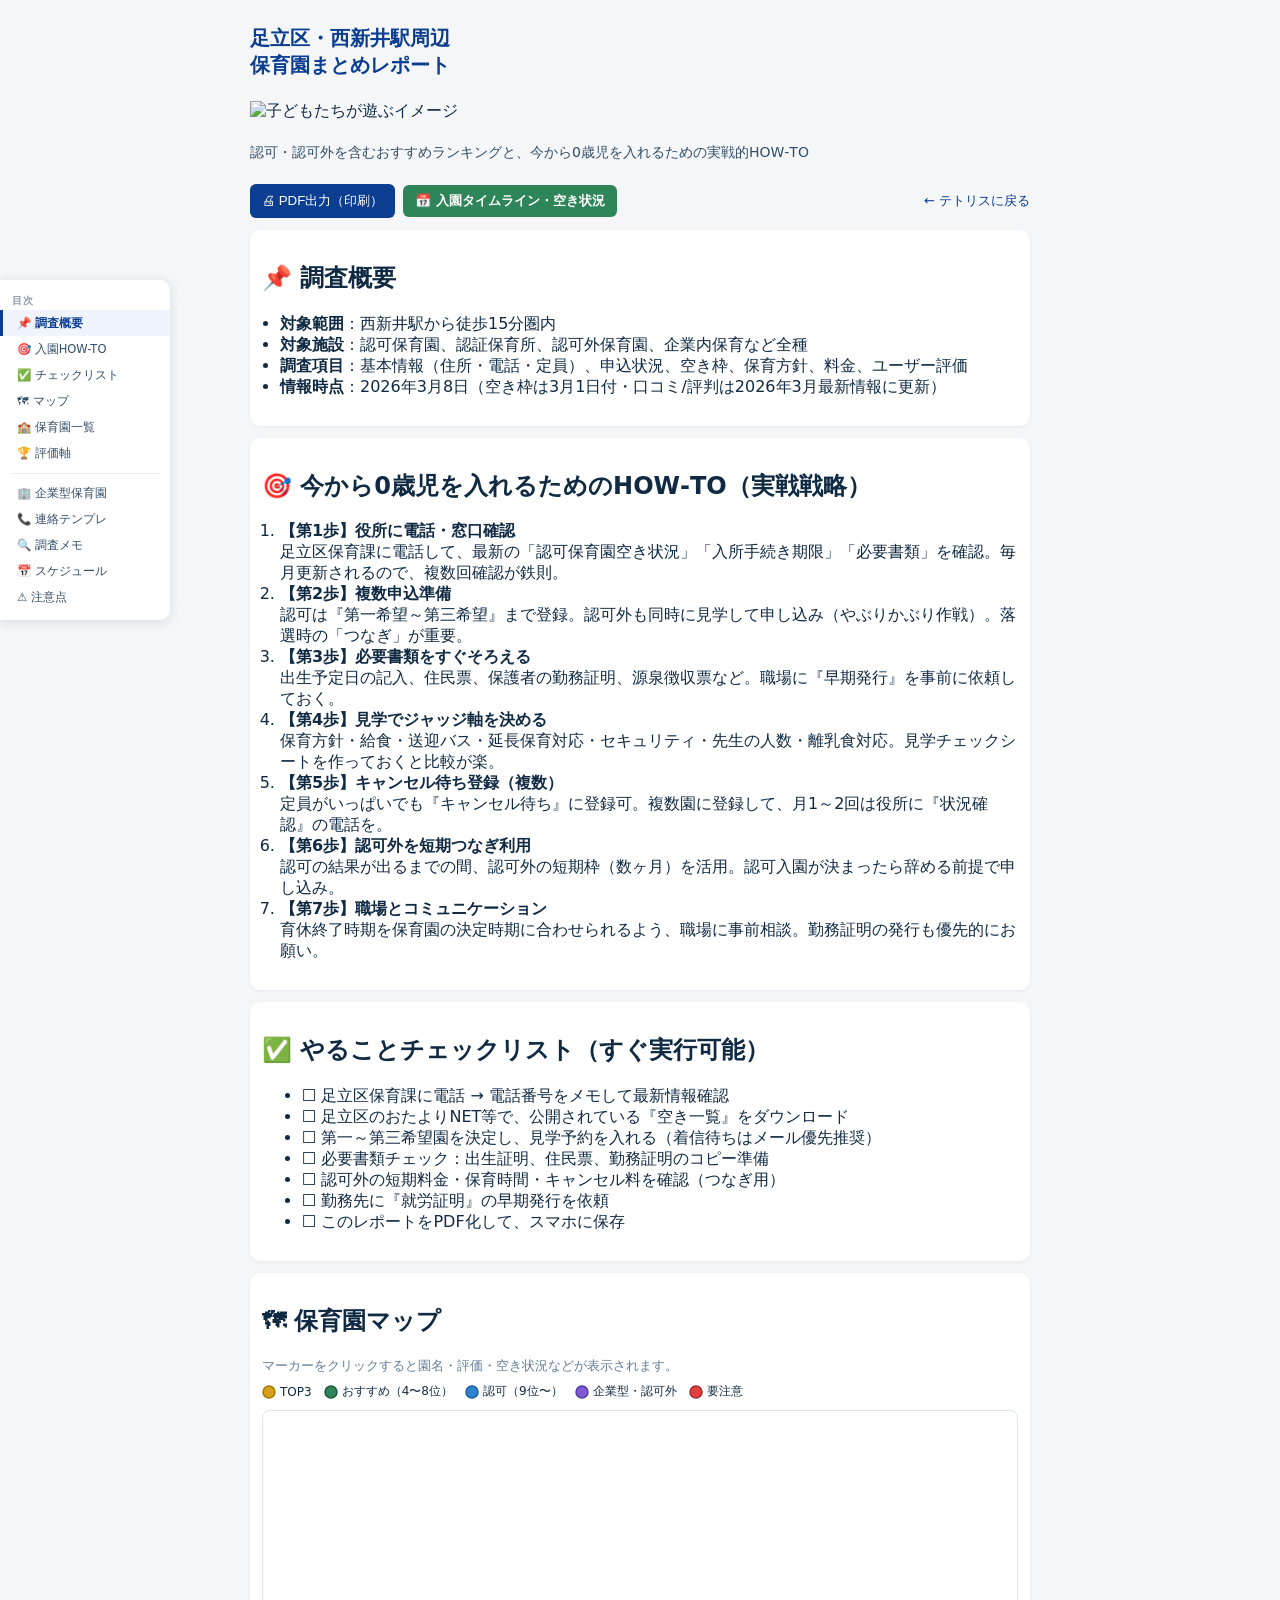
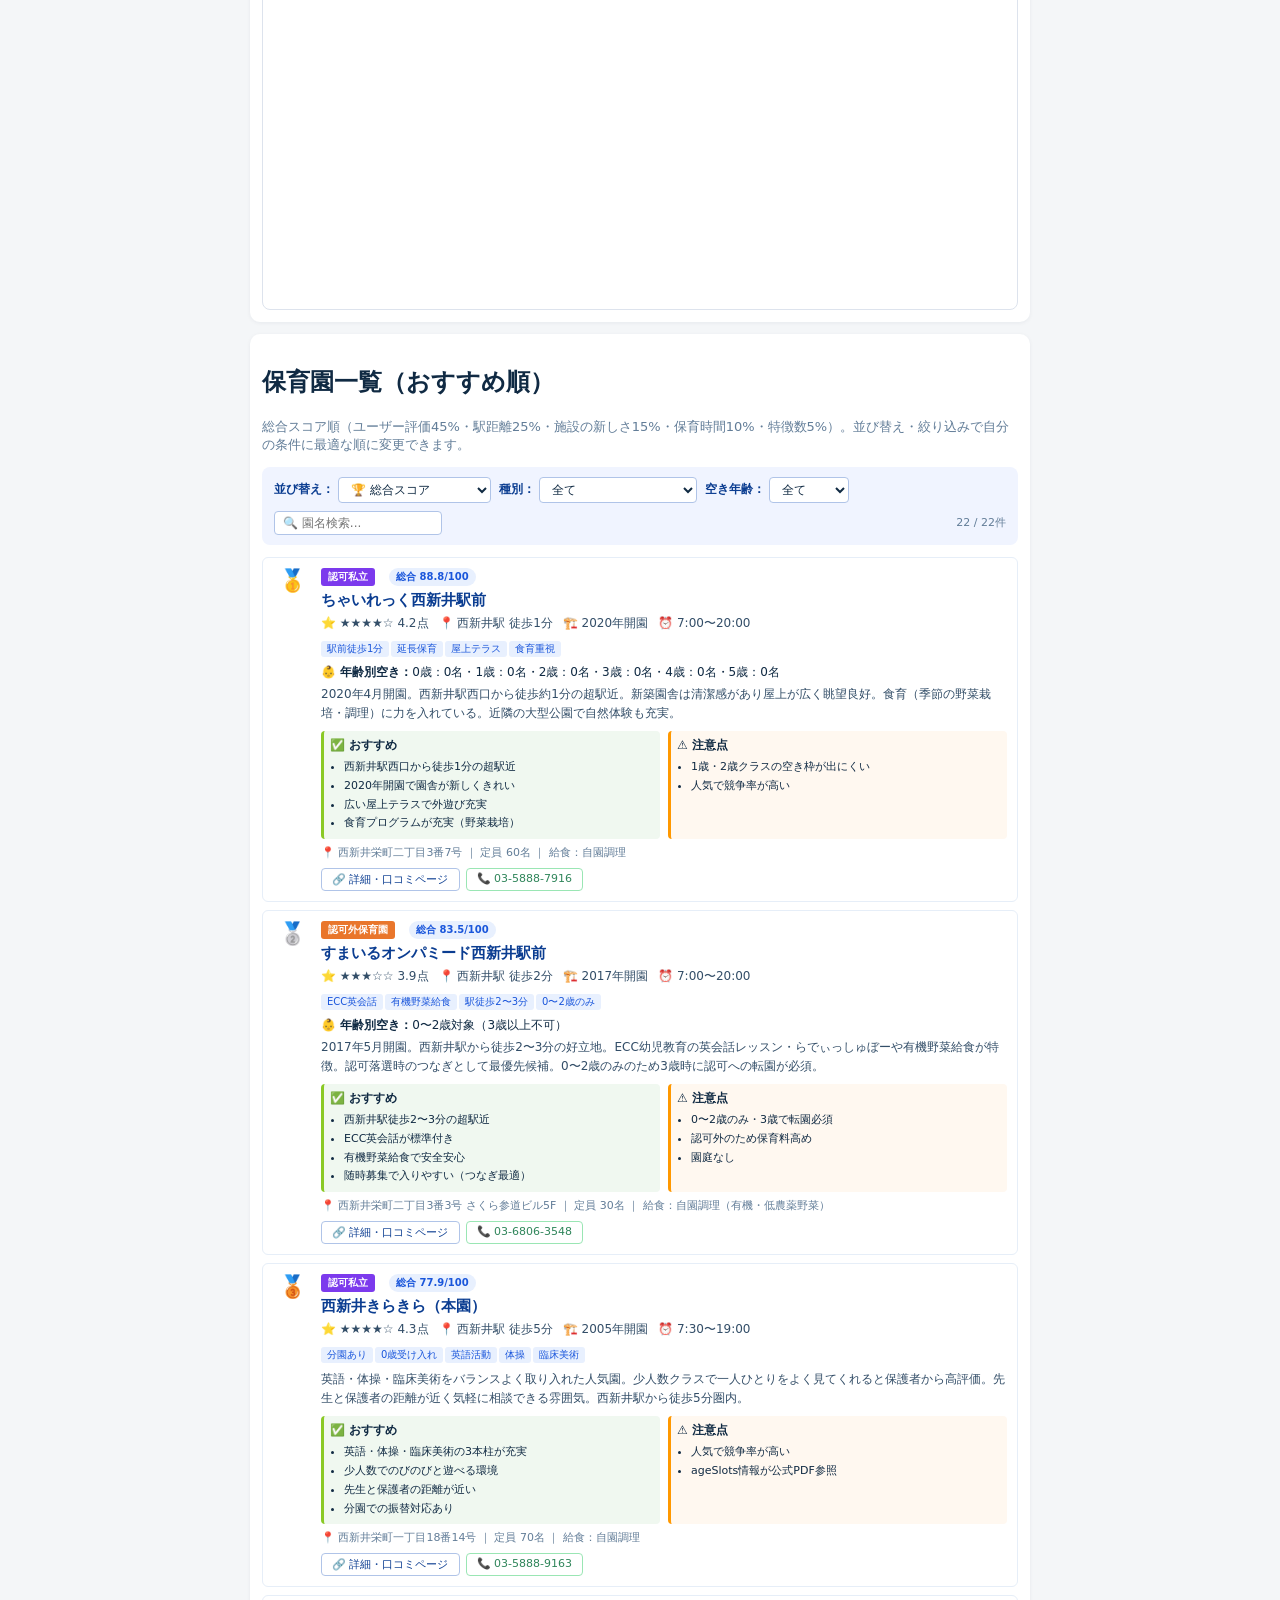
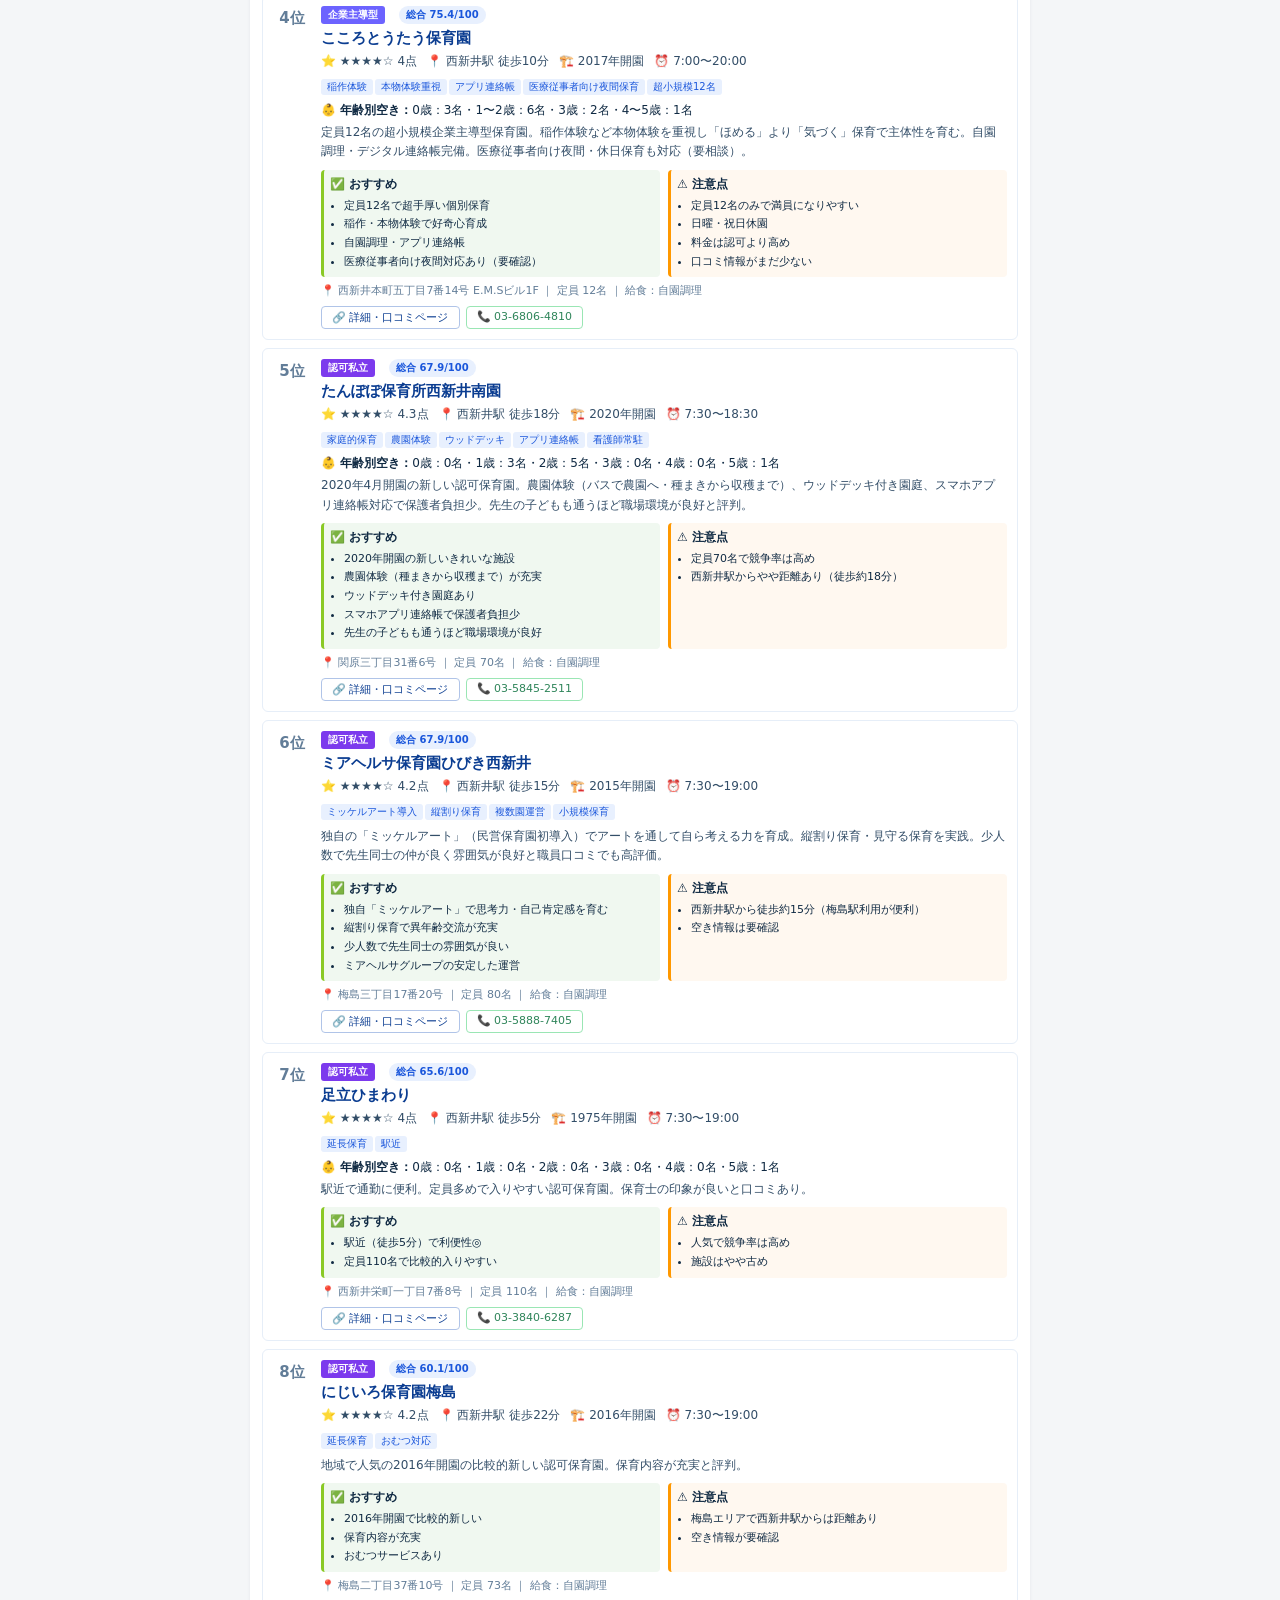
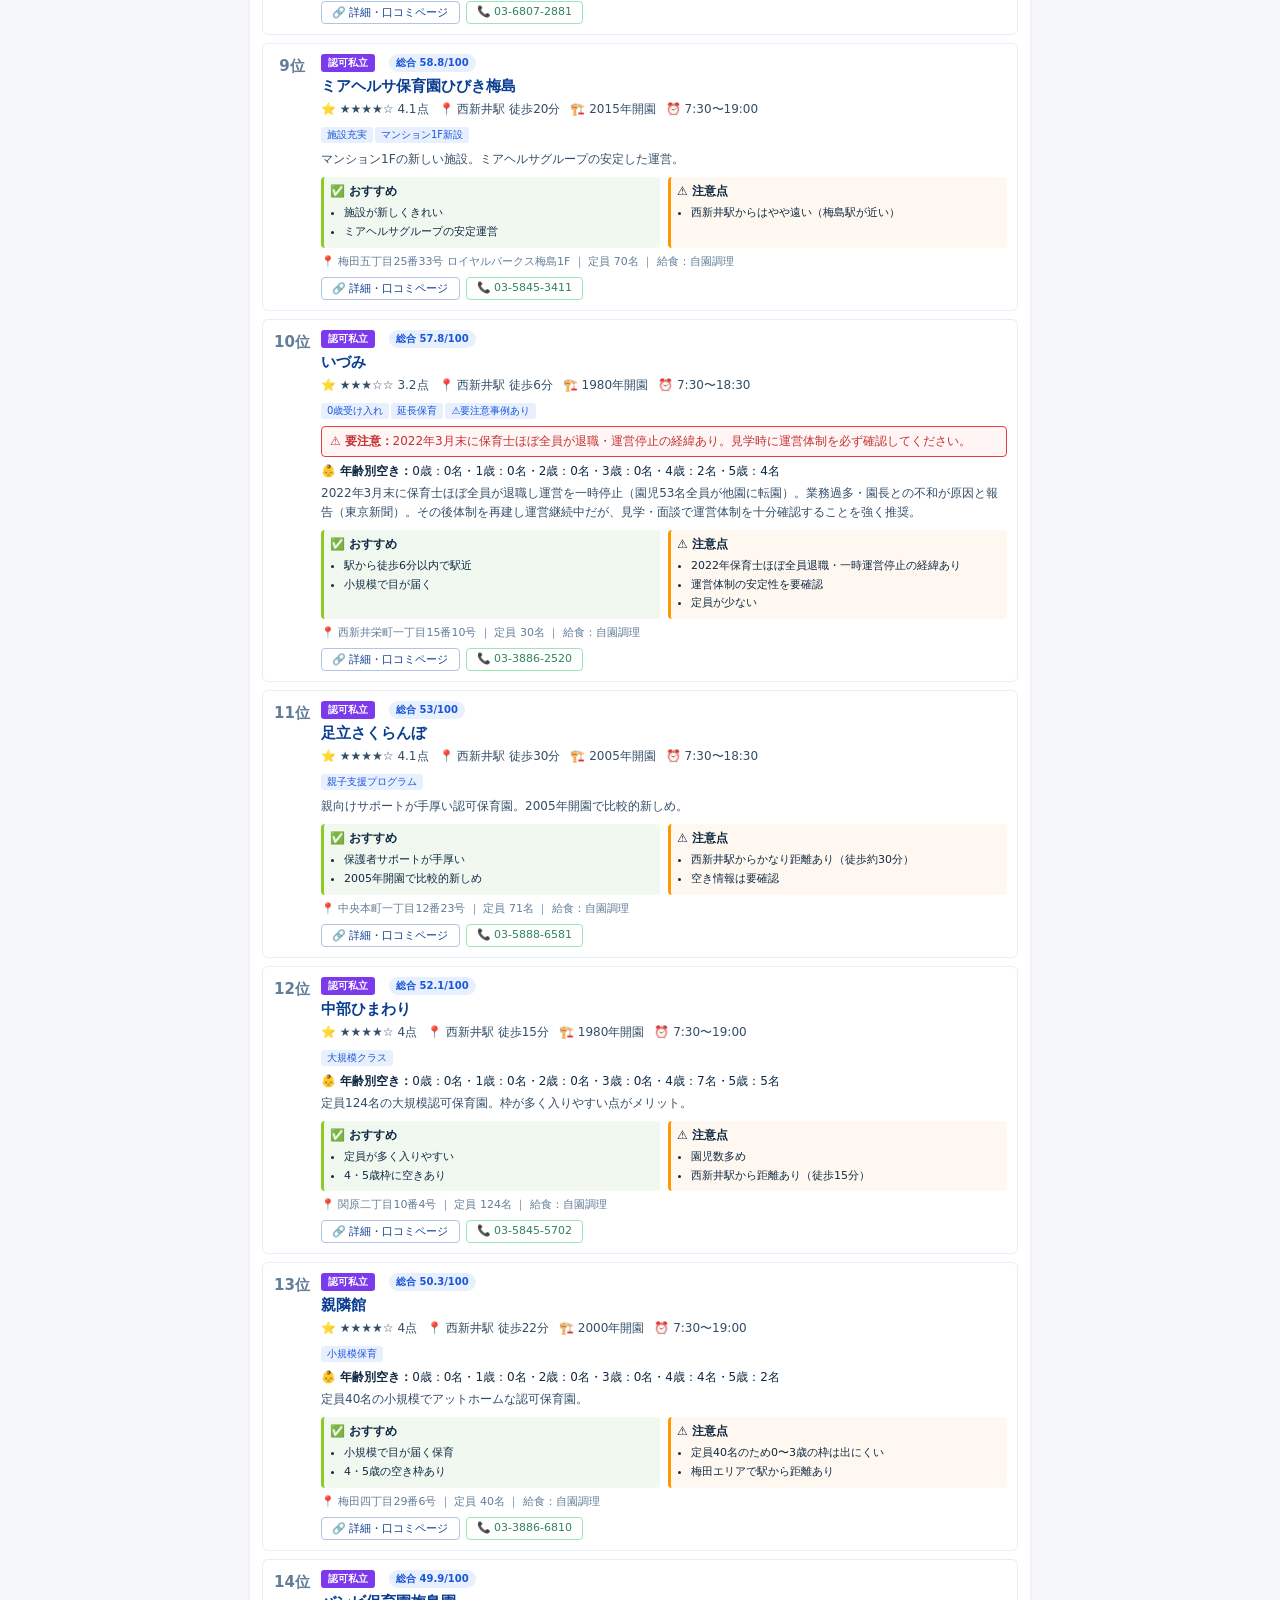
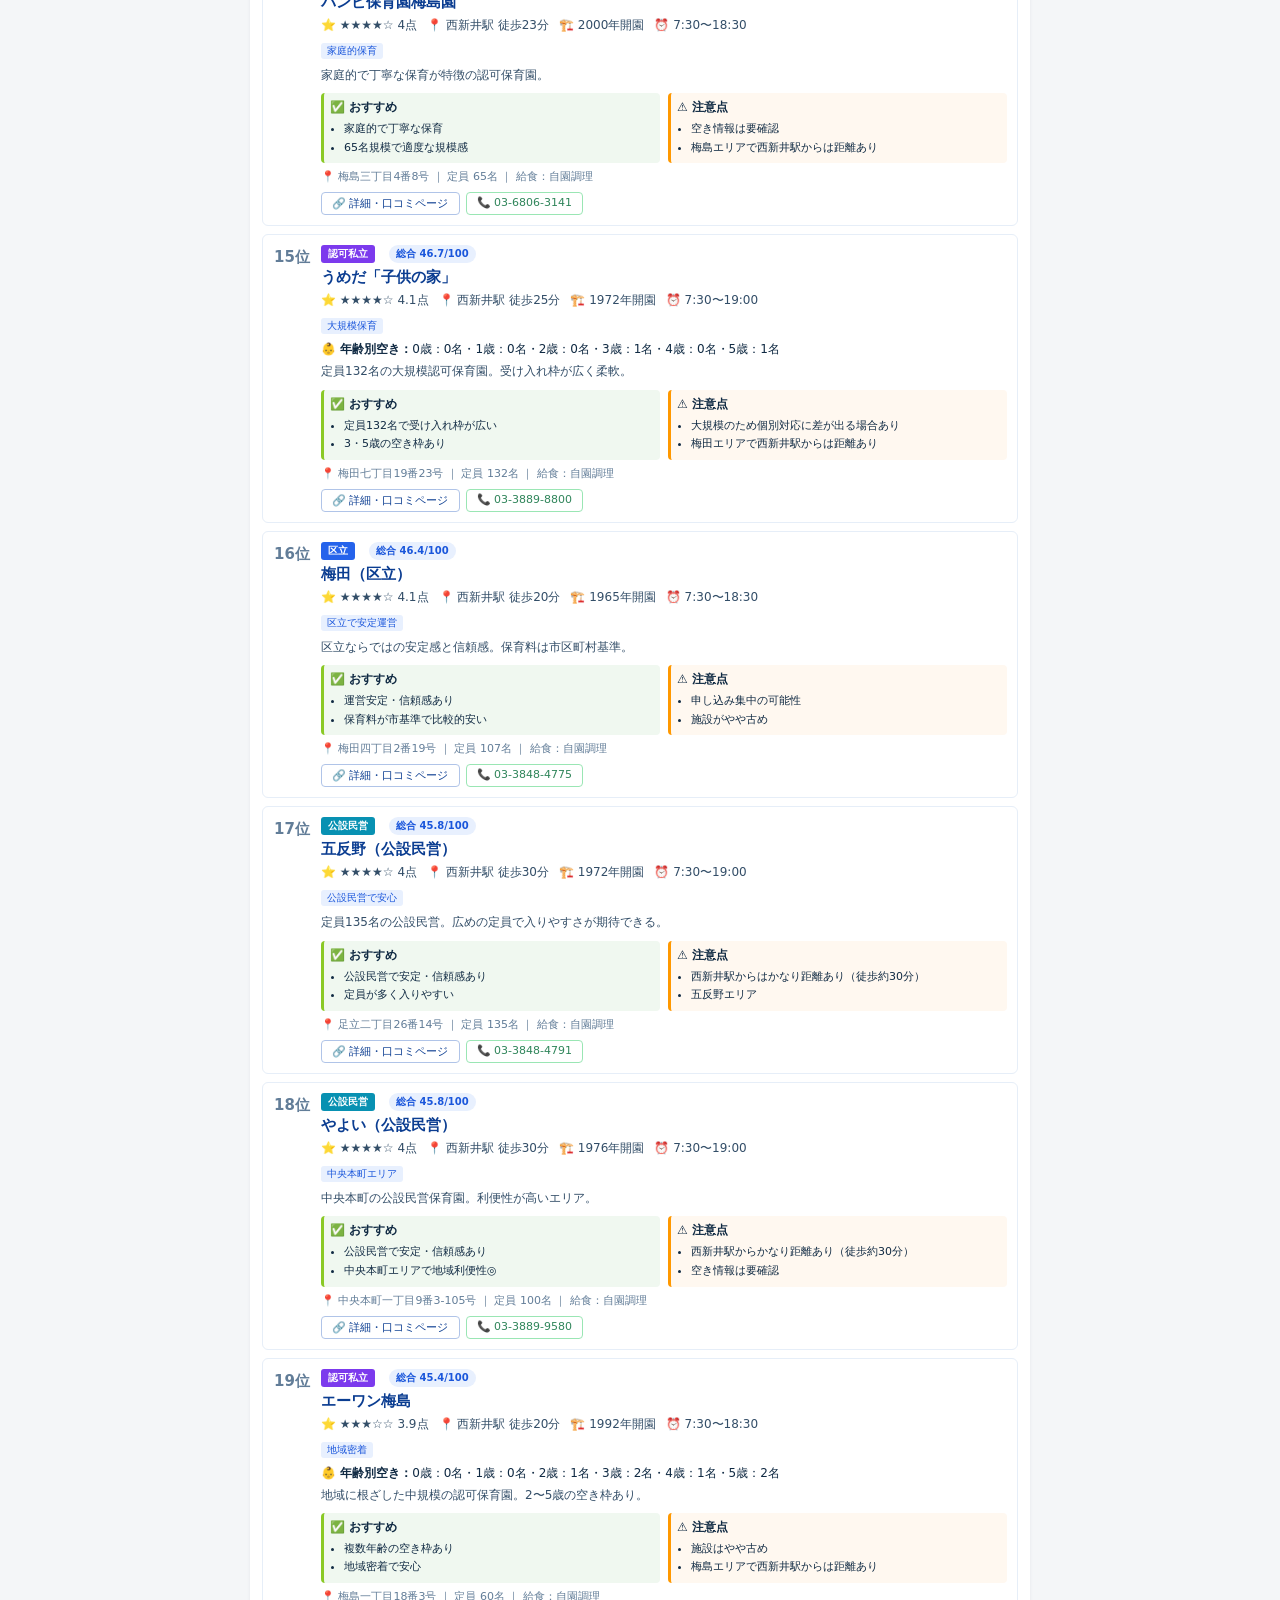
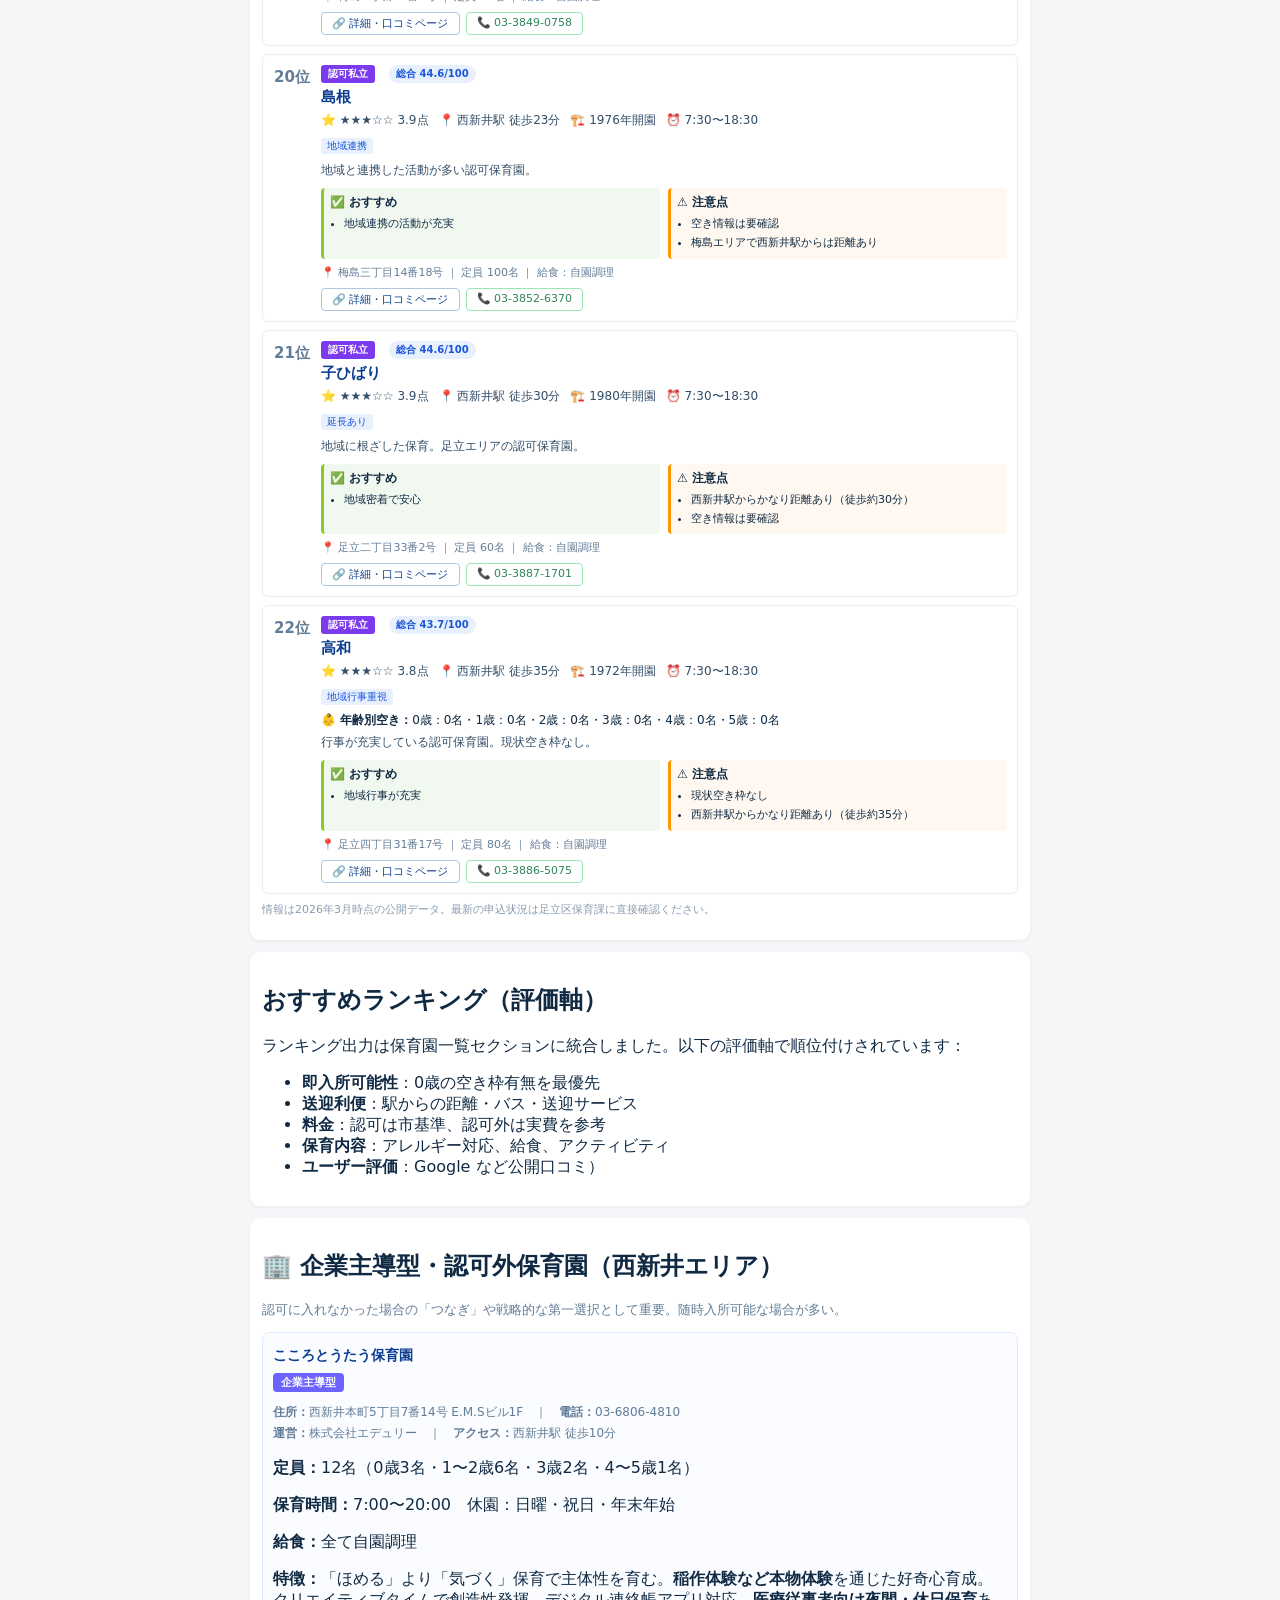
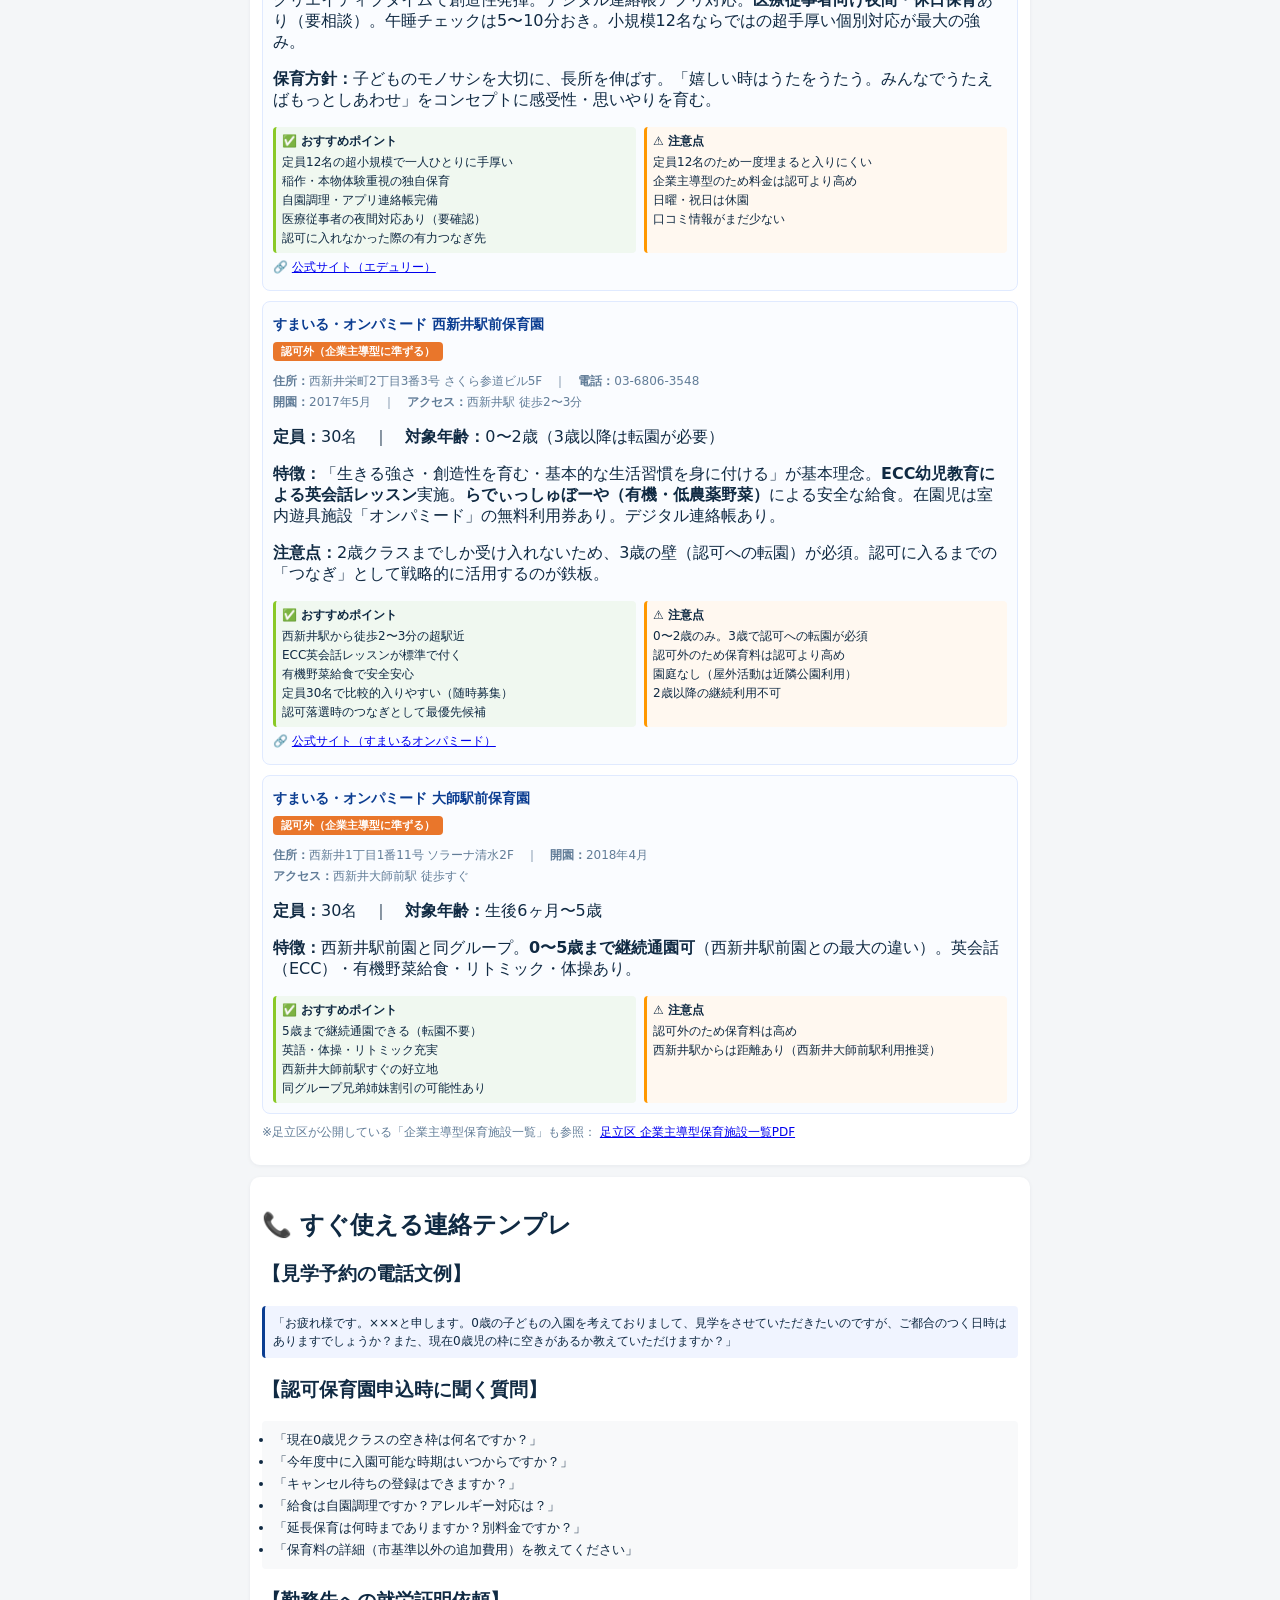
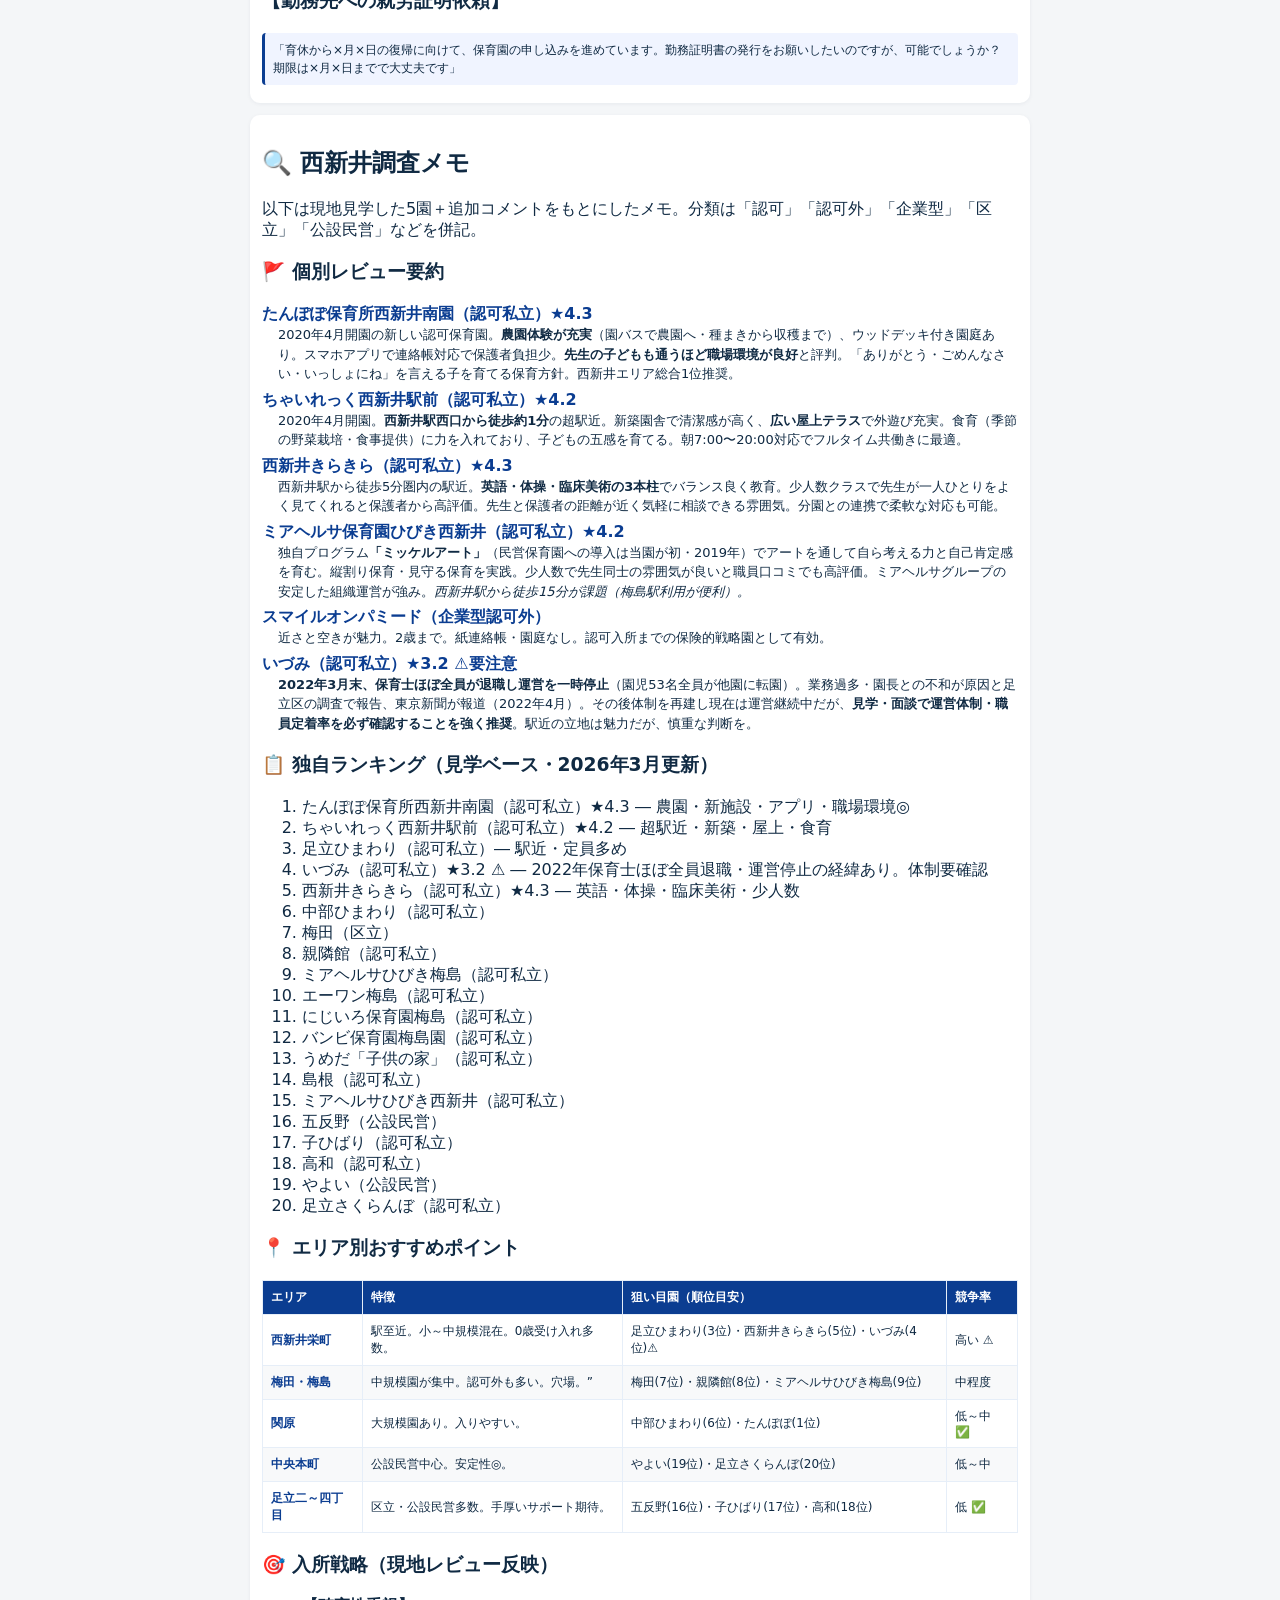
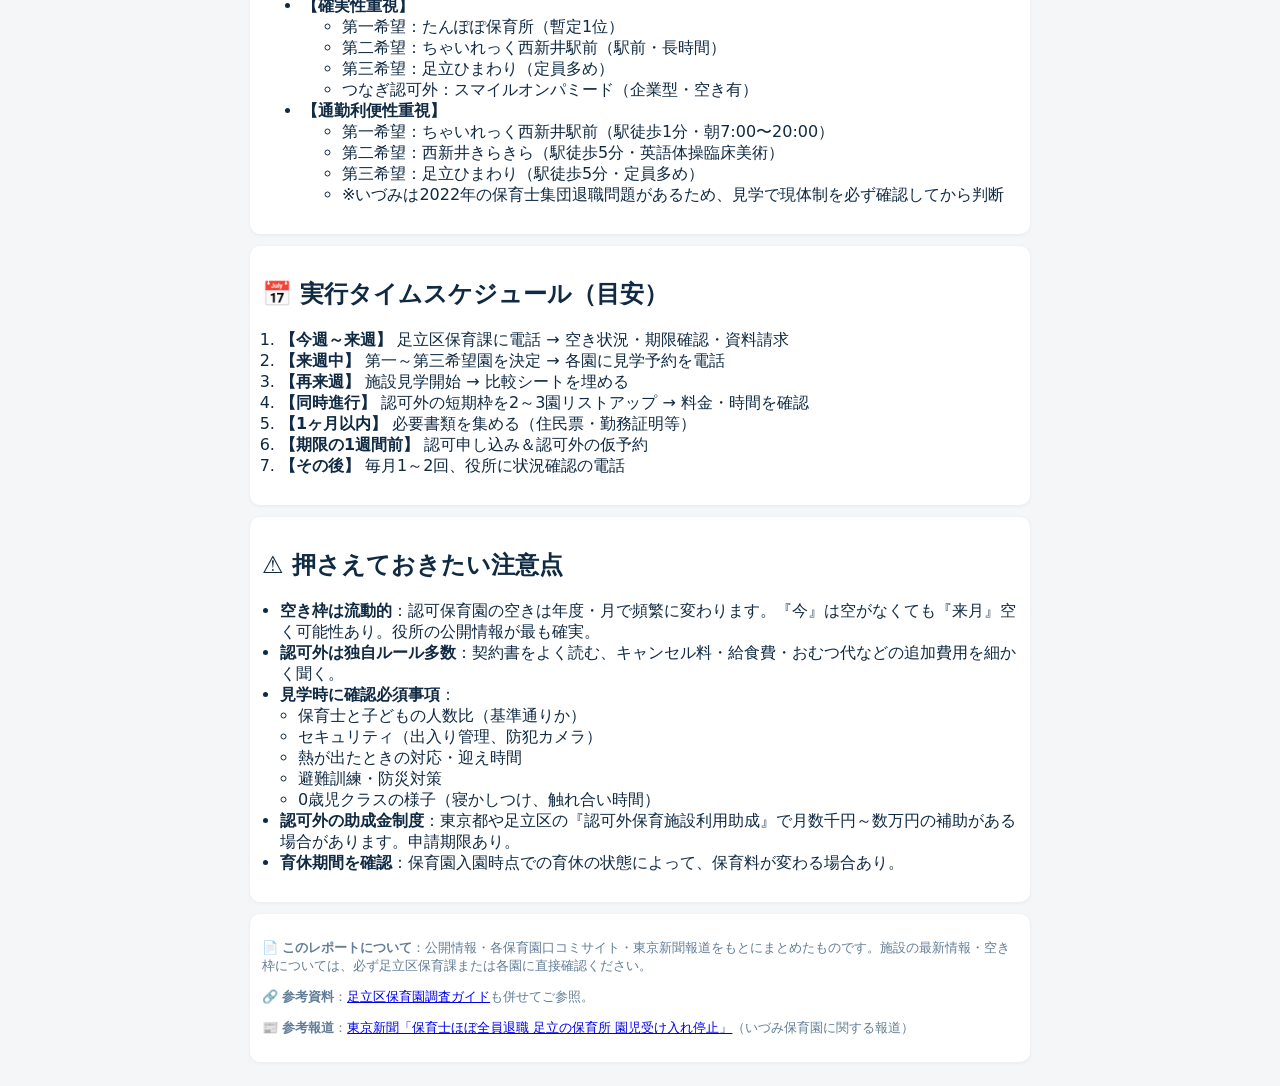
==== commit 837af401: "Add interactive Leaflet map to nursery report (2026-03-20) - Leaflet.js + OpenStreetMap で全22園をマップ上にプ" ====
--- a/childcare-report/adachi_nishiarai_childcare_report.html
+++ b/childcare-report/adachi_nishiarai_childcare_report.html
@@ -5,6 +5,7 @@
 <meta name="viewport" content="width=device-width,initial-scale=1">
 <title>足立区西新井駅 保育園レポート</title>
 <link rel="stylesheet" href="report.css">
+<link rel="stylesheet" href="https://unpkg.com/leaflet@1.9.4/dist/leaflet.css" crossorigin="">
 </head>
 <body>
 
@@ -14,7 +15,7 @@
   <a href="#s-summary">📌 調査概要</a>
   <a href="#s-howto">🎯 入園HOW-TO</a>
   <a href="#s-checklist">✅ チェックリスト</a>
-  <a href="#s-map">🗺 地図</a>
+  <a href="#s-map">🗺 マップ</a>
   <a href="#s-list">🏫 保育園一覧</a>
   <a href="#s-ranking">🏆 評価軸</a>
   <div class="toc-nav-sep"></div>
@@ -102,13 +103,26 @@
   </section>
 
   <section class="map card" id="s-map">
-    <h2>地図（イメージ）</h2>
-    <div class="map-viz">
-      <!-- 実地図（外部の地図生成ページへリンク） -->
-      <p>以下リンクから住所ベースの地図（Leaflet）を開き、ボタンで位置を取得してください。</p>
-      <p><a href="nursery_map.html" target="_blank" rel="noopener">🗺 梅田・中央本町エリアの保育園マップを開く</a></p>
-      <p class="caption">※ボタンを押すと、住所を外部（OpenStreetMap Nominatim）に問い合わせしてマーカーを配置します。通信が発生しますので数秒お待ちください。</p>
+    <h2>🗺 保育園マップ</h2>
+    <p class="muted" style="margin-bottom:8px">マーカーをクリックすると園名・評価・空き状況などが表示されます。</p>
+    <div style="display:flex;gap:12px;flex-wrap:wrap;margin-bottom:10px;font-size:12px;align-items:center">
+      <span style="display:inline-flex;align-items:center;gap:4px">
+        <svg width="14" height="14"><circle cx="7" cy="7" r="6" fill="#d4a017" stroke="#a37a00" stroke-width="1.5"/></svg>TOP3
+      </span>
+      <span style="display:inline-flex;align-items:center;gap:4px">
+        <svg width="14" height="14"><circle cx="7" cy="7" r="6" fill="#2f855a" stroke="#1a5c3a" stroke-width="1.5"/></svg>おすすめ（4〜8位）
+      </span>
+      <span style="display:inline-flex;align-items:center;gap:4px">
+        <svg width="14" height="14"><circle cx="7" cy="7" r="6" fill="#3182ce" stroke="#1a5ca3" stroke-width="1.5"/></svg>認可（9位〜）
+      </span>
+      <span style="display:inline-flex;align-items:center;gap:4px">
+        <svg width="14" height="14"><circle cx="7" cy="7" r="6" fill="#805ad5" stroke="#553c9a" stroke-width="1.5"/></svg>企業型・認可外
+      </span>
+      <span style="display:inline-flex;align-items:center;gap:4px">
+        <svg width="14" height="14"><circle cx="7" cy="7" r="6" fill="#e53e3e" stroke="#9b2c2c" stroke-width="1.5"/></svg>要注意
+      </span>
     </div>
+    <div id="nursery-map" style="height:500px;border-radius:8px;border:1px solid #dde3ed;z-index:0"></div>
   </section>
 
   <section class="list card" id="s-list">
@@ -397,6 +411,7 @@
     <p class="muted">📰 <strong>参考報道</strong>：<a href="https://www.tokyo-np.co.jp/article/172961" target="_blank" rel="noopener">東京新聞「保育士ほぼ全員退職 足立の保育所 園児受け入れ停止」</a>（いづみ保育園に関する報道）</p>
   </footer>
 </main>
+<script src="https://unpkg.com/leaflet@1.9.4/dist/leaflet.js" crossorigin=""></script>
 <script src="nursery_data.js"></script>
 <script>
 // ════════════════════════════════════════
@@ -588,6 +603,113 @@
 
 // 初期描画
 renderNurseryList();
+
+// ════════════════════════════════════════
+//  保育園マップ（Leaflet + OpenStreetMap）
+// ════════════════════════════════════════
+(function() {
+  const mapEl = document.getElementById('nursery-map');
+  if (!mapEl || typeof L === 'undefined' || typeof nurseries === 'undefined') return;
+
+  // 各園の正確な座標（住所から推定）
+  const COORDS = {
+    "いづみ":                       [35.7742, 139.7888],
+    "足立ひまわり":                  [35.7750, 139.7884],
+    "西新井きらきら（本園）":         [35.7746, 139.7897],
+    "ちゃいれっく西新井駅前":         [35.7759, 139.7877],
+    "中部ひまわり":                  [35.7694, 139.7836],
+    "たんぽぽ保育所西新井南園":       [35.7656, 139.7872],
+    "梅田（区立）":                  [35.7688, 139.7956],
+    "親隣館":                       [35.7680, 139.7984],
+    "ミアヘルサ保育園ひびき梅島":     [35.7700, 139.8008],
+    "エーワン梅島":                  [35.7724, 139.7976],
+    "にじいろ保育園梅島":            [35.7716, 139.7998],
+    "バンビ保育園梅島園":            [35.7728, 139.8018],
+    "うめだ「子供の家」":             [35.7665, 139.7990],
+    "島根":                         [35.7720, 139.8026],
+    "ミアヘルサ保育園ひびき西新井":   [35.7718, 139.8030],
+    "五反野（公設民営）":            [35.7614, 139.8082],
+    "子ひばり":                     [35.7608, 139.8087],
+    "高和":                         [35.7575, 139.8118],
+    "やよい（公設民営）":            [35.7725, 139.8066],
+    "足立さくらんぼ":                [35.7722, 139.8062],
+    "こころとうたう保育園":           [35.7793, 139.7895],
+    "すまいるオンパミード西新井駅前":  [35.7762, 139.7874],
+  };
+
+  function markerColor(n) {
+    if (n.name === 'いづみ') return '#e53e3e';
+    if (['企業主導型','認可外保育園'].includes(n.classification)) return '#805ad5';
+    if (n.ranking <= 3) return '#d4a017';
+    if (n.ranking <= 8) return '#2f855a';
+    return '#3182ce';
+  }
+
+  function markerRadius(n) {
+    if (n.ranking <= 3) return 11;
+    if (n.ranking <= 8) return 9;
+    return 7;
+  }
+
+  function popupHtml(n) {
+    const score = computeScore(n);
+    const medals = ['🥇','🥈','🥉'];
+    const rankLabel = n.ranking <= 3 ? medals[n.ranking - 1] : `${n.ranking}位`;
+    const dist = n.distanceMin != null ? `徒歩${n.distanceMin}分` : '要確認';
+    const feats = (n.features || []).filter(f => !f.startsWith('⚠')).slice(0, 3).join('・');
+    const slotLabel = n.currentStatus || '要確認';
+    const slotColor = (slotLabel.includes('なし') || slotLabel.includes('満員')) ? '#e53e3e' : '#2f855a';
+    return `<div style="min-width:190px;font-size:13px;line-height:1.6">
+      <strong style="color:#0b3d91;font-size:14px">${n.name}</strong><br>
+      <span style="font-size:11px;color:#718096">${n.classification}</span><br>
+      <span>${rankLabel} ｜ ⭐${n.reviews} ｜ 📍${dist}</span><br>
+      <span style="font-size:11px;color:#4a5568">総合スコア ${score}/100</span><br>
+      ${feats ? `<span style="font-size:11px;color:#334e68">${feats}</span><br>` : ''}
+      <span style="font-size:11px;color:${slotColor};font-weight:bold">${slotLabel}</span><br>
+      ${n.refUrl ? `<a href="${n.refUrl}" target="_blank" rel="noopener" style="font-size:11px;color:#3182ce">🔗 詳細・口コミ</a>` : ''}
+    </div>`;
+  }
+
+  // マップ初期化（西新井駅中心）
+  const map = L.map('nursery-map', { zoomControl: true }).setView([35.7720, 139.7960], 14);
+
+  L.tileLayer('https://{s}.tile.openstreetmap.org/{z}/{x}/{y}.png', {
+    attribution: '© <a href="https://www.openstreetmap.org/copyright">OpenStreetMap</a> contributors',
+    maxZoom: 19,
+  }).addTo(map);
+
+  // 西新井駅マーカー
+  L.marker([35.7757, 139.7882], {
+    icon: L.divIcon({
+      className: '',
+      html: '<div style="background:#0b3d91;color:#fff;border-radius:6px;padding:2px 6px;font-size:11px;font-weight:bold;white-space:nowrap;box-shadow:0 1px 4px rgba(0,0,0,.4)">🚃 西新井駅</div>',
+      iconAnchor: [36, 12],
+    })
+  }).addTo(map);
+
+  // 各保育園マーカー
+  const bounds = [];
+  nurseries.forEach(n => {
+    const pos = COORDS[n.name];
+    if (!pos) return;
+    bounds.push(pos);
+    const color = markerColor(n);
+    L.circleMarker(pos, {
+      radius: markerRadius(n),
+      fillColor: color,
+      color: '#fff',
+      weight: 2,
+      opacity: 1,
+      fillOpacity: 0.9,
+    })
+    .bindPopup(popupHtml(n), { maxWidth: 260 })
+    .bindTooltip(n.name, { permanent: false, direction: 'top', offset: [0, -8] })
+    .addTo(map);
+  });
+
+  // 全マーカーが収まるようにズーム調整
+  if (bounds.length) map.fitBounds(bounds, { padding: [30, 30] });
+})();
 
 // ════════════════════════════════════════
 //  ナビ アクティブ表示（IntersectionObserver）
